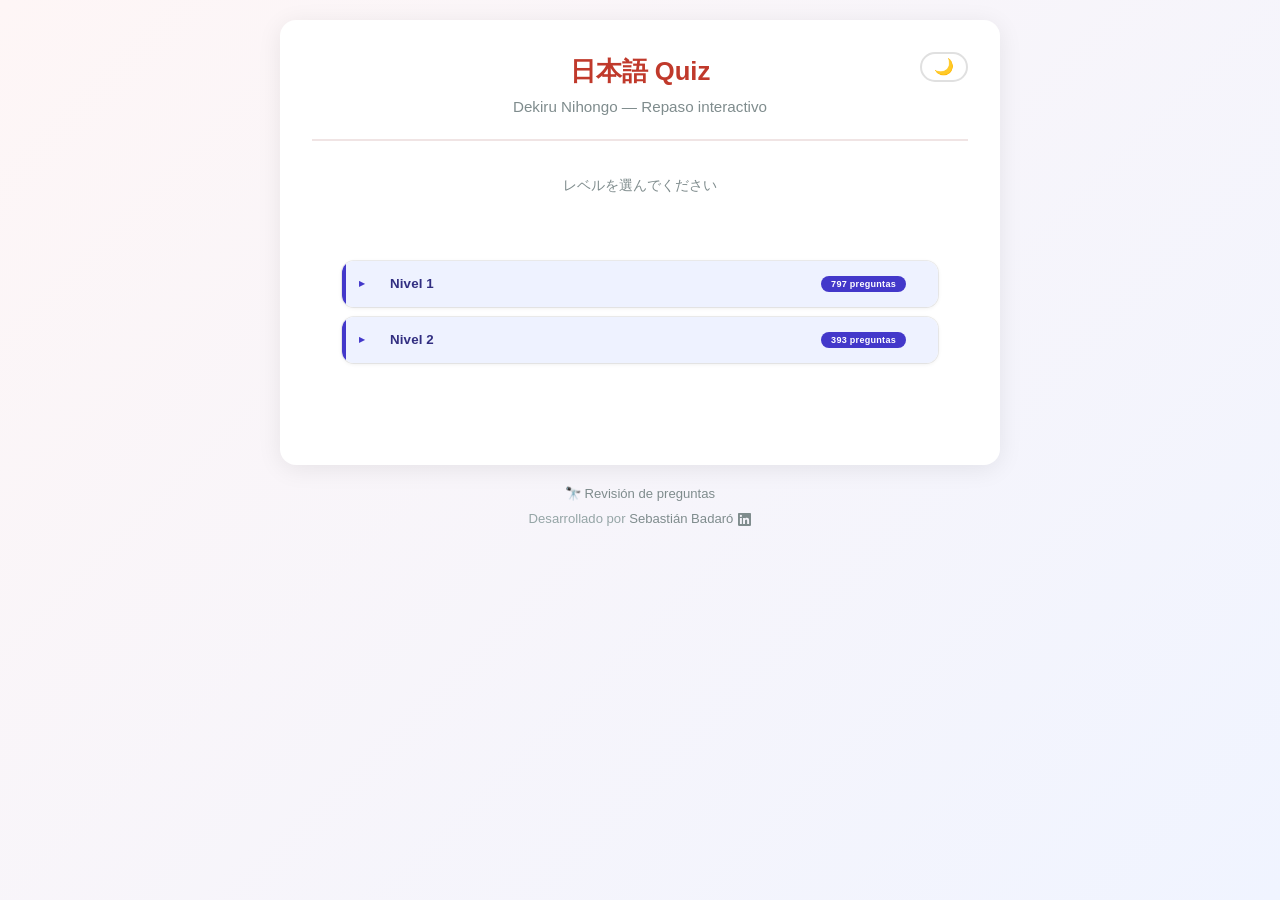
==== index.html @ cc6c5716 "refactor: adaptar quiz y revisión al nuevo formato de unidades - opts[].explanation reemplaza a opts" ====
<!DOCTYPE html>
<html lang="es">
<head>
<meta charset="UTF-8">
<meta name="viewport" content="width=device-width, initial-scale=1.0">
<title>日本語 Quiz — Dekiru Nihongo</title>
<link rel="icon" type="image/svg+xml" href="data:image/svg+xml,<svg xmlns='http://www.w3.org/2000/svg' viewBox='0 0 100 100'><circle cx='50' cy='50' r='50' fill='%23c0392b'/><text x='50' y='70' text-anchor='middle' font-size='56' fill='white' font-family='serif'>語</text></svg>">
<style>
  :root {
    --bg: linear-gradient(135deg, #fef6f6 0%, #f0f4ff 100%);
    --text: #2c3e50;
    --container-bg: #ffffff;
    --shadow: rgba(0,0,0,0.08);
    --header-border: #f0e4e4;
    --muted: #7f8c8d;
    --divider: #eee;
    --card-bg: #fafbfc;
    --card-border: #eee;
    --option-bg: #ffffff;
    --option-border: #e0e0e0;
    --option-hover-border: #3498db;
    --option-hover-bg: #f0f8ff;
    --option-color: #2c3e50;
    --stat-bg: #f8f9fa;
    --review-border: #eee;
    --review-divider: #f0f0f0;
    --review-text: #555;
    --quiz-header-bg: #f0f8ff;
    --unit-card-bg: #ffffff;
    --unit-card-border: #e0e0e0;
    --unit-card-hover-bg: #fef6f6;
    --unit-card-hover-border: #c0392b;
    --unit-mix-bg: linear-gradient(135deg, #fff5e6, #fef0f0);
    --unit-mix-border: #f39c12;
    --unit-mix-hover-bg: linear-gradient(135deg, #ffeacc, #fde0e0);
    --btn-outline-hover-bg: #fef6f6;
    --footer-color: #95a5a6;
    --footer-link: #7f8c8d;
    --back-btn-color: #3498db;
    --toggle-border: #e0e0e0;
    /* Accordion accent — Japanese color palette */
    --nivel-accent: #4338ca;
    --nivel-accent-bg: #eef2ff;
    --nivel-text-color: #312e81;
    --unidad-accent: #0284c7;
    --unidad-accent-bg: #f0f9ff;
    --unidad-text-color: #0c4a6e;
  }

  body.dark {
    --bg: linear-gradient(135deg, #1a1a2e 0%, #16213e 100%);
    --text: #e2e8f0;
    --container-bg: #1e1e2e;
    --shadow: rgba(0,0,0,0.4);
    --header-border: #2d2d4a;
    --muted: #94a3b8;
    --divider: #2d2d4a;
    --card-bg: #252538;
    --card-border: #3d3d5c;
    --option-bg: #1e1e2e;
    --option-border: #3d3d5c;
    --option-hover-border: #5b8dd9;
    --option-hover-bg: #1a2744;
    --option-color: #e2e8f0;
    --stat-bg: #252538;
    --review-border: #3d3d5c;
    --review-divider: #2d2d4a;
    --review-text: #94a3b8;
    --quiz-header-bg: #1a2744;
    --unit-card-bg: #1e1e2e;
    --unit-card-border: #3d3d5c;
    --unit-card-hover-bg: #2d1e24;
    --unit-card-hover-border: #e74c3c;
    --unit-mix-bg: linear-gradient(135deg, #2a2012, #2d1e1e);
    --unit-mix-border: #d68910;
    --unit-mix-hover-bg: linear-gradient(135deg, #332810, #3d2020);
    --btn-outline-hover-bg: #2d1e24;
    --footer-color: #64748b;
    --footer-link: #94a3b8;
    --back-btn-color: #5b8dd9;
    --toggle-border: #3d3d5c;
    /* Accordion accent — dark mode */
    --nivel-accent: #818cf8;
    --nivel-accent-bg: #1c1b38;
    --nivel-text-color: #c7d2fe;
    --unidad-accent: #38bdf8;
    --unidad-accent-bg: #0a2a3a;
    --unidad-text-color: #bae6fd;
  }

  * { box-sizing: border-box; margin: 0; padding: 0; }
  body {
    font-family: -apple-system, BlinkMacSystemFont, "Segoe UI", "Hiragino Sans", "Yu Gothic", "Meiryo", sans-serif;
    background: var(--bg);
    color: var(--text);
    min-height: 100vh;
    padding: 20px;
    line-height: 1.5;
    transition: background 0.3s ease, color 0.3s ease;
  }
  .container {
    max-width: 720px;
    margin: 0 auto;
    background: var(--container-bg);
    border-radius: 16px;
    box-shadow: 0 4px 24px var(--shadow);
    padding: 32px;
    transition: background 0.3s ease, box-shadow 0.3s ease;
  }
  header {
    text-align: center;
    border-bottom: 2px solid var(--header-border);
    padding-bottom: 20px;
    margin-bottom: 24px;
    position: relative;
  }
  h1 {
    color: #c0392b;
    font-size: 1.6em;
    margin-bottom: 6px;
  }
  .subtitle { color: var(--muted); font-size: 0.95em; }

  .dark-toggle {
    position: absolute;
    top: 0;
    right: 0;
    background: none;
    border: 2px solid var(--toggle-border);
    border-radius: 20px;
    padding: 5px 12px;
    cursor: pointer;
    font-size: 1em;
    font-family: inherit;
    color: var(--muted);
    transition: all 0.15s ease;
    line-height: 1;
  }
  .dark-toggle:hover {
    border-color: var(--muted);
    color: var(--text);
  }

  .progress-bar {
    background: var(--divider);
    border-radius: 10px;
    height: 10px;
    overflow: hidden;
    margin-bottom: 20px;
  }
  .progress-fill {
    background: linear-gradient(90deg, #e74c3c 0%, #f39c12 100%);
    height: 100%;
    transition: width 0.3s ease;
  }
  .meta {
    display: flex;
    justify-content: space-between;
    font-size: 0.9em;
    color: var(--muted);
    margin-bottom: 12px;
  }
  .question-card {
    background: var(--card-bg);
    border: 1px solid var(--card-border);
    border-radius: 12px;
    padding: 24px;
    margin-bottom: 20px;
  }
  .category-tag {
    display: inline-block;
    background: #3498db;
    color: white;
    padding: 4px 10px;
    border-radius: 12px;
    font-size: 0.75em;
    margin-bottom: 12px;
    font-weight: 600;
    letter-spacing: 0.5px;
  }
  .question-text {
    font-size: 1.25em;
    margin-bottom: 20px;
    color: var(--text);
    font-weight: 500;
    line-height: 1.5;
  }
  .options { display: grid; gap: 10px; }
  .option {
    background: var(--option-bg);
    border: 2px solid var(--option-border);
    border-radius: 10px;
    padding: 14px 18px;
    cursor: pointer;
    font-size: 1.02em;
    transition: all 0.15s ease;
    text-align: left;
    font-family: inherit;
    color: var(--option-color);
  }
  .option:hover:not(:disabled) {
    border-color: var(--option-hover-border);
    background: var(--option-hover-bg);
    transform: translateX(2px);
  }
  .option:disabled { cursor: default; }
  .option.correct {
    background: #d4edda;
    border-color: #28a745;
    color: #155724;
    font-weight: 600;
  }
  .option.incorrect {
    background: #f8d7da;
    border-color: #dc3545;
    color: #721c24;
  }
  .feedback {
    margin-top: 16px;
    padding: 14px;
    border-radius: 10px;
    font-size: 0.95em;
  }
  .feedback.right {
    background: #d4edda;
    color: #155724;
    border-left: 4px solid #28a745;
  }
  .feedback.wrong {
    background: #fff3cd;
    color: #856404;
    border-left: 4px solid #ffc107;
  }
  .feedback-detail {
    margin-top: 10px;
    padding-top: 10px;
    border-top: 1px solid rgba(0,0,0,0.1);
    font-size: 0.88em;
    line-height: 1.5;
  }
  .feedback-reason { margin-bottom: 6px; }
  .feedback-explanation {
    opacity: 0.85;
    background: rgba(0,0,0,0.04);
    padding: 8px 10px;
    border-radius: 6px;
    margin-top: 6px;
  }
  .btn {
    background: #c0392b;
    color: white;
    border: none;
    padding: 12px 24px;
    border-radius: 10px;
    font-size: 1em;
    font-family: inherit;
    cursor: pointer;
    font-weight: 600;
    transition: all 0.15s ease;
    width: 100%;
    margin-top: 10px;
  }
  .btn:hover { background: #a93226; transform: translateY(-1px); }
  .btn.secondary { background: #3498db; }
  .btn.secondary:hover { background: #2874a6; }
  .btn.outline {
    background: var(--option-bg);
    color: #c0392b;
    border: 2px solid #c0392b;
  }
  .btn.outline:hover { background: var(--btn-outline-hover-bg); }
  .hidden { display: none; }
  .start-screen, .result-screen { text-align: center; padding: 10px 10px; }
  .start-screen p, .result-screen p { margin-bottom: 14px; color: var(--review-text); }
  .score-big {
    font-size: 3em;
    font-weight: 700;
    color: #c0392b;
    margin: 20px 0;
  }
  .score-label { font-size: 1.1em; color: var(--muted); }
  .result-stats {
    display: flex;
    justify-content: center;
    gap: 30px;
    margin: 20px 0;
    flex-wrap: wrap;
  }
  .stat {
    background: var(--stat-bg);
    padding: 14px 22px;
    border-radius: 10px;
    min-width: 100px;
  }
  .stat-value { font-size: 1.8em; font-weight: 700; }
  .stat-label { font-size: 0.85em; color: var(--muted); }
  .right-v { color: #28a745; }
  .wrong-v { color: #dc3545; }
  .review-list {
    text-align: left;
    margin-top: 24px;
    max-height: 400px;
    overflow-y: auto;
    border: 1px solid var(--review-border);
    border-radius: 10px;
    padding: 12px;
  }
  .review-item {
    padding: 12px;
    border-bottom: 1px solid var(--review-divider);
    font-size: 0.92em;
  }
  .review-item:last-child { border-bottom: none; }
  .review-q { font-weight: 600; margin-bottom: 4px; }
  .review-a { color: var(--review-text); }
  .review-a.correct-ans { color: #28a745; }
  .review-a.wrong-ans { color: #dc3545; text-decoration: line-through; }
  .jp { font-family: "Hiragino Sans", "Yu Gothic", "Meiryo", "MS Gothic", sans-serif; }

  /* Estilos del selector de unidades */
  .unit-grid {
    display: grid;
    gap: 12px;
    margin: 20px 0;
    text-align: left;
  }
  .unit-card {
    background: var(--unit-card-bg);
    border: 2px solid var(--unit-card-border);
    border-radius: 12px;
    padding: 16px 20px;
    cursor: pointer;
    transition: all 0.15s ease;
    display: flex;
    justify-content: space-between;
    align-items: center;
    gap: 12px;
    font-family: inherit;
    text-align: left;
    width: 100%;
    color: var(--text);
  }
  .unit-card:hover:not(:disabled) {
    border-color: var(--unit-card-hover-border);
    background: var(--unit-card-hover-bg);
    transform: translateX(2px);
  }
  .unit-card:disabled { opacity: 0.5; cursor: not-allowed; }
  .unit-card.mix {
    background: var(--unit-mix-bg);
    border-color: var(--unit-mix-border);
  }
  .unit-card.mix:hover { background: var(--unit-mix-hover-bg); }
  .unit-name {
    font-weight: 600;
    color: #c0392b;
    font-size: 1.05em;
  }
  .unit-sub {
    font-size: 0.85em;
    color: var(--muted);
    margin-top: 2px;
  }
  .unit-count {
    background: #3498db;
    color: white;
    padding: 4px 10px;
    border-radius: 10px;
    font-size: 0.75em;
    font-weight: 600;
    white-space: nowrap;
  }
  /* ── Accordion — Modern Japanese ── */
  .nivel-list { display:flex; flex-direction:column; gap:10px; margin:20px 0; }

  .nivel-item {
    border-radius: 12px; overflow: hidden;
    box-shadow: 0 1px 4px var(--shadow), 0 0 0 1px var(--divider);
    transition: box-shadow 0.25s ease;
  }
  .nivel-item.open {
    box-shadow: 0 4px 16px rgba(67,56,202,0.12), 0 0 0 1.5px var(--nivel-accent);
  }
  body.dark .nivel-item.open {
    box-shadow: 0 4px 16px rgba(129,140,248,0.18), 0 0 0 1.5px var(--nivel-accent);
  }

  .nivel-header {
    width:100%; display:flex; align-items:center; gap:12px;
    padding:15px 18px 15px 0;
    background: var(--nivel-accent-bg);
    border:none; border-left:4px solid var(--nivel-accent);
    cursor:pointer; font-family:inherit; transition:filter 0.15s ease; text-align:left;
  }
  .nivel-header:hover { filter:brightness(0.96); }

  .nivel-arrow {
    font-size:0.6em; width:32px; text-align:center; flex-shrink:0;
    color:var(--nivel-accent); transition:transform 0.25s ease;
  }
  .nivel-item.open > .nivel-header .nivel-arrow { transform:rotate(90deg); }

  .nivel-name { font-weight:700; font-size:1em; color:var(--nivel-text-color); flex:1; letter-spacing:0.01em; }
  .nivel-total {
    background:var(--nivel-accent); color:#fff;
    padding:3px 10px; border-radius:20px; margin-right:14px;
    font-size:0.68em; font-weight:700; white-space:nowrap; letter-spacing:0.03em;
  }

  .nivel-content { display:grid; grid-template-rows:0fr; transition:grid-template-rows 0.32s ease; }
  .nivel-item.open > .nivel-content { grid-template-rows:1fr; }
  .nivel-inner { overflow:hidden; min-height:0; }
  .nivel-item.open > .nivel-content > .nivel-inner { padding:12px; background:var(--container-bg); }

  /* ── Unidades dentro del Nivel ── */
  .unidad-list { display:flex; flex-direction:column; gap:6px; }

  .unidad-item {
    border-radius:10px; overflow:hidden;
    box-shadow:0 1px 3px var(--shadow), 0 0 0 1px var(--divider);
    transition: box-shadow 0.25s ease;
  }
  .unidad-item.open {
    box-shadow: 0 3px 10px rgba(2,132,199,0.1), 0 0 0 1.5px var(--unidad-accent);
  }
  body.dark .unidad-item.open {
    box-shadow: 0 3px 10px rgba(56,189,248,0.14), 0 0 0 1.5px var(--unidad-accent);
  }

  .unidad-header {
    width:100%; display:flex; align-items:center; gap:10px;
    padding:11px 14px 11px 0;
    background:var(--unidad-accent-bg);
    border:none; border-left:3px solid var(--unidad-accent);
    cursor:pointer; font-family:inherit; transition:filter 0.15s ease; text-align:left;
  }
  .unidad-header:hover { filter:brightness(0.96); }
  .unidad-header .nivel-arrow { color:var(--unidad-accent); font-size:0.55em; width:28px; }
  .unidad-item.open > .unidad-header .nivel-arrow { transform:rotate(90deg); }

  .unidad-name { font-weight:600; font-size:0.88em; color:var(--unidad-text-color); }
  .unidad-sub-text { font-size:0.76em; color:var(--muted); margin-top:2px; }
  .unidad-count {
    background:var(--unidad-accent); color:#fff;
    padding:2px 8px; border-radius:20px; margin-left:auto; margin-right:12px;
    font-size:0.66em; font-weight:700; white-space:nowrap;
  }

  .unidad-content { display:grid; grid-template-rows:0fr; transition:grid-template-rows 0.28s ease; }
  .unidad-item.open > .unidad-content { grid-template-rows:1fr; }
  .unidad-inner { overflow:hidden; min-height:0; }
  .unidad-item.open > .unidad-content > .unidad-inner { padding:8px; background:var(--container-bg); }

  /* ── Sub-unidades ── */
  .subunidad-grid { display:grid; gap:5px; }
  .subunidad-grid .unit-card {
    padding:10px 14px;
    border-left:3px solid var(--unit-card-hover-border);
  }
  .subunidad-grid .unit-name { font-size:0.93em; }
  .subunidad-grid .unit-sub { font-size:0.79em; }

  /* ── Pills: visibilidad por nivel de apertura (puro CSS) ── */
  .unidad-count { display:none; }
  .subunidad-grid .unit-count { display:none; }
  .nivel-item.open > .nivel-header .nivel-total { display:none; }
  .nivel-item.open .unidad-count { display:inline-flex; align-items:center; }
  .unidad-item.open > .unidad-header .unidad-count { display:none; }
  .unidad-item.open .subunidad-grid .unit-count { display:inline-flex; align-items:center; }

  /* ── Botón Mezclar (sutil, al final del contenedor) ── */
  .mix-btn {
    display:flex; align-items:center; justify-content:center; gap:6px;
    width:100%; padding:8px 14px; margin-top:8px;
    background:transparent; border:1.5px dashed var(--divider);
    border-radius:8px; color:var(--muted);
    font-size:0.78em; font-family:inherit; cursor:pointer;
    transition:all 0.15s ease; letter-spacing:0.02em;
  }
  .mix-btn:hover { border-color:var(--muted); color:var(--text); background:var(--card-bg); }

  .loader {
    text-align: center;
    padding: 40px 20px;
    color: var(--muted);
  }
  .error-box {
    background: #f8d7da;
    color: #721c24;
    padding: 14px;
    border-radius: 10px;
    border-left: 4px solid #dc3545;
    margin: 16px 0;
    text-align: left;
    font-size: 0.9em;
  }
  .quiz-header-info {
    background: var(--quiz-header-bg);
    padding: 12px 16px;
    border-radius: 10px;
    margin-bottom: 16px;
    font-size: 0.9em;
    color: var(--review-text);
    border-left: 4px solid #3498db;
  }
  .back-btn {
    background: none;
    border: none;
    color: var(--back-btn-color);
    cursor: pointer;
    font-size: 0.9em;
    font-family: inherit;
    padding: 4px 0;
    margin-bottom: 12px;
  }
  .back-btn:hover { text-decoration: underline; }

  /* Footer con créditos */
  .site-footer {
    max-width: 720px;
    margin: 20px auto 10px;
    text-align: center;
    font-size: 0.82em;
    color: var(--footer-color);
    line-height: 1.4;
  }
  .site-footer .footer-link {
    color: var(--footer-link);
    text-decoration: none;
    border-bottom: 1px dotted transparent;
    display: inline-flex;
    align-items: center;
    gap: 5px;
    transition: color 0.15s ease, border-color 0.15s ease;
  }
  .site-footer .footer-link:hover {
    color: #c0392b;
    border-bottom-color: #c0392b;
  }
  .site-footer .footer-icon {
    width: 13px;
    height: 13px;
    vertical-align: middle;
    flex-shrink: 0;
  }
  @media (max-width: 600px) {
    .container { padding: 20px; }
    h1 { font-size: 1.3em; }
    .question-text { font-size: 1.1em; }
    .unit-card { flex-direction: column; align-items: flex-start; gap: 6px; }
  }
</style>
</head>
<body>
<script>
  if (localStorage.getItem('darkMode') === '1') document.body.classList.add('dark');
</script>
<div class="container">
  <header>
    <h1>日本語 Quiz</h1>
    <div class="subtitle">Dekiru Nihongo — Repaso interactivo</div>
    <button class="dark-toggle" id="dark-btn" onclick="toggleDark()" title="Modo nocturno"></button>
  </header>

  <!-- PANTALLA DE SELECCIÓN DE UNIDAD -->
  <div id="menu" class="start-screen">
    <p class="jp" style="color:var(--muted);font-size:0.9em;margin-bottom:4px;">レベルを選んでください</p>
    <div id="unit-list" class="loader">Cargando unidades…</div>
  </div>

  <!-- PANTALLA DE PREGUNTAS -->
  <div id="quiz" class="hidden">
    <button class="back-btn" onclick="confirmBack()">← Volver al menú</button>
    <div class="quiz-header-info jp" id="quiz-title"></div>
    <div class="meta">
      <span id="q-counter">Pregunta 1 de 30</span>
      <span id="q-score">Aciertos: 0</span>
    </div>
    <div class="progress-bar"><div id="progress" class="progress-fill" style="width:0%"></div></div>
    <div class="question-card">
      <span class="category-tag" id="q-category"></span>
      <div class="question-text jp" id="q-text"></div>
      <div class="options" id="q-options"></div>
      <div id="q-feedback" class="feedback hidden"></div>
    </div>
    <button id="next-btn" class="btn hidden" onclick="nextQuestion()">Siguiente →</button>
  </div>

  <!-- PANTALLA DE RESULTADO -->
  <div id="result" class="result-screen hidden">
    <h2 style="color:#c0392b;">お疲れさま！🎉</h2>
    <div class="score-big" id="final-score">0 / 30</div>
    <div class="score-label" id="final-msg">...</div>
    <div class="result-stats">
      <div class="stat">
        <div class="stat-value right-v" id="stat-right">0</div>
        <div class="stat-label">Correctas</div>
      </div>
      <div class="stat">
        <div class="stat-value wrong-v" id="stat-wrong">0</div>
        <div class="stat-label">Incorrectas</div>
      </div>
      <div class="stat">
        <div class="stat-value" id="stat-pct">0%</div>
        <div class="stat-label">Precisión</div>
      </div>
    </div>
    <div class="review-list" id="review"></div>
    <button class="btn" onclick="restart()">もう一度 (Repetir con nuevas preguntas)</button>
    <button class="btn outline" onclick="backToMenu()">Elegir otra unidad</button>
  </div>
</div>

<script>
// =============================================================
// DARK MODE
// =============================================================
function toggleDark() {
  const isDark = document.body.classList.toggle('dark');
  updateToggleIcon(isDark);
  localStorage.setItem('darkMode', isDark ? '1' : '0');
}

function updateToggleIcon(isDark) {
  document.getElementById('dark-btn').textContent = isDark ? '☀️' : '🌙';
}

updateToggleIcon(document.body.classList.contains('dark'));

// =============================================================
// CONFIGURACIÓN
// =============================================================
const QUIZ_SIZE = 30;
const MANIFEST_URL = './manifest.json';

// =============================================================
// ESTADO GLOBAL
// =============================================================
let allUnits = [];       // Unidades cargadas desde manifest (flat)
let allNiveles = [];     // Jerarquía desde manifest.niveles
let questionsCache = {}; // Cache de preguntas por id de unidad
let currentQuiz = [];
let currentPool = [];    // Pool de preguntas actual (para repetir con nuevas al azar)
let currentIdx = 0;
let score = 0;
let answers = [];
let currentUnitTitle = '';

// =============================================================
// UTILIDADES
// =============================================================
function shuffle(array) {
  const a = [...array];
  for (let i = a.length - 1; i > 0; i--) {
    const j = Math.floor(Math.random() * (i + 1));
    [a[i], a[j]] = [a[j], a[i]];
  }
  return a;
}

function show(id) {
  ['menu','quiz','result'].forEach(s => {
    document.getElementById(s).classList.toggle('hidden', s !== id);
  });
}

// =============================================================
// CARGA DE MANIFEST Y UNIDADES
// =============================================================
async function loadManifest() {
  try {
    const res = await fetch(MANIFEST_URL);
    if (!res.ok) throw new Error(`HTTP ${res.status} al cargar manifest.json`);
    const data = await res.json();
    allUnits = data.unidades || [];
    allNiveles = data.niveles || [];
    renderUnitMenu();
  } catch (err) {
    document.getElementById('unit-list').innerHTML = `
      <div class="error-box">
        <b>⚠️ No se pudo cargar manifest.json</b><br>
        ${err.message}<br><br>
        Si abriste el archivo con doble click (file://), los navegadores bloquean fetch de JSON local.
        Subilo a GitHub Pages, Netlify, o corré un server local:<br>
        <code>python3 -m http.server 8000</code>
      </div>
    `;
  }
}

function renderUnitMenu() {
  const list = document.getElementById('unit-list');

  if (allNiveles.length === 0) {
    // Fallback: lista plana
    const totalQs = allUnits.reduce((s, u) => s + (u.total || 0), 0);
    let html = '<div class="unit-grid">';
    allUnits.forEach(u => {
      html += `<button class="unit-card" onclick="startUnit('${u.id}')">
        <div><div class="unit-name">${u.nombre}</div><div class="unit-sub jp">${u.subtitle || ''}</div></div>
        <div class="unit-count">${u.total || '?'} preguntas</div>
      </button>`;
    });
    if (allUnits.length > 1) {
      html += `<button class="unit-card mix" onclick="startMixed()">
        <div><div class="unit-name">🎲 Mezcla de todas las unidades</div><div class="unit-sub">Repaso general con preguntas al azar de todas</div></div>
        <div class="unit-count">${totalQs} preguntas</div>
      </button>`;
    }
    list.innerHTML = html + '</div>';
    return;
  }

  let html = '<div class="nivel-list">';

  allNiveles.forEach(nivel => {
    const nivelTotal = nivel.unidades.flatMap(u => u.subunidades)
      .reduce((s, uid) => { const u = allUnits.find(x => x.id === uid); return s + (u ? (u.total || 0) : 0); }, 0);

    html += `<div class="nivel-item" id="nivel-${nivel.id}">
      <button class="nivel-header" onclick="toggleNivel('${nivel.id}')">
        <span class="nivel-arrow">▶</span>
        <span class="nivel-name">${nivel.nombre}</span>
        <span class="nivel-total">${nivelTotal} preguntas</span>
      </button>
      <div class="nivel-content"><div class="nivel-inner">`;

    html += '<div class="unidad-list">';
    nivel.unidades.forEach(unidad => {
      const unidadTotal = unidad.subunidades
        .reduce((s, uid) => { const u = allUnits.find(x => x.id === uid); return s + (u ? (u.total || 0) : 0); }, 0);

      html += `<div class="unidad-item" id="unidad-${unidad.id}">
        <button class="unidad-header" onclick="toggleUnidad('${nivel.id}', '${unidad.id}')">
          <span class="nivel-arrow">▶</span>
          <div style="flex:1;min-width:0;">
            <div class="unidad-name">${unidad.nombre}</div>
            ${unidad.subtitle ? `<div class="unidad-sub-text jp">${unidad.subtitle}</div>` : ''}
          </div>
          <span class="unidad-count">${unidadTotal} preguntas</span>
        </button>
        <div class="unidad-content"><div class="unidad-inner">`;

      html += '<div class="subunidad-grid">';
      unidad.subunidades.forEach(uid => {
        const u = allUnits.find(x => x.id === uid);
        if (!u) return;
        html += `<button class="unit-card" onclick="startUnit('${u.id}')">
          <div><div class="unit-name">${u.nombre}</div><div class="unit-sub jp">${u.subtitle || ''}</div></div>
          <div class="unit-count">${u.total || '?'} preguntas</div>
        </button>`;
      });
      html += '</div>'; // subunidad-grid

      if (unidad.subunidades.length > 1) {
        html += `<button class="mix-btn" onclick="startMixedUnidad('${nivel.id}','${unidad.id}')">🎲 Mezclar ${unidad.nombre}</button>`;
      }

      html += `</div></div></div>`; // unidad-inner, unidad-content, unidad-item
    });
    html += '</div>'; // unidad-list

    html += `<button class="mix-btn" onclick="startMixedNivel('${nivel.id}')">🎲 Mezclar ${nivel.nombre}</button>`;
    html += `</div></div></div>`; // nivel-inner, nivel-content, nivel-item
  });

  html += '</div>'; // nivel-list
  list.innerHTML = html;
}

// =============================================================
// ACCORDION TOGGLE Y MEZCLAS
// =============================================================
function toggleNivel(nivelId) {
  document.querySelectorAll('.nivel-item').forEach(el => {
    if (el.id !== 'nivel-' + nivelId) {
      el.classList.remove('open');
      el.querySelectorAll('.unidad-item').forEach(u => u.classList.remove('open'));
    }
  });
  document.getElementById('nivel-' + nivelId).classList.toggle('open');
}

function toggleUnidad(nivelId, unidadId) {
  const nivelEl = document.getElementById('nivel-' + nivelId);
  nivelEl.querySelectorAll('.unidad-item').forEach(el => {
    if (el.id !== 'unidad-' + unidadId) el.classList.remove('open');
  });
  document.getElementById('unidad-' + unidadId).classList.toggle('open');
}

async function startMixedNivel(nivelId) {
  const nivel = allNiveles.find(n => n.id === nivelId);
  if (!nivel) return;
  const units = nivel.unidades.flatMap(u => u.subunidades)
    .map(id => allUnits.find(u => u.id === id)).filter(Boolean);
  try {
    const allQs = [];
    await Promise.all(units.map(async u => { const qs = await fetchUnitQuestions(u); allQs.push(...qs); }));
    currentUnitTitle = '🎲 Mezcla — ' + nivel.nombre;
    launchQuiz(allQs);
  } catch (err) { alert('Error al cargar las unidades: ' + err.message); }
}

async function startMixedUnidad(nivelId, unidadId) {
  const nivel = allNiveles.find(n => n.id === nivelId);
  const unidad = nivel && nivel.unidades.find(u => u.id === unidadId);
  if (!unidad) return;
  const units = unidad.subunidades.map(id => allUnits.find(u => u.id === id)).filter(Boolean);
  try {
    const allQs = [];
    await Promise.all(units.map(async u => { const qs = await fetchUnitQuestions(u); allQs.push(...qs); }));
    currentUnitTitle = '🎲 Mezcla — ' + unidad.nombre;
    launchQuiz(allQs);
  } catch (err) { alert('Error al cargar las unidades: ' + err.message); }
}

async function fetchUnitQuestions(unit) {
  if (questionsCache[unit.id]) return questionsCache[unit.id];
  const res = await fetch(unit.file);
  if (!res.ok) throw new Error(`HTTP ${res.status} al cargar ${unit.file}`);
  const data = await res.json();
  questionsCache[unit.id] = data;
  return data;
}

// =============================================================
// INICIAR QUIZ
// =============================================================
async function startUnit(unitId) {
  const unit = allUnits.find(u => u.id === unitId);
  if (!unit) return;
  try {
    const questions = await fetchUnitQuestions(unit);
    currentUnitTitle = `${unit.nombre} · ${unit.subtitle}`;
    launchQuiz(questions);
  } catch (err) {
    alert('Error al cargar la unidad: ' + err.message);
  }
}

async function startMixed() {
  try {
    // Cargar todas las unidades en paralelo
    const allQs = [];
    await Promise.all(allUnits.map(async u => {
      const qs = await fetchUnitQuestions(u);
      allQs.push(...qs);
    }));
    currentUnitTitle = `🎲 Mezcla de todas las unidades (${allUnits.map(u=>u.nombre.replace('Unidad ','')).join(', ')})`;
    launchQuiz(allQs);
  } catch (err) {
    alert('Error al cargar las unidades: ' + err.message);
  }
}

function launchQuiz(pool) {
  currentPool = pool;
  const target = Math.min(QUIZ_SIZE, pool.length);
  const correctIds = new Set(JSON.parse(localStorage.getItem('nihongo_correct_ids') || '[]'));
  const failedIds  = new Set(JSON.parse(localStorage.getItem('nihongo_failed_ids')  || '[]'));
  const failed  = shuffle(pool.filter(q => failedIds.has(q.id)));
  const neutral = shuffle(pool.filter(q => !failedIds.has(q.id) && !correctIds.has(q.id)));
  const correct = shuffle(pool.filter(q => correctIds.has(q.id) && !failedIds.has(q.id)));
  currentQuiz = shuffle([...failed, ...neutral, ...correct].slice(0, target));
  currentIdx = 0;
  score = 0;
  answers = [];
  document.getElementById('quiz-title').textContent = currentUnitTitle;
  show('quiz');
  renderQuestion();
}

// =============================================================
// RENDER DE PREGUNTAS
// =============================================================
function renderQuestion() {
  const q = currentQuiz[currentIdx];
  document.getElementById('q-counter').textContent = `Pregunta ${currentIdx + 1} de ${currentQuiz.length}`;
  document.getElementById('q-score').textContent = `Aciertos: ${score}`;
  document.getElementById('progress').style.width = `${(currentIdx / currentQuiz.length) * 100}%`;
  document.getElementById('q-category').textContent = q.cat;
  document.getElementById('q-text').textContent = q.q;

  const opts = shuffle(q.opts);
  const container = document.getElementById('q-options');
  container.innerHTML = '';
  opts.forEach(opt => {
    const btn = document.createElement('button');
    btn.className = 'option jp';
    btn.textContent = opt.text;
    btn.onclick = () => selectAnswer(btn, opt, q);
    container.appendChild(btn);
  });
  document.getElementById('q-feedback').classList.add('hidden');
  document.getElementById('next-btn').classList.add('hidden');
}

function selectAnswer(btn, chosen, q) {
  const buttons = document.querySelectorAll('.option');
  buttons.forEach(b => b.disabled = true);
  const isCorrect = chosen.correct === true;
  const feedback = document.getElementById('q-feedback');
  feedback.classList.remove('hidden', 'right', 'wrong');

  const correctText = (q.opts.find(o => o.correct === true) || {}).text || '';
  const detailHtml = chosen.explanation
    ? `<div class="feedback-detail"><div class="feedback-reason">${chosen.explanation}</div></div>`
    : '';

  if (isCorrect) {
    btn.classList.add('correct');
    feedback.classList.add('right');
    feedback.innerHTML = `<strong>✅ 正解！ (¡Correcto!)</strong>${detailHtml}`;
    score++;
  } else {
    btn.classList.add('incorrect');
    feedback.classList.add('wrong');
    feedback.innerHTML = `<strong>❌ 不正解。</strong> La respuesta correcta era: <b class="jp">${correctText}</b>${detailHtml}`;
    buttons.forEach(b => {
      if (b.textContent === correctText) b.classList.add('correct');
    });
  }
  answers.push({id: q.id, q: q.q, chosen: chosen.text, correct: correctText, isCorrect});
  document.getElementById('q-score').textContent = `Aciertos: ${score}`;
  document.getElementById('next-btn').classList.remove('hidden');
  document.getElementById('next-btn').textContent = (currentIdx === currentQuiz.length - 1) ? 'Ver resultado 🏁' : 'Siguiente →';
}

function nextQuestion() {
  currentIdx++;
  if (currentIdx >= currentQuiz.length) showResult();
  else renderQuestion();
}

// =============================================================
// RESULTADO
// =============================================================
function showResult() {
  const correctIds = new Set(JSON.parse(localStorage.getItem('nihongo_correct_ids') || '[]'));
  const failedIds  = new Set(JSON.parse(localStorage.getItem('nihongo_failed_ids')  || '[]'));
  answers.forEach(a => {
    if (a.isCorrect) { correctIds.add(a.id); failedIds.delete(a.id); }
    else             { failedIds.add(a.id);  correctIds.delete(a.id); }
  });
  localStorage.setItem('nihongo_correct_ids', JSON.stringify([...correctIds]));
  localStorage.setItem('nihongo_failed_ids',  JSON.stringify([...failedIds]));
  show('result');
  const total = currentQuiz.length;
  const wrong = total - score;
  const pct = Math.round((score / total) * 100);
  document.getElementById('final-score').textContent = `${score} / ${total}`;
  document.getElementById('stat-right').textContent = score;
  document.getElementById('stat-wrong').textContent = wrong;
  document.getElementById('stat-pct').textContent = pct + '%';

  let msg;
  if (pct === 100) msg = "🌟 完璧！ ¡Perfecto!";
  else if (pct >= 85) msg = "🎌 素晴らしい！ Excelente dominio del material.";
  else if (pct >= 70) msg = "👍 よくできました。 Repasá lo que fallaste.";
  else if (pct >= 50) msg = "💪 もう少し！ Seguí practicando el vocabulario.";
  else msg = "📚 復習しましょう。 Repasá el resumen y volvé a intentarlo.";
  document.getElementById('final-msg').textContent = msg;

  const review = document.getElementById('review');
  const wrongAns = answers.filter(a => !a.isCorrect);
  if (wrongAns.length === 0) {
    review.innerHTML = '<div style="text-align:center;padding:16px;color:#28a745;font-weight:600;">🎉 ¡Ningún error! Perfecto.</div>';
  } else {
    review.innerHTML = '<div style="font-weight:600;margin-bottom:10px;">📝 Repaso de errores:</div>' +
      wrongAns.map(a => `
        <div class="review-item">
          <div class="review-q jp">${a.q}</div>
          <div class="review-a wrong-ans jp">Tu respuesta: ${a.chosen}</div>
          <div class="review-a correct-ans jp">Correcta: ${a.correct}</div>
        </div>
      `).join('');
  }
}

// =============================================================
// NAVEGACIÓN
// =============================================================
function restart() {
  // Repetir con la misma unidad/pool pero nuevas 30 preguntas al azar
  if (currentPool.length > 0) {
    show('quiz');
    launchQuiz(currentPool);
  }
}

function backToMenu() { show('menu'); }

function confirmBack() {
  if (confirm('¿Seguro que querés volver al menú? Se perderá el progreso actual.')) {
    backToMenu();
  }
}

// =============================================================
// INICIO
// =============================================================
loadManifest();
</script>
  <footer class="site-footer">
  <a href="revision.html" class="footer-link" style="margin-bottom:6px;display:inline-flex;" title="Ver todas las preguntas">
    🔭 Revisión de preguntas
  </a>
  <br>
  Desarrollado por
  <a href="https://www.linkedin.com/in/sbadaro/"
     target="_blank"
     rel="noopener"
     class="footer-link">
    Sebastián Badaró
    <svg class="footer-icon" viewBox="0 0 24 24" aria-hidden="true" focusable="false">
      <path fill="currentColor" d="M20.45 20.45h-3.56v-5.57c0-1.33-.03-3.04-1.85-3.04-1.86 0-2.14 1.45-2.14 2.95v5.66H9.34V9h3.42v1.56h.05c.48-.9 1.64-1.85 3.38-1.85 3.61 0 4.28 2.38 4.28 5.47v6.27zM5.34 7.43a2.06 2.06 0 1 1 0-4.13 2.06 2.06 0 0 1 0 4.13zM7.12 20.45H3.56V9h3.56v11.45zM22.22 0H1.77C.79 0 0 .77 0 1.72v20.56C0 23.23.79 24 1.77 24h20.45c.98 0 1.78-.77 1.78-1.72V1.72C24 .77 23.2 0 22.22 0z"/>
    </svg>
  </a>
</footer>
</body>

</html>
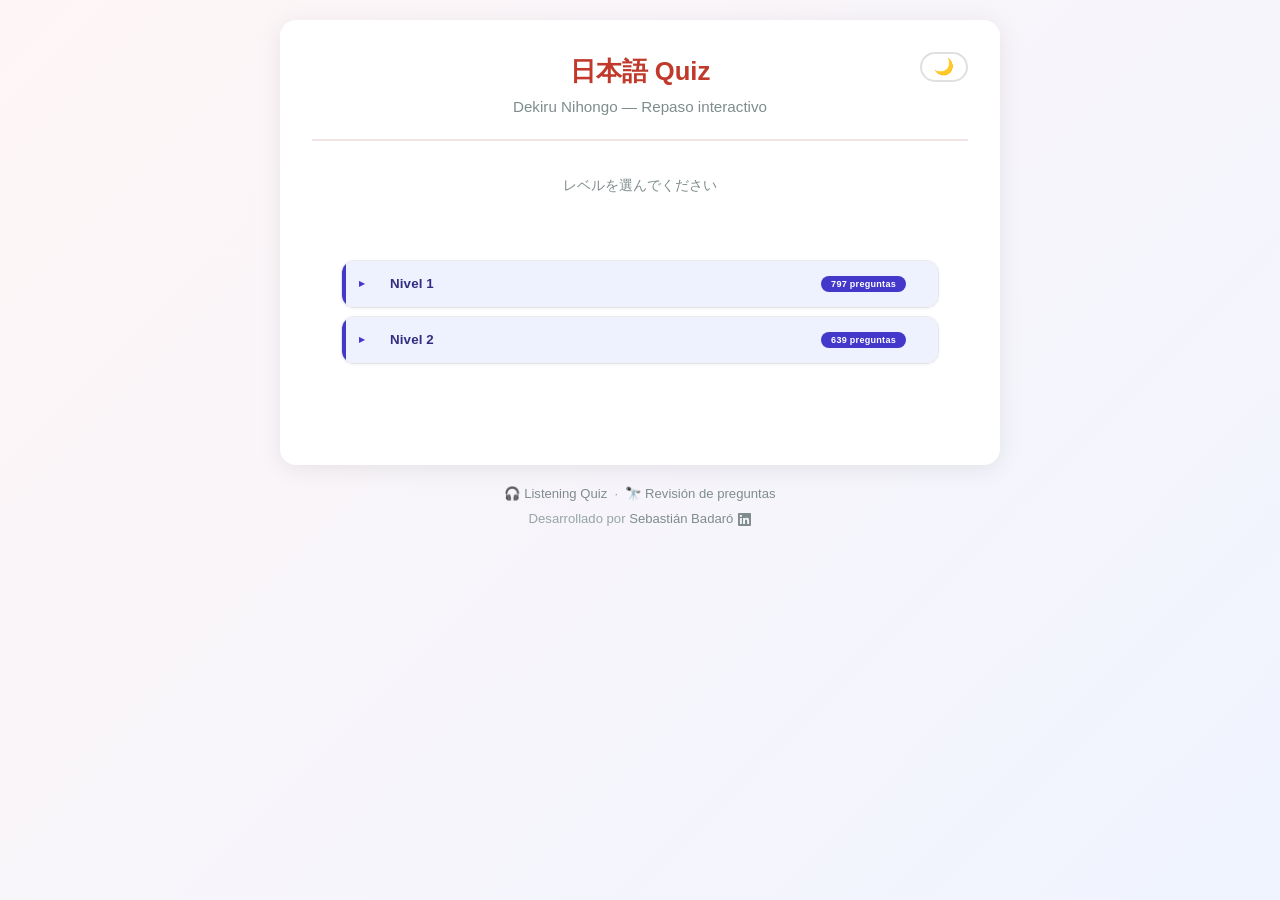
==== commit d6e9a43a: "feat: agregar enlace al Listening Quiz en el footer de index.html Co-Authored-By: Claude Sonnet 4.6 " ====
--- a/index.html
+++ b/index.html
@@ -1003,6 +1003,10 @@
 loadManifest();
 </script>
   <footer class="site-footer">
+  <a href="listening/listening.html" class="footer-link" style="margin-bottom:6px;display:inline-flex;" title="Quiz de comprensión auditiva">
+    🎧 Listening Quiz
+  </a>
+  &nbsp;·&nbsp;
   <a href="revision.html" class="footer-link" style="margin-bottom:6px;display:inline-flex;" title="Ver todas las preguntas">
     🔭 Revisión de preguntas
   </a>
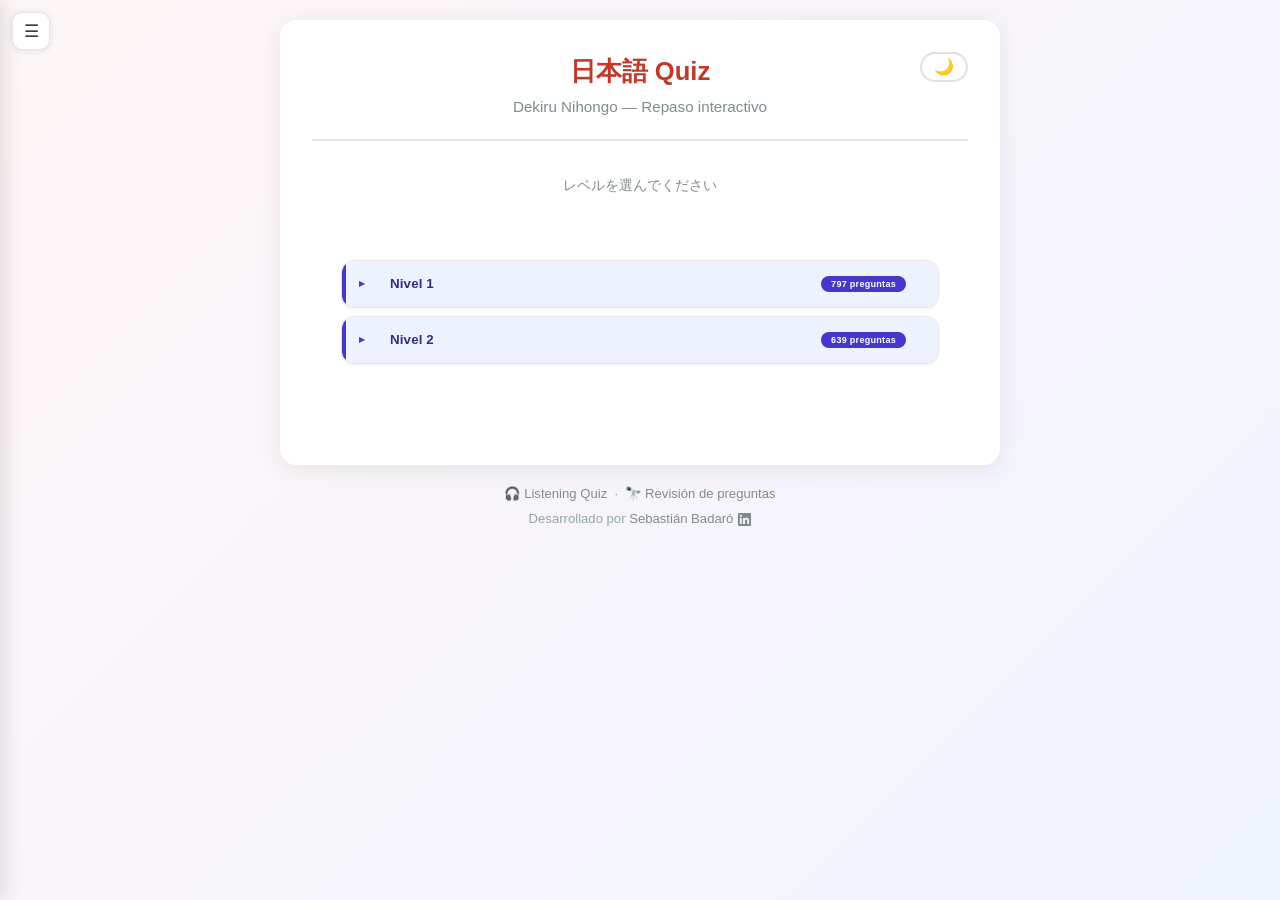
==== commit 87468490: "feat: agregar navegación lateral y página de changelog - nav.js: sidebar colapsable con hamburger fi" ====
--- a/index.html
+++ b/index.html
@@ -1022,6 +1022,7 @@
     </svg>
   </a>
 </footer>
+<script src="nav.js"></script>
 </body>
 
 </html>
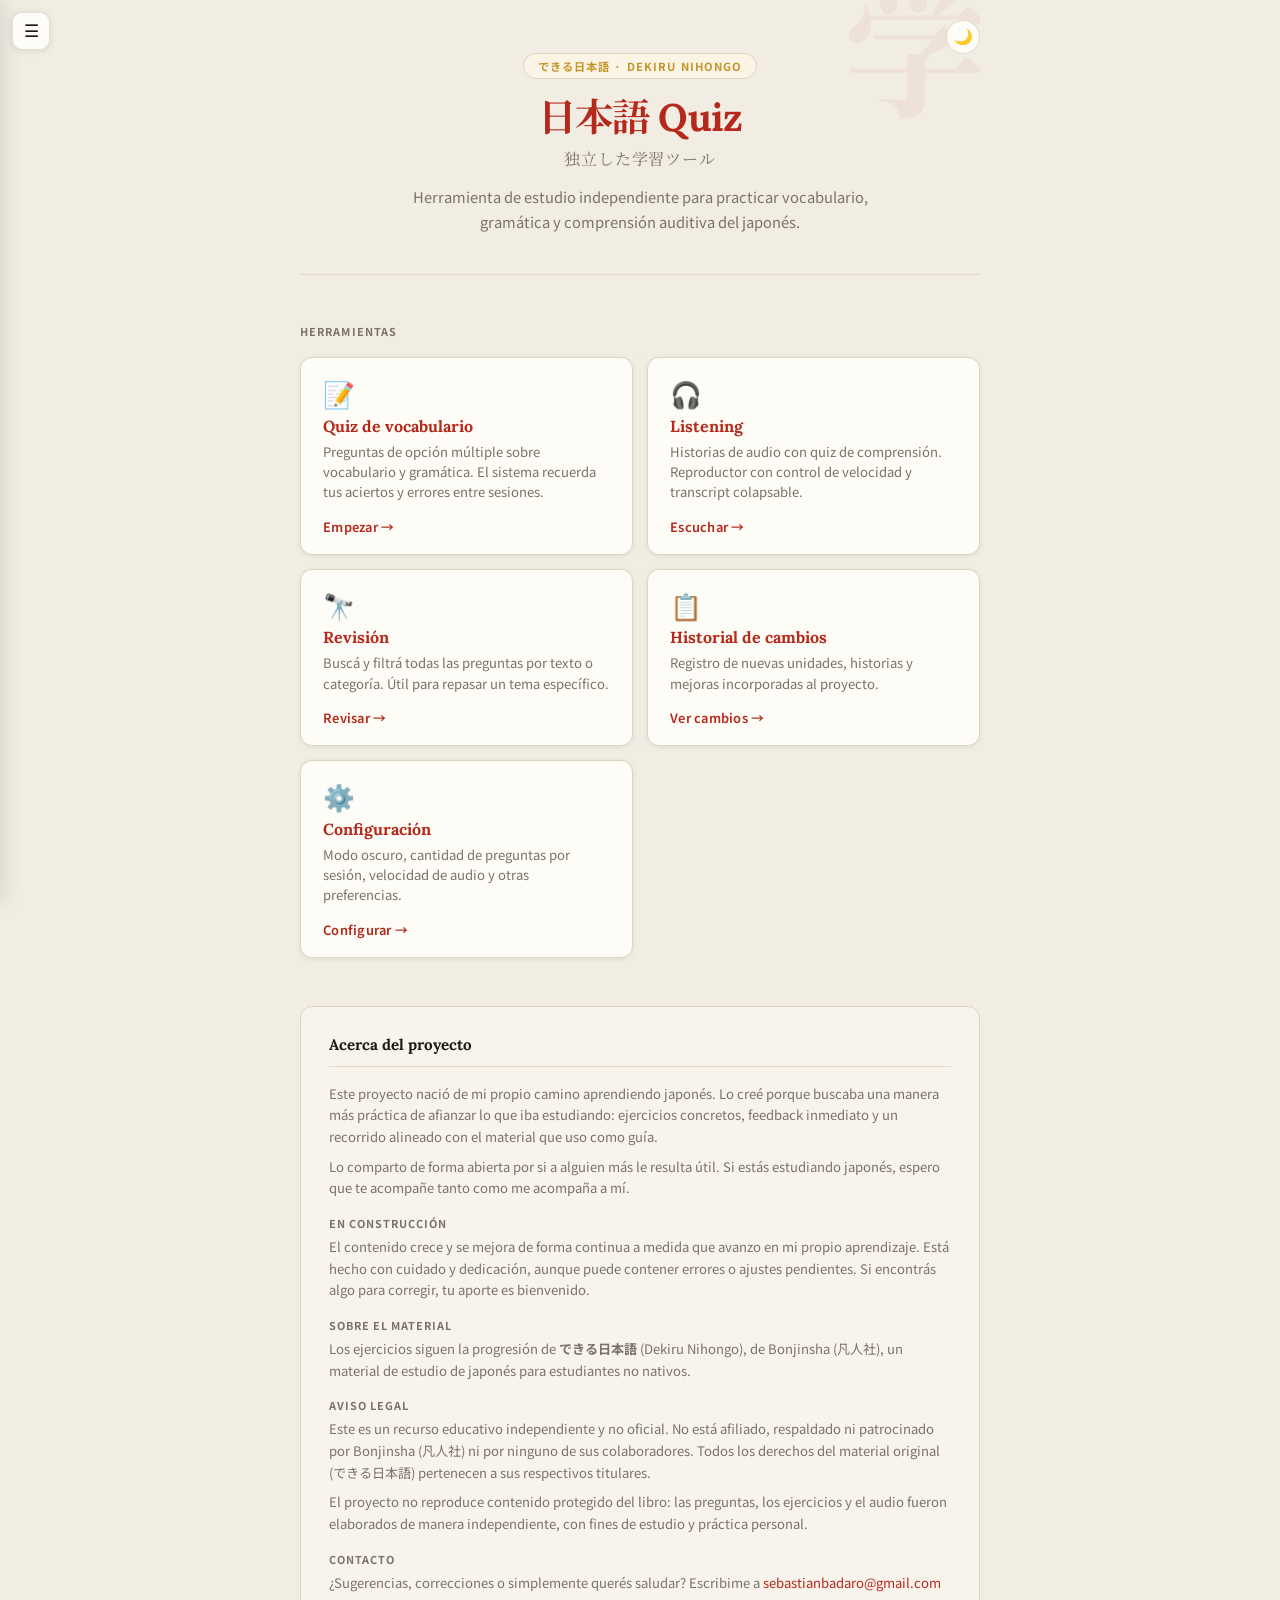
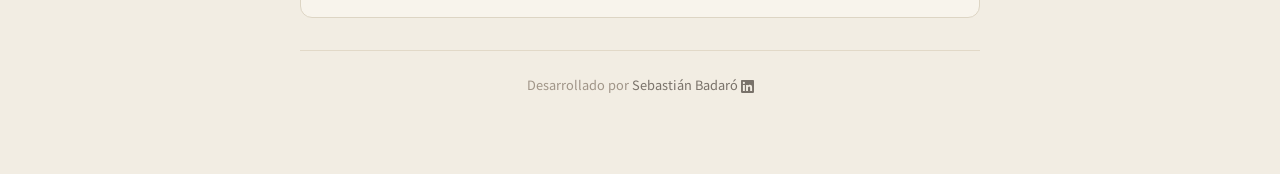
==== commit 0e9b3ac3: "feat: rediseño UI Ink & Paper, landing page y reorganización de navegación - Rediseño visual complet" ====
--- a/index.html
+++ b/index.html
@@ -4,1025 +4,403 @@
 <meta charset="UTF-8">
 <meta name="viewport" content="width=device-width, initial-scale=1.0">
 <title>日本語 Quiz — Dekiru Nihongo</title>
-<link rel="icon" type="image/svg+xml" href="data:image/svg+xml,<svg xmlns='http://www.w3.org/2000/svg' viewBox='0 0 100 100'><circle cx='50' cy='50' r='50' fill='%23c0392b'/><text x='50' y='70' text-anchor='middle' font-size='56' fill='white' font-family='serif'>語</text></svg>">
+<meta name="description" content="Herramienta de estudio independiente basada en できる日本語. Quiz de vocabulario, listening, revisión de preguntas y más.">
+<link rel="icon" type="image/svg+xml" href="data:image/svg+xml,<svg xmlns='http://www.w3.org/2000/svg' viewBox='0 0 100 100'><circle cx='50' cy='50' r='50' fill='%23B5281C'/><text x='50' y='70' text-anchor='middle' font-size='56' fill='white' font-family='serif'>学</text></svg>">
+<link rel="preconnect" href="https://fonts.googleapis.com">
+<link rel="preconnect" href="https://fonts.gstatic.com" crossorigin>
+<link href="https://fonts.googleapis.com/css2?family=Lora:ital,wght@0,400;0,600;0,700;1,400&family=Noto+Sans+JP:wght@400;500;600&family=Noto+Serif+JP:wght@400;700&display=swap" rel="stylesheet">
 <style>
   :root {
-    --bg: linear-gradient(135deg, #fef6f6 0%, #f0f4ff 100%);
-    --text: #2c3e50;
-    --container-bg: #ffffff;
-    --shadow: rgba(0,0,0,0.08);
-    --header-border: #f0e4e4;
-    --muted: #7f8c8d;
-    --divider: #eee;
-    --card-bg: #fafbfc;
-    --card-border: #eee;
-    --option-bg: #ffffff;
-    --option-border: #e0e0e0;
-    --option-hover-border: #3498db;
-    --option-hover-bg: #f0f8ff;
-    --option-color: #2c3e50;
-    --stat-bg: #f8f9fa;
-    --review-border: #eee;
-    --review-divider: #f0f0f0;
-    --review-text: #555;
-    --quiz-header-bg: #f0f8ff;
-    --unit-card-bg: #ffffff;
-    --unit-card-border: #e0e0e0;
-    --unit-card-hover-bg: #fef6f6;
-    --unit-card-hover-border: #c0392b;
-    --unit-mix-bg: linear-gradient(135deg, #fff5e6, #fef0f0);
-    --unit-mix-border: #f39c12;
-    --unit-mix-hover-bg: linear-gradient(135deg, #ffeacc, #fde0e0);
-    --btn-outline-hover-bg: #fef6f6;
-    --footer-color: #95a5a6;
-    --footer-link: #7f8c8d;
-    --back-btn-color: #3498db;
-    --toggle-border: #e0e0e0;
-    /* Accordion accent — Japanese color palette */
-    --nivel-accent: #4338ca;
-    --nivel-accent-bg: #eef2ff;
-    --nivel-text-color: #312e81;
-    --unidad-accent: #0284c7;
-    --unidad-accent-bg: #f0f9ff;
-    --unidad-text-color: #0c4a6e;
-  }
-
+    --bg: #F2EDE3;
+    --text: #1C1917;
+    --container-bg: #FEFCF6;
+    --shadow: rgba(28,25,23,0.08);
+    --shadow-hover: rgba(28,25,23,0.15);
+    --header-border: #E2D9C8;
+    --muted: #79726A;
+    --divider: #E2D9C8;
+    --card-bg: #F8F4EC;
+    --card-border: #DDD5C4;
+    --footer-color: #A09588;
+    --footer-link: #79726A;
+    --accent: #B5281C;
+    --accent-warm: #E05A45;
+    --gold: #C4962A;
+    --gold-bg: #FBF4E5;
+    --legal-bg: #F8F4EC;
+    --legal-border: #DDD5C4;
+  }
   body.dark {
-    --bg: linear-gradient(135deg, #1a1a2e 0%, #16213e 100%);
-    --text: #e2e8f0;
-    --container-bg: #1e1e2e;
-    --shadow: rgba(0,0,0,0.4);
-    --header-border: #2d2d4a;
-    --muted: #94a3b8;
-    --divider: #2d2d4a;
-    --card-bg: #252538;
-    --card-border: #3d3d5c;
-    --option-bg: #1e1e2e;
-    --option-border: #3d3d5c;
-    --option-hover-border: #5b8dd9;
-    --option-hover-bg: #1a2744;
-    --option-color: #e2e8f0;
-    --stat-bg: #252538;
-    --review-border: #3d3d5c;
-    --review-divider: #2d2d4a;
-    --review-text: #94a3b8;
-    --quiz-header-bg: #1a2744;
-    --unit-card-bg: #1e1e2e;
-    --unit-card-border: #3d3d5c;
-    --unit-card-hover-bg: #2d1e24;
-    --unit-card-hover-border: #e74c3c;
-    --unit-mix-bg: linear-gradient(135deg, #2a2012, #2d1e1e);
-    --unit-mix-border: #d68910;
-    --unit-mix-hover-bg: linear-gradient(135deg, #332810, #3d2020);
-    --btn-outline-hover-bg: #2d1e24;
-    --footer-color: #64748b;
-    --footer-link: #94a3b8;
-    --back-btn-color: #5b8dd9;
-    --toggle-border: #3d3d5c;
-    /* Accordion accent — dark mode */
-    --nivel-accent: #818cf8;
-    --nivel-accent-bg: #1c1b38;
-    --nivel-text-color: #c7d2fe;
-    --unidad-accent: #38bdf8;
-    --unidad-accent-bg: #0a2a3a;
-    --unidad-text-color: #bae6fd;
-  }
-
-  * { box-sizing: border-box; margin: 0; padding: 0; }
+    --bg: #100F0D;
+    --text: #E8E0D0;
+    --container-bg: #1C1A17;
+    --shadow: rgba(0,0,0,0.50);
+    --shadow-hover: rgba(0,0,0,0.70);
+    --header-border: #2E2A23;
+    --muted: #8A8278;
+    --divider: #2E2A23;
+    --card-bg: #231F1B;
+    --card-border: #3A3530;
+    --footer-color: #5A5550;
+    --footer-link: #8A8278;
+    --accent: #E05A45;
+    --accent-warm: #F0A090;
+    --gold: #D4A840;
+    --gold-bg: #2A2318;
+    --legal-bg: #1A1814;
+    --legal-border: #2E2A23;
+  }
+
+  *, *::before, *::after { box-sizing: border-box; }
+
   body {
-    font-family: -apple-system, BlinkMacSystemFont, "Segoe UI", "Hiragino Sans", "Yu Gothic", "Meiryo", sans-serif;
+    margin: 0;
+    font-family: 'Noto Sans JP', -apple-system, BlinkMacSystemFont, "Hiragino Sans", "Yu Gothic", "Meiryo", sans-serif;
     background: var(--bg);
     color: var(--text);
     min-height: 100vh;
-    padding: 20px;
-    line-height: 1.5;
-    transition: background 0.3s ease, color 0.3s ease;
-  }
+    transition: background 0.3s, color 0.3s;
+  }
+
   .container {
     max-width: 720px;
     margin: 0 auto;
-    background: var(--container-bg);
-    border-radius: 16px;
-    box-shadow: 0 4px 24px var(--shadow);
-    padding: 32px;
-    transition: background 0.3s ease, box-shadow 0.3s ease;
-  }
+    padding: 0 20px 64px;
+  }
+
+  /* ── Header ── */
   header {
     text-align: center;
-    border-bottom: 2px solid var(--header-border);
-    padding-bottom: 20px;
-    margin-bottom: 24px;
+    padding: 52px 20px 40px;
+    border-bottom: 1px solid var(--header-border);
+    margin-bottom: 48px;
     position: relative;
-  }
-  h1 {
-    color: #c0392b;
-    font-size: 1.6em;
-    margin-bottom: 6px;
-  }
-  .subtitle { color: var(--muted); font-size: 0.95em; }
+    overflow: hidden;
+  }
+  header::before {
+    content: '学';
+    position: absolute;
+    right: -8px;
+    top: -28px;
+    font-family: 'Noto Serif JP', serif;
+    font-size: 9em;
+    color: var(--accent);
+    opacity: 0.05;
+    pointer-events: none;
+    user-select: none;
+    line-height: 1;
+    font-weight: 700;
+  }
+
+  .header-badge {
+    display: inline-block;
+    font-size: 0.7em;
+    font-weight: 700;
+    letter-spacing: 0.1em;
+    text-transform: uppercase;
+    color: var(--gold);
+    background: var(--gold-bg);
+    border: 1px solid var(--card-border);
+    border-radius: 20px;
+    padding: 4px 14px;
+    margin-bottom: 16px;
+  }
+
+  header h1 {
+    font-family: 'Lora', 'Noto Serif JP', Georgia, serif;
+    font-size: 2.4em;
+    font-weight: 700;
+    color: var(--accent);
+    margin: 0 0 8px;
+    letter-spacing: -0.02em;
+    line-height: 1.15;
+  }
+
+  .header-jp {
+    font-family: 'Noto Serif JP', serif;
+    font-size: 1em;
+    color: var(--muted);
+    margin: 0 0 14px;
+    letter-spacing: 0.06em;
+  }
+
+  .header-desc {
+    font-size: 0.92em;
+    color: var(--muted);
+    max-width: 480px;
+    margin: 0 auto;
+    line-height: 1.7;
+  }
 
   .dark-toggle {
     position: absolute;
-    top: 0;
-    right: 0;
-    background: none;
-    border: 2px solid var(--toggle-border);
-    border-radius: 20px;
-    padding: 5px 12px;
-    cursor: pointer;
-    font-size: 1em;
-    font-family: inherit;
-    color: var(--muted);
-    transition: all 0.15s ease;
-    line-height: 1;
-  }
-  .dark-toggle:hover {
-    border-color: var(--muted);
-    color: var(--text);
-  }
-
-  .progress-bar {
-    background: var(--divider);
-    border-radius: 10px;
-    height: 10px;
-    overflow: hidden;
-    margin-bottom: 20px;
-  }
-  .progress-fill {
-    background: linear-gradient(90deg, #e74c3c 0%, #f39c12 100%);
-    height: 100%;
-    transition: width 0.3s ease;
-  }
-  .meta {
+    top: 20px; right: 0;
+    width: 34px; height: 34px;
+    border-radius: 50%;
+    border: 1.5px solid var(--header-border);
+    background: var(--container-bg);
+    cursor: pointer; font-size: 15px;
+    display: flex; align-items: center; justify-content: center;
+    transition: border-color 0.2s;
+  }
+  .dark-toggle:hover { border-color: var(--accent); }
+
+  /* ── Section title ── */
+  .section-title {
+    font-size: 0.68em;
+    font-weight: 700;
+    letter-spacing: 0.1em;
+    text-transform: uppercase;
+    color: var(--muted);
+    margin: 0 0 18px;
+  }
+
+  /* ── Feature cards ── */
+  .cards-grid {
+    display: grid;
+    grid-template-columns: 1fr 1fr;
+    gap: 14px;
+    margin-bottom: 48px;
+  }
+  @media (max-width: 520px) {
+    .cards-grid { grid-template-columns: 1fr; }
+    header h1 { font-size: 1.8em; }
+  }
+
+  .card {
     display: flex;
-    justify-content: space-between;
-    font-size: 0.9em;
-    color: var(--muted);
-    margin-bottom: 12px;
-  }
-  .question-card {
-    background: var(--card-bg);
+    flex-direction: column;
+    background: var(--container-bg);
     border: 1px solid var(--card-border);
     border-radius: 12px;
-    padding: 24px;
-    margin-bottom: 20px;
-  }
-  .category-tag {
-    display: inline-block;
-    background: #3498db;
-    color: white;
-    padding: 4px 10px;
+    padding: 22px 22px 18px;
+    text-decoration: none;
+    color: inherit;
+    box-shadow: 0 1px 5px var(--shadow);
+    transition: box-shadow 0.2s, border-color 0.2s, transform 0.18s;
+    position: relative;
+    overflow: hidden;
+  }
+  .card::before {
+    content: '';
+    position: absolute;
+    top: 0; left: 0; right: 0;
+    height: 2px;
+    background: var(--accent);
+    opacity: 0;
+    transition: opacity 0.2s;
+  }
+  .card:hover {
+    box-shadow: 0 4px 16px var(--shadow-hover);
+    border-color: var(--accent);
+    transform: translateY(-2px);
+  }
+  .card:hover::before { opacity: 1; }
+
+  .card-icon {
+    font-size: 1.6em;
+    margin-bottom: 10px;
+    line-height: 1;
+  }
+  .card-title {
+    font-family: 'Lora', Georgia, serif;
+    font-size: 1em;
+    font-weight: 700;
+    color: var(--accent);
+    margin: 0 0 6px;
+  }
+  .card-desc {
+    font-size: 0.82em;
+    color: var(--muted);
+    line-height: 1.55;
+    flex: 1;
+    margin: 0;
+  }
+  .card-arrow {
+    margin-top: 14px;
+    font-size: 0.8em;
+    font-weight: 600;
+    color: var(--accent);
+    letter-spacing: 0.02em;
+  }
+
+  /* ── Legal section ── */
+  .legal-section {
+    background: var(--legal-bg);
+    border: 1px solid var(--legal-border);
     border-radius: 12px;
-    font-size: 0.75em;
-    margin-bottom: 12px;
-    font-weight: 600;
-    letter-spacing: 0.5px;
-  }
-  .question-text {
-    font-size: 1.25em;
-    margin-bottom: 20px;
+    padding: 28px 28px 24px;
+    margin-bottom: 32px;
+  }
+  .legal-section h2 {
+    font-family: 'Lora', Georgia, serif;
+    font-size: 0.95em;
+    font-weight: 700;
     color: var(--text);
-    font-weight: 500;
-    line-height: 1.5;
-  }
-  .options { display: grid; gap: 10px; }
-  .option {
-    background: var(--option-bg);
-    border: 2px solid var(--option-border);
-    border-radius: 10px;
-    padding: 14px 18px;
-    cursor: pointer;
-    font-size: 1.02em;
-    transition: all 0.15s ease;
-    text-align: left;
-    font-family: inherit;
-    color: var(--option-color);
-  }
-  .option:hover:not(:disabled) {
-    border-color: var(--option-hover-border);
-    background: var(--option-hover-bg);
-    transform: translateX(2px);
-  }
-  .option:disabled { cursor: default; }
-  .option.correct {
-    background: #d4edda;
-    border-color: #28a745;
-    color: #155724;
-    font-weight: 600;
-  }
-  .option.incorrect {
-    background: #f8d7da;
-    border-color: #dc3545;
-    color: #721c24;
-  }
-  .feedback {
-    margin-top: 16px;
-    padding: 14px;
-    border-radius: 10px;
-    font-size: 0.95em;
-  }
-  .feedback.right {
-    background: #d4edda;
-    color: #155724;
-    border-left: 4px solid #28a745;
-  }
-  .feedback.wrong {
-    background: #fff3cd;
-    color: #856404;
-    border-left: 4px solid #ffc107;
-  }
-  .feedback-detail {
-    margin-top: 10px;
-    padding-top: 10px;
-    border-top: 1px solid rgba(0,0,0,0.1);
-    font-size: 0.88em;
-    line-height: 1.5;
-  }
-  .feedback-reason { margin-bottom: 6px; }
-  .feedback-explanation {
-    opacity: 0.85;
-    background: rgba(0,0,0,0.04);
-    padding: 8px 10px;
-    border-radius: 6px;
-    margin-top: 6px;
-  }
-  .btn {
-    background: #c0392b;
-    color: white;
-    border: none;
-    padding: 12px 24px;
-    border-radius: 10px;
-    font-size: 1em;
-    font-family: inherit;
-    cursor: pointer;
-    font-weight: 600;
-    transition: all 0.15s ease;
-    width: 100%;
-    margin-top: 10px;
-  }
-  .btn:hover { background: #a93226; transform: translateY(-1px); }
-  .btn.secondary { background: #3498db; }
-  .btn.secondary:hover { background: #2874a6; }
-  .btn.outline {
-    background: var(--option-bg);
-    color: #c0392b;
-    border: 2px solid #c0392b;
-  }
-  .btn.outline:hover { background: var(--btn-outline-hover-bg); }
-  .hidden { display: none; }
-  .start-screen, .result-screen { text-align: center; padding: 10px 10px; }
-  .start-screen p, .result-screen p { margin-bottom: 14px; color: var(--review-text); }
-  .score-big {
-    font-size: 3em;
-    font-weight: 700;
-    color: #c0392b;
-    margin: 20px 0;
-  }
-  .score-label { font-size: 1.1em; color: var(--muted); }
-  .result-stats {
-    display: flex;
-    justify-content: center;
-    gap: 30px;
-    margin: 20px 0;
-    flex-wrap: wrap;
-  }
-  .stat {
-    background: var(--stat-bg);
-    padding: 14px 22px;
-    border-radius: 10px;
-    min-width: 100px;
-  }
-  .stat-value { font-size: 1.8em; font-weight: 700; }
-  .stat-label { font-size: 0.85em; color: var(--muted); }
-  .right-v { color: #28a745; }
-  .wrong-v { color: #dc3545; }
-  .review-list {
-    text-align: left;
-    margin-top: 24px;
-    max-height: 400px;
-    overflow-y: auto;
-    border: 1px solid var(--review-border);
-    border-radius: 10px;
-    padding: 12px;
-  }
-  .review-item {
-    padding: 12px;
-    border-bottom: 1px solid var(--review-divider);
-    font-size: 0.92em;
-  }
-  .review-item:last-child { border-bottom: none; }
-  .review-q { font-weight: 600; margin-bottom: 4px; }
-  .review-a { color: var(--review-text); }
-  .review-a.correct-ans { color: #28a745; }
-  .review-a.wrong-ans { color: #dc3545; text-decoration: line-through; }
-  .jp { font-family: "Hiragino Sans", "Yu Gothic", "Meiryo", "MS Gothic", sans-serif; }
-
-  /* Estilos del selector de unidades */
-  .unit-grid {
-    display: grid;
-    gap: 12px;
-    margin: 20px 0;
-    text-align: left;
-  }
-  .unit-card {
-    background: var(--unit-card-bg);
-    border: 2px solid var(--unit-card-border);
-    border-radius: 12px;
-    padding: 16px 20px;
-    cursor: pointer;
-    transition: all 0.15s ease;
-    display: flex;
-    justify-content: space-between;
-    align-items: center;
-    gap: 12px;
-    font-family: inherit;
-    text-align: left;
-    width: 100%;
-    color: var(--text);
-  }
-  .unit-card:hover:not(:disabled) {
-    border-color: var(--unit-card-hover-border);
-    background: var(--unit-card-hover-bg);
-    transform: translateX(2px);
-  }
-  .unit-card:disabled { opacity: 0.5; cursor: not-allowed; }
-  .unit-card.mix {
-    background: var(--unit-mix-bg);
-    border-color: var(--unit-mix-border);
-  }
-  .unit-card.mix:hover { background: var(--unit-mix-hover-bg); }
-  .unit-name {
-    font-weight: 600;
-    color: #c0392b;
-    font-size: 1.05em;
-  }
-  .unit-sub {
-    font-size: 0.85em;
-    color: var(--muted);
-    margin-top: 2px;
-  }
-  .unit-count {
-    background: #3498db;
-    color: white;
-    padding: 4px 10px;
-    border-radius: 10px;
-    font-size: 0.75em;
-    font-weight: 600;
-    white-space: nowrap;
-  }
-  /* ── Accordion — Modern Japanese ── */
-  .nivel-list { display:flex; flex-direction:column; gap:10px; margin:20px 0; }
-
-  .nivel-item {
-    border-radius: 12px; overflow: hidden;
-    box-shadow: 0 1px 4px var(--shadow), 0 0 0 1px var(--divider);
-    transition: box-shadow 0.25s ease;
-  }
-  .nivel-item.open {
-    box-shadow: 0 4px 16px rgba(67,56,202,0.12), 0 0 0 1.5px var(--nivel-accent);
-  }
-  body.dark .nivel-item.open {
-    box-shadow: 0 4px 16px rgba(129,140,248,0.18), 0 0 0 1.5px var(--nivel-accent);
-  }
-
-  .nivel-header {
-    width:100%; display:flex; align-items:center; gap:12px;
-    padding:15px 18px 15px 0;
-    background: var(--nivel-accent-bg);
-    border:none; border-left:4px solid var(--nivel-accent);
-    cursor:pointer; font-family:inherit; transition:filter 0.15s ease; text-align:left;
-  }
-  .nivel-header:hover { filter:brightness(0.96); }
-
-  .nivel-arrow {
-    font-size:0.6em; width:32px; text-align:center; flex-shrink:0;
-    color:var(--nivel-accent); transition:transform 0.25s ease;
-  }
-  .nivel-item.open > .nivel-header .nivel-arrow { transform:rotate(90deg); }
-
-  .nivel-name { font-weight:700; font-size:1em; color:var(--nivel-text-color); flex:1; letter-spacing:0.01em; }
-  .nivel-total {
-    background:var(--nivel-accent); color:#fff;
-    padding:3px 10px; border-radius:20px; margin-right:14px;
-    font-size:0.68em; font-weight:700; white-space:nowrap; letter-spacing:0.03em;
-  }
-
-  .nivel-content { display:grid; grid-template-rows:0fr; transition:grid-template-rows 0.32s ease; }
-  .nivel-item.open > .nivel-content { grid-template-rows:1fr; }
-  .nivel-inner { overflow:hidden; min-height:0; }
-  .nivel-item.open > .nivel-content > .nivel-inner { padding:12px; background:var(--container-bg); }
-
-  /* ── Unidades dentro del Nivel ── */
-  .unidad-list { display:flex; flex-direction:column; gap:6px; }
-
-  .unidad-item {
-    border-radius:10px; overflow:hidden;
-    box-shadow:0 1px 3px var(--shadow), 0 0 0 1px var(--divider);
-    transition: box-shadow 0.25s ease;
-  }
-  .unidad-item.open {
-    box-shadow: 0 3px 10px rgba(2,132,199,0.1), 0 0 0 1.5px var(--unidad-accent);
-  }
-  body.dark .unidad-item.open {
-    box-shadow: 0 3px 10px rgba(56,189,248,0.14), 0 0 0 1.5px var(--unidad-accent);
-  }
-
-  .unidad-header {
-    width:100%; display:flex; align-items:center; gap:10px;
-    padding:11px 14px 11px 0;
-    background:var(--unidad-accent-bg);
-    border:none; border-left:3px solid var(--unidad-accent);
-    cursor:pointer; font-family:inherit; transition:filter 0.15s ease; text-align:left;
-  }
-  .unidad-header:hover { filter:brightness(0.96); }
-  .unidad-header .nivel-arrow { color:var(--unidad-accent); font-size:0.55em; width:28px; }
-  .unidad-item.open > .unidad-header .nivel-arrow { transform:rotate(90deg); }
-
-  .unidad-name { font-weight:600; font-size:0.88em; color:var(--unidad-text-color); }
-  .unidad-sub-text { font-size:0.76em; color:var(--muted); margin-top:2px; }
-  .unidad-count {
-    background:var(--unidad-accent); color:#fff;
-    padding:2px 8px; border-radius:20px; margin-left:auto; margin-right:12px;
-    font-size:0.66em; font-weight:700; white-space:nowrap;
-  }
-
-  .unidad-content { display:grid; grid-template-rows:0fr; transition:grid-template-rows 0.28s ease; }
-  .unidad-item.open > .unidad-content { grid-template-rows:1fr; }
-  .unidad-inner { overflow:hidden; min-height:0; }
-  .unidad-item.open > .unidad-content > .unidad-inner { padding:8px; background:var(--container-bg); }
-
-  /* ── Sub-unidades ── */
-  .subunidad-grid { display:grid; gap:5px; }
-  .subunidad-grid .unit-card {
-    padding:10px 14px;
-    border-left:3px solid var(--unit-card-hover-border);
-  }
-  .subunidad-grid .unit-name { font-size:0.93em; }
-  .subunidad-grid .unit-sub { font-size:0.79em; }
-
-  /* ── Pills: visibilidad por nivel de apertura (puro CSS) ── */
-  .unidad-count { display:none; }
-  .subunidad-grid .unit-count { display:none; }
-  .nivel-item.open > .nivel-header .nivel-total { display:none; }
-  .nivel-item.open .unidad-count { display:inline-flex; align-items:center; }
-  .unidad-item.open > .unidad-header .unidad-count { display:none; }
-  .unidad-item.open .subunidad-grid .unit-count { display:inline-flex; align-items:center; }
-
-  /* ── Botón Mezclar (sutil, al final del contenedor) ── */
-  .mix-btn {
-    display:flex; align-items:center; justify-content:center; gap:6px;
-    width:100%; padding:8px 14px; margin-top:8px;
-    background:transparent; border:1.5px dashed var(--divider);
-    border-radius:8px; color:var(--muted);
-    font-size:0.78em; font-family:inherit; cursor:pointer;
-    transition:all 0.15s ease; letter-spacing:0.02em;
-  }
-  .mix-btn:hover { border-color:var(--muted); color:var(--text); background:var(--card-bg); }
-
-  .loader {
+    margin: 0 0 16px;
+    padding-bottom: 12px;
+    border-bottom: 1px solid var(--divider);
+  }
+  .legal-block {
+    margin-bottom: 16px;
+  }
+  .legal-block:last-child { margin-bottom: 0; }
+  .legal-label {
+    font-size: 0.68em;
+    font-weight: 700;
+    letter-spacing: 0.09em;
+    text-transform: uppercase;
+    color: var(--muted);
+    margin-bottom: 5px;
+  }
+  .legal-text {
+    font-size: 0.82em;
+    color: var(--muted);
+    line-height: 1.65;
+    margin: 0;
+  }
+  .legal-text a {
+    color: var(--accent);
+    text-decoration: none;
+    border-bottom: 1px solid transparent;
+    transition: border-color 0.2s;
+  }
+  .legal-text a:hover { border-bottom-color: var(--accent); }
+
+  /* ── Footer ── */
+  .site-footer {
     text-align: center;
-    padding: 40px 20px;
-    color: var(--muted);
-  }
-  .error-box {
-    background: #f8d7da;
-    color: #721c24;
-    padding: 14px;
-    border-radius: 10px;
-    border-left: 4px solid #dc3545;
-    margin: 16px 0;
-    text-align: left;
-    font-size: 0.9em;
-  }
-  .quiz-header-info {
-    background: var(--quiz-header-bg);
-    padding: 12px 16px;
-    border-radius: 10px;
-    margin-bottom: 16px;
-    font-size: 0.9em;
-    color: var(--review-text);
-    border-left: 4px solid #3498db;
-  }
-  .back-btn {
-    background: none;
-    border: none;
-    color: var(--back-btn-color);
-    cursor: pointer;
-    font-size: 0.9em;
-    font-family: inherit;
-    padding: 4px 0;
-    margin-bottom: 12px;
-  }
-  .back-btn:hover { text-decoration: underline; }
-
-  /* Footer con créditos */
-  .site-footer {
-    max-width: 720px;
-    margin: 20px auto 10px;
-    text-align: center;
-    font-size: 0.82em;
+    padding: 24px 16px 16px;
+    font-size: 0.8em;
     color: var(--footer-color);
-    line-height: 1.4;
-  }
-  .site-footer .footer-link {
+    border-top: 1px solid var(--divider);
+  }
+  .footer-link {
     color: var(--footer-link);
     text-decoration: none;
-    border-bottom: 1px dotted transparent;
-    display: inline-flex;
-    align-items: center;
-    gap: 5px;
-    transition: color 0.15s ease, border-color 0.15s ease;
-  }
-  .site-footer .footer-link:hover {
-    color: #c0392b;
-    border-bottom-color: #c0392b;
-  }
-  .site-footer .footer-icon {
-    width: 13px;
-    height: 13px;
-    vertical-align: middle;
-    flex-shrink: 0;
-  }
-  @media (max-width: 600px) {
-    .container { padding: 20px; }
-    h1 { font-size: 1.3em; }
-    .question-text { font-size: 1.1em; }
-    .unit-card { flex-direction: column; align-items: flex-start; gap: 6px; }
-  }
+    border-bottom: 1px solid transparent;
+    transition: color 0.2s, border-color 0.2s;
+  }
+  .footer-link:hover { color: var(--accent); border-bottom-color: var(--accent); }
 </style>
 </head>
 <body>
 <script>
   if (localStorage.getItem('darkMode') === '1') document.body.classList.add('dark');
 </script>
+
 <div class="container">
   <header>
+    <div class="header-badge">できる日本語 · Dekiru Nihongo</div>
     <h1>日本語 Quiz</h1>
-    <div class="subtitle">Dekiru Nihongo — Repaso interactivo</div>
+    <div class="header-jp">独立した学習ツール</div>
+    <p class="header-desc">
+      Herramienta de estudio independiente para practicar vocabulario, gramática y comprensión auditiva del japonés.
+    </p>
     <button class="dark-toggle" id="dark-btn" onclick="toggleDark()" title="Modo nocturno"></button>
   </header>
 
-  <!-- PANTALLA DE SELECCIÓN DE UNIDAD -->
-  <div id="menu" class="start-screen">
-    <p class="jp" style="color:var(--muted);font-size:0.9em;margin-bottom:4px;">レベルを選んでください</p>
-    <div id="unit-list" class="loader">Cargando unidades…</div>
+  <div class="section-title">Herramientas</div>
+  <div class="cards-grid">
+    <a href="quiz.html" class="card">
+      <div class="card-icon">📝</div>
+      <div class="card-title">Quiz de vocabulario</div>
+      <p class="card-desc">Preguntas de opción múltiple sobre vocabulario y gramática. El sistema recuerda tus aciertos y errores entre sesiones.</p>
+      <div class="card-arrow">Empezar →</div>
+    </a>
+
+    <a href="listening.html" class="card">
+      <div class="card-icon">🎧</div>
+      <div class="card-title">Listening</div>
+      <p class="card-desc">Historias de audio con quiz de comprensión. Reproductor con control de velocidad y transcript colapsable.</p>
+      <div class="card-arrow">Escuchar →</div>
+    </a>
+
+    <a href="revision.html" class="card">
+      <div class="card-icon">🔭</div>
+      <div class="card-title">Revisión</div>
+      <p class="card-desc">Buscá y filtrá todas las preguntas por texto o categoría. Útil para repasar un tema específico.</p>
+      <div class="card-arrow">Revisar →</div>
+    </a>
+
+    <a href="changelog.html" class="card">
+      <div class="card-icon">📋</div>
+      <div class="card-title">Historial de cambios</div>
+      <p class="card-desc">Registro de nuevas unidades, historias y mejoras incorporadas al proyecto.</p>
+      <div class="card-arrow">Ver cambios →</div>
+    </a>
+
+    <a href="config.html" class="card">
+      <div class="card-icon">⚙️</div>
+      <div class="card-title">Configuración</div>
+      <p class="card-desc">Modo oscuro, cantidad de preguntas por sesión, velocidad de audio y otras preferencias.</p>
+      <div class="card-arrow">Configurar →</div>
+    </a>
   </div>
 
-  <!-- PANTALLA DE PREGUNTAS -->
-  <div id="quiz" class="hidden">
-    <button class="back-btn" onclick="confirmBack()">← Volver al menú</button>
-    <div class="quiz-header-info jp" id="quiz-title"></div>
-    <div class="meta">
-      <span id="q-counter">Pregunta 1 de 30</span>
-      <span id="q-score">Aciertos: 0</span>
+  <div class="legal-section">
+    <h2>Acerca del proyecto</h2>
+
+    <div class="legal-block">
+      <p class="legal-text">
+        Este proyecto nació de mi propio camino aprendiendo japonés. Lo creé porque buscaba una manera más práctica de afianzar lo que iba estudiando: ejercicios concretos, feedback inmediato y un recorrido alineado con el material que uso como guía.
+      </p>
+      <p class="legal-text" style="margin-top:8px;">
+        Lo comparto de forma abierta por si a alguien más le resulta útil. Si estás estudiando japonés, espero que te acompañe tanto como me acompaña a mí.
+      </p>
     </div>
-    <div class="progress-bar"><div id="progress" class="progress-fill" style="width:0%"></div></div>
-    <div class="question-card">
-      <span class="category-tag" id="q-category"></span>
-      <div class="question-text jp" id="q-text"></div>
-      <div class="options" id="q-options"></div>
-      <div id="q-feedback" class="feedback hidden"></div>
+
+    <div class="legal-block">
+      <div class="legal-label">En construcción</div>
+      <p class="legal-text">
+        El contenido crece y se mejora de forma continua a medida que avanzo en mi propio aprendizaje. Está hecho con cuidado y dedicación, aunque puede contener errores o ajustes pendientes. Si encontrás algo para corregir, tu aporte es bienvenido.
+      </p>
     </div>
-    <button id="next-btn" class="btn hidden" onclick="nextQuestion()">Siguiente →</button>
+
+    <div class="legal-block">
+      <div class="legal-label">Sobre el material</div>
+      <p class="legal-text">
+        Los ejercicios siguen la progresión de <strong>できる日本語</strong> (Dekiru Nihongo), de Bonjinsha (凡人社), un material de estudio de japonés para estudiantes no nativos.
+      </p>
+    </div>
+
+    <div class="legal-block">
+      <div class="legal-label">Aviso legal</div>
+      <p class="legal-text">
+        Este es un recurso educativo independiente y no oficial. No está afiliado, respaldado ni patrocinado por Bonjinsha (凡人社) ni por ninguno de sus colaboradores. Todos los derechos del material original (できる日本語) pertenecen a sus respectivos titulares.
+      </p>
+      <p class="legal-text" style="margin-top:8px;">
+        El proyecto no reproduce contenido protegido del libro: las preguntas, los ejercicios y el audio fueron elaborados de manera independiente, con fines de estudio y práctica personal.
+      </p>
+    </div>
+
+    <div class="legal-block">
+      <div class="legal-label">Contacto</div>
+      <p class="legal-text">
+        ¿Sugerencias, correcciones o simplemente querés saludar? Escribime a <a href="mailto:sebastianbadaro@gmail.com">sebastianbadaro@gmail.com</a>
+      </p>
+    </div>
   </div>
 
-  <!-- PANTALLA DE RESULTADO -->
-  <div id="result" class="result-screen hidden">
-    <h2 style="color:#c0392b;">お疲れさま！🎉</h2>
-    <div class="score-big" id="final-score">0 / 30</div>
-    <div class="score-label" id="final-msg">...</div>
-    <div class="result-stats">
-      <div class="stat">
-        <div class="stat-value right-v" id="stat-right">0</div>
-        <div class="stat-label">Correctas</div>
-      </div>
-      <div class="stat">
-        <div class="stat-value wrong-v" id="stat-wrong">0</div>
-        <div class="stat-label">Incorrectas</div>
-      </div>
-      <div class="stat">
-        <div class="stat-value" id="stat-pct">0%</div>
-        <div class="stat-label">Precisión</div>
-      </div>
-    </div>
-    <div class="review-list" id="review"></div>
-    <button class="btn" onclick="restart()">もう一度 (Repetir con nuevas preguntas)</button>
-    <button class="btn outline" onclick="backToMenu()">Elegir otra unidad</button>
-  </div>
+  <footer class="site-footer">
+    Desarrollado por <a href="https://www.linkedin.com/in/sbadaro/" target="_blank" rel="noopener" class="footer-link">
+      Sebastián Badaró
+      <svg style="width:13px;height:13px;vertical-align:middle;flex-shrink:0" viewBox="0 0 24 24" aria-hidden="true">
+        <path fill="currentColor" d="M20.45 20.45h-3.56v-5.57c0-1.33-.03-3.04-1.85-3.04-1.86 0-2.14 1.45-2.14 2.95v5.66H9.34V9h3.42v1.56h.05c.48-.9 1.64-1.85 3.38-1.85 3.61 0 4.28 2.38 4.28 5.47v6.27zM5.34 7.43a2.06 2.06 0 1 1 0-4.13 2.06 2.06 0 0 1 0 4.13zM7.12 20.45H3.56V9h3.56v11.45zM22.22 0H1.77C.79 0 0 .77 0 1.72v20.56C0 23.23.79 24 1.77 24h20.45c.98 0 1.78-.77 1.78-1.72V1.72C24 .77 23.2 0 22.22 0z"/>
+      </svg>
+    </a>
+  </footer>
 </div>
 
 <script>
-// =============================================================
-// DARK MODE
-// =============================================================
-function toggleDark() {
-  const isDark = document.body.classList.toggle('dark');
-  updateToggleIcon(isDark);
-  localStorage.setItem('darkMode', isDark ? '1' : '0');
-}
-
-function updateToggleIcon(isDark) {
-  document.getElementById('dark-btn').textContent = isDark ? '☀️' : '🌙';
-}
-
-updateToggleIcon(document.body.classList.contains('dark'));
-
-// =============================================================
-// CONFIGURACIÓN
-// =============================================================
-const QUIZ_SIZE = 30;
-const MANIFEST_URL = './manifest.json';
-
-// =============================================================
-// ESTADO GLOBAL
-// =============================================================
-let allUnits = [];       // Unidades cargadas desde manifest (flat)
-let allNiveles = [];     // Jerarquía desde manifest.niveles
-let questionsCache = {}; // Cache de preguntas por id de unidad
-let currentQuiz = [];
-let currentPool = [];    // Pool de preguntas actual (para repetir con nuevas al azar)
-let currentIdx = 0;
-let score = 0;
-let answers = [];
-let currentUnitTitle = '';
-
-// =============================================================
-// UTILIDADES
-// =============================================================
-function shuffle(array) {
-  const a = [...array];
-  for (let i = a.length - 1; i > 0; i--) {
-    const j = Math.floor(Math.random() * (i + 1));
-    [a[i], a[j]] = [a[j], a[i]];
-  }
-  return a;
-}
-
-function show(id) {
-  ['menu','quiz','result'].forEach(s => {
-    document.getElementById(s).classList.toggle('hidden', s !== id);
-  });
-}
-
-// =============================================================
-// CARGA DE MANIFEST Y UNIDADES
-// =============================================================
-async function loadManifest() {
-  try {
-    const res = await fetch(MANIFEST_URL);
-    if (!res.ok) throw new Error(`HTTP ${res.status} al cargar manifest.json`);
-    const data = await res.json();
-    allUnits = data.unidades || [];
-    allNiveles = data.niveles || [];
-    renderUnitMenu();
-  } catch (err) {
-    document.getElementById('unit-list').innerHTML = `
-      <div class="error-box">
-        <b>⚠️ No se pudo cargar manifest.json</b><br>
-        ${err.message}<br><br>
-        Si abriste el archivo con doble click (file://), los navegadores bloquean fetch de JSON local.
-        Subilo a GitHub Pages, Netlify, o corré un server local:<br>
-        <code>python3 -m http.server 8000</code>
-      </div>
-    `;
-  }
-}
-
-function renderUnitMenu() {
-  const list = document.getElementById('unit-list');
-
-  if (allNiveles.length === 0) {
-    // Fallback: lista plana
-    const totalQs = allUnits.reduce((s, u) => s + (u.total || 0), 0);
-    let html = '<div class="unit-grid">';
-    allUnits.forEach(u => {
-      html += `<button class="unit-card" onclick="startUnit('${u.id}')">
-        <div><div class="unit-name">${u.nombre}</div><div class="unit-sub jp">${u.subtitle || ''}</div></div>
-        <div class="unit-count">${u.total || '?'} preguntas</div>
-      </button>`;
-    });
-    if (allUnits.length > 1) {
-      html += `<button class="unit-card mix" onclick="startMixed()">
-        <div><div class="unit-name">🎲 Mezcla de todas las unidades</div><div class="unit-sub">Repaso general con preguntas al azar de todas</div></div>
-        <div class="unit-count">${totalQs} preguntas</div>
-      </button>`;
-    }
-    list.innerHTML = html + '</div>';
-    return;
-  }
-
-  let html = '<div class="nivel-list">';
-
-  allNiveles.forEach(nivel => {
-    const nivelTotal = nivel.unidades.flatMap(u => u.subunidades)
-      .reduce((s, uid) => { const u = allUnits.find(x => x.id === uid); return s + (u ? (u.total || 0) : 0); }, 0);
-
-    html += `<div class="nivel-item" id="nivel-${nivel.id}">
-      <button class="nivel-header" onclick="toggleNivel('${nivel.id}')">
-        <span class="nivel-arrow">▶</span>
-        <span class="nivel-name">${nivel.nombre}</span>
-        <span class="nivel-total">${nivelTotal} preguntas</span>
-      </button>
-      <div class="nivel-content"><div class="nivel-inner">`;
-
-    html += '<div class="unidad-list">';
-    nivel.unidades.forEach(unidad => {
-      const unidadTotal = unidad.subunidades
-        .reduce((s, uid) => { const u = allUnits.find(x => x.id === uid); return s + (u ? (u.total || 0) : 0); }, 0);
-
-      html += `<div class="unidad-item" id="unidad-${unidad.id}">
-        <button class="unidad-header" onclick="toggleUnidad('${nivel.id}', '${unidad.id}')">
-          <span class="nivel-arrow">▶</span>
-          <div style="flex:1;min-width:0;">
-            <div class="unidad-name">${unidad.nombre}</div>
-            ${unidad.subtitle ? `<div class="unidad-sub-text jp">${unidad.subtitle}</div>` : ''}
-          </div>
-          <span class="unidad-count">${unidadTotal} preguntas</span>
-        </button>
-        <div class="unidad-content"><div class="unidad-inner">`;
-
-      html += '<div class="subunidad-grid">';
-      unidad.subunidades.forEach(uid => {
-        const u = allUnits.find(x => x.id === uid);
-        if (!u) return;
-        html += `<button class="unit-card" onclick="startUnit('${u.id}')">
-          <div><div class="unit-name">${u.nombre}</div><div class="unit-sub jp">${u.subtitle || ''}</div></div>
-          <div class="unit-count">${u.total || '?'} preguntas</div>
-        </button>`;
-      });
-      html += '</div>'; // subunidad-grid
-
-      if (unidad.subunidades.length > 1) {
-        html += `<button class="mix-btn" onclick="startMixedUnidad('${nivel.id}','${unidad.id}')">🎲 Mezclar ${unidad.nombre}</button>`;
-      }
-
-      html += `</div></div></div>`; // unidad-inner, unidad-content, unidad-item
-    });
-    html += '</div>'; // unidad-list
-
-    html += `<button class="mix-btn" onclick="startMixedNivel('${nivel.id}')">🎲 Mezclar ${nivel.nombre}</button>`;
-    html += `</div></div></div>`; // nivel-inner, nivel-content, nivel-item
-  });
-
-  html += '</div>'; // nivel-list
-  list.innerHTML = html;
-}
-
-// =============================================================
-// ACCORDION TOGGLE Y MEZCLAS
-// =============================================================
-function toggleNivel(nivelId) {
-  document.querySelectorAll('.nivel-item').forEach(el => {
-    if (el.id !== 'nivel-' + nivelId) {
-      el.classList.remove('open');
-      el.querySelectorAll('.unidad-item').forEach(u => u.classList.remove('open'));
-    }
-  });
-  document.getElementById('nivel-' + nivelId).classList.toggle('open');
-}
-
-function toggleUnidad(nivelId, unidadId) {
-  const nivelEl = document.getElementById('nivel-' + nivelId);
-  nivelEl.querySelectorAll('.unidad-item').forEach(el => {
-    if (el.id !== 'unidad-' + unidadId) el.classList.remove('open');
-  });
-  document.getElementById('unidad-' + unidadId).classList.toggle('open');
-}
-
-async function startMixedNivel(nivelId) {
-  const nivel = allNiveles.find(n => n.id === nivelId);
-  if (!nivel) return;
-  const units = nivel.unidades.flatMap(u => u.subunidades)
-    .map(id => allUnits.find(u => u.id === id)).filter(Boolean);
-  try {
-    const allQs = [];
-    await Promise.all(units.map(async u => { const qs = await fetchUnitQuestions(u); allQs.push(...qs); }));
-    currentUnitTitle = '🎲 Mezcla — ' + nivel.nombre;
-    launchQuiz(allQs);
-  } catch (err) { alert('Error al cargar las unidades: ' + err.message); }
-}
-
-async function startMixedUnidad(nivelId, unidadId) {
-  const nivel = allNiveles.find(n => n.id === nivelId);
-  const unidad = nivel && nivel.unidades.find(u => u.id === unidadId);
-  if (!unidad) return;
-  const units = unidad.subunidades.map(id => allUnits.find(u => u.id === id)).filter(Boolean);
-  try {
-    const allQs = [];
-    await Promise.all(units.map(async u => { const qs = await fetchUnitQuestions(u); allQs.push(...qs); }));
-    currentUnitTitle = '🎲 Mezcla — ' + unidad.nombre;
-    launchQuiz(allQs);
-  } catch (err) { alert('Error al cargar las unidades: ' + err.message); }
-}
-
-async function fetchUnitQuestions(unit) {
-  if (questionsCache[unit.id]) return questionsCache[unit.id];
-  const res = await fetch(unit.file);
-  if (!res.ok) throw new Error(`HTTP ${res.status} al cargar ${unit.file}`);
-  const data = await res.json();
-  questionsCache[unit.id] = data;
-  return data;
-}
-
-// =============================================================
-// INICIAR QUIZ
-// =============================================================
-async function startUnit(unitId) {
-  const unit = allUnits.find(u => u.id === unitId);
-  if (!unit) return;
-  try {
-    const questions = await fetchUnitQuestions(unit);
-    currentUnitTitle = `${unit.nombre} · ${unit.subtitle}`;
-    launchQuiz(questions);
-  } catch (err) {
-    alert('Error al cargar la unidad: ' + err.message);
-  }
-}
-
-async function startMixed() {
-  try {
-    // Cargar todas las unidades en paralelo
-    const allQs = [];
-    await Promise.all(allUnits.map(async u => {
-      const qs = await fetchUnitQuestions(u);
-      allQs.push(...qs);
-    }));
-    currentUnitTitle = `🎲 Mezcla de todas las unidades (${allUnits.map(u=>u.nombre.replace('Unidad ','')).join(', ')})`;
-    launchQuiz(allQs);
-  } catch (err) {
-    alert('Error al cargar las unidades: ' + err.message);
-  }
-}
-
-function launchQuiz(pool) {
-  currentPool = pool;
-  const target = Math.min(QUIZ_SIZE, pool.length);
-  const correctIds = new Set(JSON.parse(localStorage.getItem('nihongo_correct_ids') || '[]'));
-  const failedIds  = new Set(JSON.parse(localStorage.getItem('nihongo_failed_ids')  || '[]'));
-  const failed  = shuffle(pool.filter(q => failedIds.has(q.id)));
-  const neutral = shuffle(pool.filter(q => !failedIds.has(q.id) && !correctIds.has(q.id)));
-  const correct = shuffle(pool.filter(q => correctIds.has(q.id) && !failedIds.has(q.id)));
-  currentQuiz = shuffle([...failed, ...neutral, ...correct].slice(0, target));
-  currentIdx = 0;
-  score = 0;
-  answers = [];
-  document.getElementById('quiz-title').textContent = currentUnitTitle;
-  show('quiz');
-  renderQuestion();
-}
-
-// =============================================================
-// RENDER DE PREGUNTAS
-// =============================================================
-function renderQuestion() {
-  const q = currentQuiz[currentIdx];
-  document.getElementById('q-counter').textContent = `Pregunta ${currentIdx + 1} de ${currentQuiz.length}`;
-  document.getElementById('q-score').textContent = `Aciertos: ${score}`;
-  document.getElementById('progress').style.width = `${(currentIdx / currentQuiz.length) * 100}%`;
-  document.getElementById('q-category').textContent = q.cat;
-  document.getElementById('q-text').textContent = q.q;
-
-  const opts = shuffle(q.opts);
-  const container = document.getElementById('q-options');
-  container.innerHTML = '';
-  opts.forEach(opt => {
-    const btn = document.createElement('button');
-    btn.className = 'option jp';
-    btn.textContent = opt.text;
-    btn.onclick = () => selectAnswer(btn, opt, q);
-    container.appendChild(btn);
-  });
-  document.getElementById('q-feedback').classList.add('hidden');
-  document.getElementById('next-btn').classList.add('hidden');
-}
-
-function selectAnswer(btn, chosen, q) {
-  const buttons = document.querySelectorAll('.option');
-  buttons.forEach(b => b.disabled = true);
-  const isCorrect = chosen.correct === true;
-  const feedback = document.getElementById('q-feedback');
-  feedback.classList.remove('hidden', 'right', 'wrong');
-
-  const correctText = (q.opts.find(o => o.correct === true) || {}).text || '';
-  const detailHtml = chosen.explanation
-    ? `<div class="feedback-detail"><div class="feedback-reason">${chosen.explanation}</div></div>`
-    : '';
-
-  if (isCorrect) {
-    btn.classList.add('correct');
-    feedback.classList.add('right');
-    feedback.innerHTML = `<strong>✅ 正解！ (¡Correcto!)</strong>${detailHtml}`;
-    score++;
-  } else {
-    btn.classList.add('incorrect');
-    feedback.classList.add('wrong');
-    feedback.innerHTML = `<strong>❌ 不正解。</strong> La respuesta correcta era: <b class="jp">${correctText}</b>${detailHtml}`;
-    buttons.forEach(b => {
-      if (b.textContent === correctText) b.classList.add('correct');
-    });
-  }
-  answers.push({id: q.id, q: q.q, chosen: chosen.text, correct: correctText, isCorrect});
-  document.getElementById('q-score').textContent = `Aciertos: ${score}`;
-  document.getElementById('next-btn').classList.remove('hidden');
-  document.getElementById('next-btn').textContent = (currentIdx === currentQuiz.length - 1) ? 'Ver resultado 🏁' : 'Siguiente →';
-}
-
-function nextQuestion() {
-  currentIdx++;
-  if (currentIdx >= currentQuiz.length) showResult();
-  else renderQuestion();
-}
-
-// =============================================================
-// RESULTADO
-// =============================================================
-function showResult() {
-  const correctIds = new Set(JSON.parse(localStorage.getItem('nihongo_correct_ids') || '[]'));
-  const failedIds  = new Set(JSON.parse(localStorage.getItem('nihongo_failed_ids')  || '[]'));
-  answers.forEach(a => {
-    if (a.isCorrect) { correctIds.add(a.id); failedIds.delete(a.id); }
-    else             { failedIds.add(a.id);  correctIds.delete(a.id); }
-  });
-  localStorage.setItem('nihongo_correct_ids', JSON.stringify([...correctIds]));
-  localStorage.setItem('nihongo_failed_ids',  JSON.stringify([...failedIds]));
-  show('result');
-  const total = currentQuiz.length;
-  const wrong = total - score;
-  const pct = Math.round((score / total) * 100);
-  document.getElementById('final-score').textContent = `${score} / ${total}`;
-  document.getElementById('stat-right').textContent = score;
-  document.getElementById('stat-wrong').textContent = wrong;
-  document.getElementById('stat-pct').textContent = pct + '%';
-
-  let msg;
-  if (pct === 100) msg = "🌟 完璧！ ¡Perfecto!";
-  else if (pct >= 85) msg = "🎌 素晴らしい！ Excelente dominio del material.";
-  else if (pct >= 70) msg = "👍 よくできました。 Repasá lo que fallaste.";
-  else if (pct >= 50) msg = "💪 もう少し！ Seguí practicando el vocabulario.";
-  else msg = "📚 復習しましょう。 Repasá el resumen y volvé a intentarlo.";
-  document.getElementById('final-msg').textContent = msg;
-
-  const review = document.getElementById('review');
-  const wrongAns = answers.filter(a => !a.isCorrect);
-  if (wrongAns.length === 0) {
-    review.innerHTML = '<div style="text-align:center;padding:16px;color:#28a745;font-weight:600;">🎉 ¡Ningún error! Perfecto.</div>';
-  } else {
-    review.innerHTML = '<div style="font-weight:600;margin-bottom:10px;">📝 Repaso de errores:</div>' +
-      wrongAns.map(a => `
-        <div class="review-item">
-          <div class="review-q jp">${a.q}</div>
-          <div class="review-a wrong-ans jp">Tu respuesta: ${a.chosen}</div>
-          <div class="review-a correct-ans jp">Correcta: ${a.correct}</div>
-        </div>
-      `).join('');
-  }
-}
-
-// =============================================================
-// NAVEGACIÓN
-// =============================================================
-function restart() {
-  // Repetir con la misma unidad/pool pero nuevas 30 preguntas al azar
-  if (currentPool.length > 0) {
-    show('quiz');
-    launchQuiz(currentPool);
-  }
-}
-
-function backToMenu() { show('menu'); }
-
-function confirmBack() {
-  if (confirm('¿Seguro que querés volver al menú? Se perderá el progreso actual.')) {
-    backToMenu();
-  }
-}
-
-// =============================================================
-// INICIO
-// =============================================================
-loadManifest();
+  function toggleDark() {
+    const dark = document.body.classList.toggle('dark');
+    localStorage.setItem('darkMode', dark ? '1' : '0');
+    document.getElementById('dark-btn').textContent = dark ? '☀️' : '🌙';
+  }
+  document.getElementById('dark-btn').textContent =
+    document.body.classList.contains('dark') ? '☀️' : '🌙';
 </script>
-  <footer class="site-footer">
-  <a href="listening/listening.html" class="footer-link" style="margin-bottom:6px;display:inline-flex;" title="Quiz de comprensión auditiva">
-    🎧 Listening Quiz
-  </a>
-  &nbsp;·&nbsp;
-  <a href="revision.html" class="footer-link" style="margin-bottom:6px;display:inline-flex;" title="Ver todas las preguntas">
-    🔭 Revisión de preguntas
-  </a>
-  <br>
-  Desarrollado por
-  <a href="https://www.linkedin.com/in/sbadaro/"
-     target="_blank"
-     rel="noopener"
-     class="footer-link">
-    Sebastián Badaró
-    <svg class="footer-icon" viewBox="0 0 24 24" aria-hidden="true" focusable="false">
-      <path fill="currentColor" d="M20.45 20.45h-3.56v-5.57c0-1.33-.03-3.04-1.85-3.04-1.86 0-2.14 1.45-2.14 2.95v5.66H9.34V9h3.42v1.56h.05c.48-.9 1.64-1.85 3.38-1.85 3.61 0 4.28 2.38 4.28 5.47v6.27zM5.34 7.43a2.06 2.06 0 1 1 0-4.13 2.06 2.06 0 0 1 0 4.13zM7.12 20.45H3.56V9h3.56v11.45zM22.22 0H1.77C.79 0 0 .77 0 1.72v20.56C0 23.23.79 24 1.77 24h20.45c.98 0 1.78-.77 1.78-1.72V1.72C24 .77 23.2 0 22.22 0z"/>
-    </svg>
-  </a>
-</footer>
 <script src="nav.js"></script>
 </body>
-
 </html>
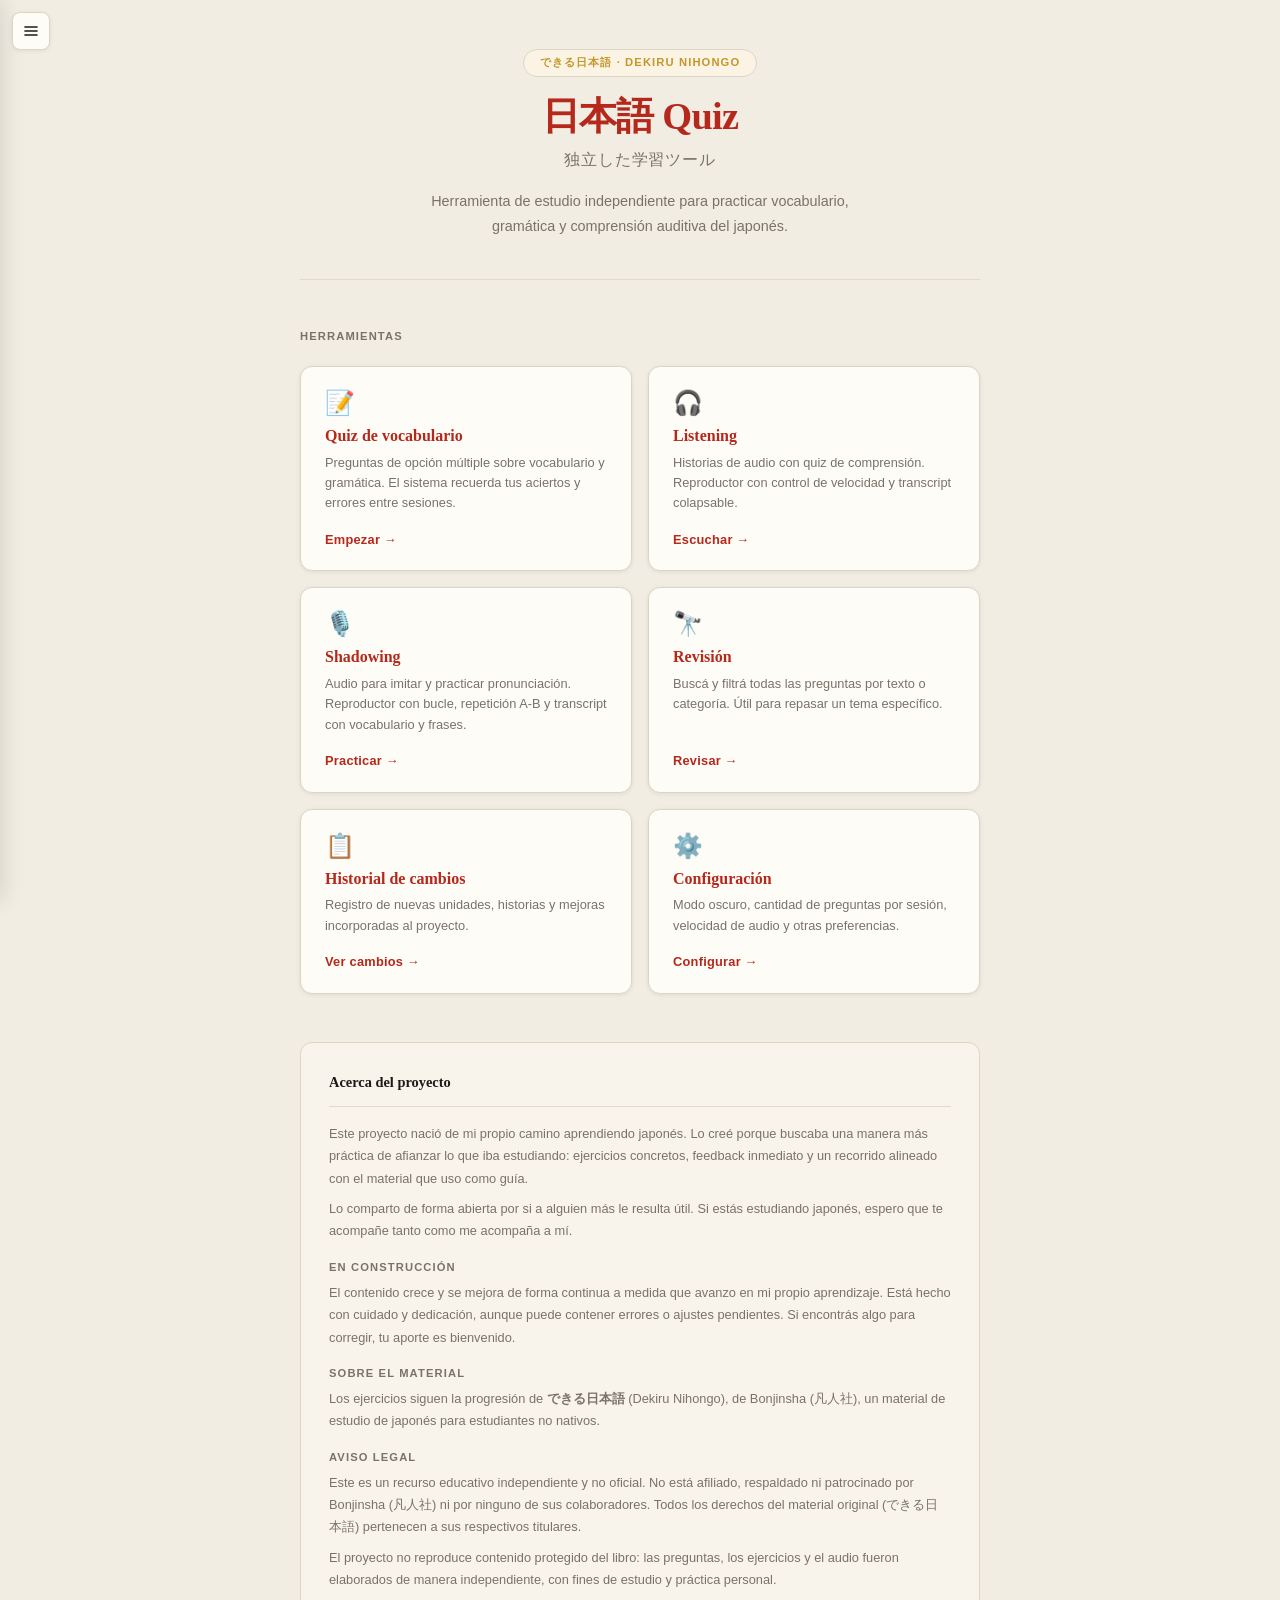
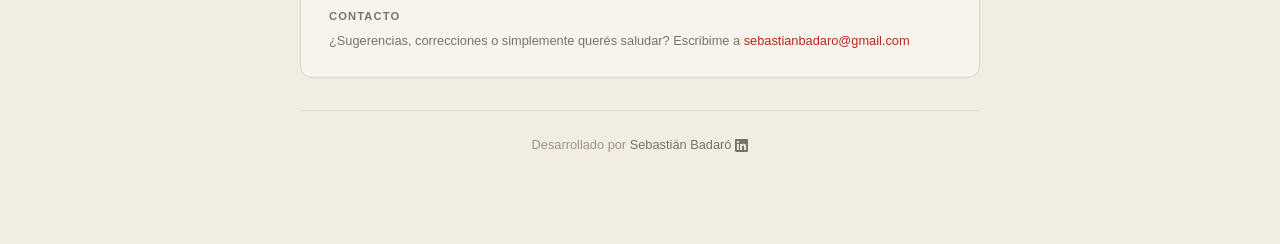
==== commit 21ae861b: "feat: Supabase auth, admin dashboard, UI redesign (Phases 4A-4B) - Auth: Google OAuth via Supabase, " ====
--- a/index.html
+++ b/index.html
@@ -3,335 +3,103 @@
 <head>
 <meta charset="UTF-8">
 <meta name="viewport" content="width=device-width, initial-scale=1.0">
+<meta http-equiv="Content-Security-Policy" content="default-src 'none'; script-src 'self' 'unsafe-inline' https://esm.sh; style-src 'self' 'unsafe-inline' https://fonts.googleapis.com; font-src https://fonts.gstatic.com; img-src 'self' data:; media-src 'self'; connect-src 'self' https://*.supabase.co wss://*.supabase.co https://esm.sh; frame-ancestors 'none'">
 <title>日本語 Quiz — Dekiru Nihongo</title>
 <meta name="description" content="Herramienta de estudio independiente basada en できる日本語. Quiz de vocabulario, listening, revisión de preguntas y más.">
 <link rel="icon" type="image/svg+xml" href="data:image/svg+xml,<svg xmlns='http://www.w3.org/2000/svg' viewBox='0 0 100 100'><circle cx='50' cy='50' r='50' fill='%23B5281C'/><text x='50' y='70' text-anchor='middle' font-size='56' fill='white' font-family='serif'>学</text></svg>">
 <link rel="preconnect" href="https://fonts.googleapis.com">
 <link rel="preconnect" href="https://fonts.gstatic.com" crossorigin>
 <link href="https://fonts.googleapis.com/css2?family=Lora:ital,wght@0,400;0,600;0,700;1,400&family=Noto+Sans+JP:wght@400;500;600&family=Noto+Serif+JP:wght@400;700&display=swap" rel="stylesheet">
-<style>
-  :root {
-    --bg: #F2EDE3;
-    --text: #1C1917;
-    --container-bg: #FEFCF6;
-    --shadow: rgba(28,25,23,0.08);
-    --shadow-hover: rgba(28,25,23,0.15);
-    --header-border: #E2D9C8;
-    --muted: #79726A;
-    --divider: #E2D9C8;
-    --card-bg: #F8F4EC;
-    --card-border: #DDD5C4;
-    --footer-color: #A09588;
-    --footer-link: #79726A;
-    --accent: #B5281C;
-    --accent-warm: #E05A45;
-    --gold: #C4962A;
-    --gold-bg: #FBF4E5;
-    --legal-bg: #F8F4EC;
-    --legal-border: #DDD5C4;
-  }
-  body.dark {
-    --bg: #100F0D;
-    --text: #E8E0D0;
-    --container-bg: #1C1A17;
-    --shadow: rgba(0,0,0,0.50);
-    --shadow-hover: rgba(0,0,0,0.70);
-    --header-border: #2E2A23;
-    --muted: #8A8278;
-    --divider: #2E2A23;
-    --card-bg: #231F1B;
-    --card-border: #3A3530;
-    --footer-color: #5A5550;
-    --footer-link: #8A8278;
-    --accent: #E05A45;
-    --accent-warm: #F0A090;
-    --gold: #D4A840;
-    --gold-bg: #2A2318;
-    --legal-bg: #1A1814;
-    --legal-border: #2E2A23;
-  }
-
-  *, *::before, *::after { box-sizing: border-box; }
-
-  body {
-    margin: 0;
-    font-family: 'Noto Sans JP', -apple-system, BlinkMacSystemFont, "Hiragino Sans", "Yu Gothic", "Meiryo", sans-serif;
-    background: var(--bg);
-    color: var(--text);
-    min-height: 100vh;
-    transition: background 0.3s, color 0.3s;
-  }
-
-  .container {
-    max-width: 720px;
-    margin: 0 auto;
-    padding: 0 20px 64px;
-  }
-
-  /* ── Header ── */
-  header {
-    text-align: center;
-    padding: 52px 20px 40px;
-    border-bottom: 1px solid var(--header-border);
-    margin-bottom: 48px;
-    position: relative;
-    overflow: hidden;
-  }
-  header::before {
-    content: '学';
-    position: absolute;
-    right: -8px;
-    top: -28px;
-    font-family: 'Noto Serif JP', serif;
-    font-size: 9em;
-    color: var(--accent);
-    opacity: 0.05;
-    pointer-events: none;
-    user-select: none;
-    line-height: 1;
-    font-weight: 700;
-  }
-
-  .header-badge {
-    display: inline-block;
-    font-size: 0.7em;
-    font-weight: 700;
-    letter-spacing: 0.1em;
-    text-transform: uppercase;
-    color: var(--gold);
-    background: var(--gold-bg);
-    border: 1px solid var(--card-border);
-    border-radius: 20px;
-    padding: 4px 14px;
-    margin-bottom: 16px;
-  }
-
-  header h1 {
-    font-family: 'Lora', 'Noto Serif JP', Georgia, serif;
-    font-size: 2.4em;
-    font-weight: 700;
-    color: var(--accent);
-    margin: 0 0 8px;
-    letter-spacing: -0.02em;
-    line-height: 1.15;
-  }
-
-  .header-jp {
-    font-family: 'Noto Serif JP', serif;
-    font-size: 1em;
-    color: var(--muted);
-    margin: 0 0 14px;
-    letter-spacing: 0.06em;
-  }
-
-  .header-desc {
-    font-size: 0.92em;
-    color: var(--muted);
-    max-width: 480px;
-    margin: 0 auto;
-    line-height: 1.7;
-  }
-
-  .dark-toggle {
-    position: absolute;
-    top: 20px; right: 0;
-    width: 34px; height: 34px;
-    border-radius: 50%;
-    border: 1.5px solid var(--header-border);
-    background: var(--container-bg);
-    cursor: pointer; font-size: 15px;
-    display: flex; align-items: center; justify-content: center;
-    transition: border-color 0.2s;
-  }
-  .dark-toggle:hover { border-color: var(--accent); }
-
-  /* ── Section title ── */
-  .section-title {
-    font-size: 0.68em;
-    font-weight: 700;
-    letter-spacing: 0.1em;
-    text-transform: uppercase;
-    color: var(--muted);
-    margin: 0 0 18px;
-  }
-
-  /* ── Feature cards ── */
-  .cards-grid {
-    display: grid;
-    grid-template-columns: 1fr 1fr;
-    gap: 14px;
-    margin-bottom: 48px;
-  }
-  @media (max-width: 520px) {
-    .cards-grid { grid-template-columns: 1fr; }
-    header h1 { font-size: 1.8em; }
-  }
-
-  .card {
-    display: flex;
-    flex-direction: column;
-    background: var(--container-bg);
-    border: 1px solid var(--card-border);
-    border-radius: 12px;
-    padding: 22px 22px 18px;
-    text-decoration: none;
-    color: inherit;
-    box-shadow: 0 1px 5px var(--shadow);
-    transition: box-shadow 0.2s, border-color 0.2s, transform 0.18s;
-    position: relative;
-    overflow: hidden;
-  }
-  .card::before {
-    content: '';
-    position: absolute;
-    top: 0; left: 0; right: 0;
-    height: 2px;
-    background: var(--accent);
-    opacity: 0;
-    transition: opacity 0.2s;
-  }
-  .card:hover {
-    box-shadow: 0 4px 16px var(--shadow-hover);
-    border-color: var(--accent);
-    transform: translateY(-2px);
-  }
-  .card:hover::before { opacity: 1; }
-
-  .card-icon {
-    font-size: 1.6em;
-    margin-bottom: 10px;
-    line-height: 1;
-  }
-  .card-title {
-    font-family: 'Lora', Georgia, serif;
-    font-size: 1em;
-    font-weight: 700;
-    color: var(--accent);
-    margin: 0 0 6px;
-  }
-  .card-desc {
-    font-size: 0.82em;
-    color: var(--muted);
-    line-height: 1.55;
-    flex: 1;
-    margin: 0;
-  }
-  .card-arrow {
-    margin-top: 14px;
-    font-size: 0.8em;
-    font-weight: 600;
-    color: var(--accent);
-    letter-spacing: 0.02em;
-  }
-
-  /* ── Legal section ── */
-  .legal-section {
-    background: var(--legal-bg);
-    border: 1px solid var(--legal-border);
-    border-radius: 12px;
-    padding: 28px 28px 24px;
-    margin-bottom: 32px;
-  }
-  .legal-section h2 {
-    font-family: 'Lora', Georgia, serif;
-    font-size: 0.95em;
-    font-weight: 700;
-    color: var(--text);
-    margin: 0 0 16px;
-    padding-bottom: 12px;
-    border-bottom: 1px solid var(--divider);
-  }
-  .legal-block {
-    margin-bottom: 16px;
-  }
-  .legal-block:last-child { margin-bottom: 0; }
-  .legal-label {
-    font-size: 0.68em;
-    font-weight: 700;
-    letter-spacing: 0.09em;
-    text-transform: uppercase;
-    color: var(--muted);
-    margin-bottom: 5px;
-  }
-  .legal-text {
-    font-size: 0.82em;
-    color: var(--muted);
-    line-height: 1.65;
-    margin: 0;
-  }
-  .legal-text a {
-    color: var(--accent);
-    text-decoration: none;
-    border-bottom: 1px solid transparent;
-    transition: border-color 0.2s;
-  }
-  .legal-text a:hover { border-bottom-color: var(--accent); }
-
-  /* ── Footer ── */
-  .site-footer {
-    text-align: center;
-    padding: 24px 16px 16px;
-    font-size: 0.8em;
-    color: var(--footer-color);
-    border-top: 1px solid var(--divider);
-  }
-  .footer-link {
-    color: var(--footer-link);
-    text-decoration: none;
-    border-bottom: 1px solid transparent;
-    transition: color 0.2s, border-color 0.2s;
-  }
-  .footer-link:hover { color: var(--accent); border-bottom-color: var(--accent); }
-</style>
+<link rel="stylesheet" href="nihongo.css">
 </head>
 <body>
 <script>
-  if (localStorage.getItem('darkMode') === '1') document.body.classList.add('dark');
+(function(){
+  /* Migrate old darkMode key → nihongo_theme on first load */
+  const old = localStorage.getItem('darkMode');
+  if (old !== null && !localStorage.getItem('nihongo_theme')) {
+    localStorage.setItem('nihongo_theme', old === '1' ? 'dark' : 'light');
+  }
+  if (localStorage.getItem('nihongo_theme') === 'dark') {
+    document.documentElement.setAttribute('data-theme', 'dark');
+  }
+})();
 </script>
 
 <div class="container">
-  <header>
+  <header style="padding-top: var(--space-12); padding-bottom: var(--space-10); margin-bottom: var(--space-12);">
     <div class="header-badge">できる日本語 · Dekiru Nihongo</div>
-    <h1>日本語 Quiz</h1>
+    <h1 style="font-family:var(--font-display);font-size:var(--text-4xl);font-weight:var(--weight-bold);color:var(--color-accent-quiz);margin:0 0 var(--space-2);letter-spacing:var(--tracking-tight);line-height:var(--leading-tight);">日本語 Quiz</h1>
     <div class="header-jp">独立した学習ツール</div>
     <p class="header-desc">
       Herramienta de estudio independiente para practicar vocabulario, gramática y comprensión auditiva del japonés.
     </p>
-    <button class="dark-toggle" id="dark-btn" onclick="toggleDark()" title="Modo nocturno"></button>
   </header>
+
+  <!-- Progress summary — visible only when there is stored progress -->
+  <div id="progress-summary" class="progress-summary hidden">
+    <div class="section-title">Progreso</div>
+    <div class="progress-rows">
+      <div class="progress-row">
+        <span class="progress-row-label">Quiz</span>
+        <div class="progress-bar"><div class="progress-fill" id="prog-quiz-bar" style="width:0%"></div></div>
+        <span class="progress-row-stat" id="prog-quiz-stat">0 / 1400</span>
+      </div>
+      <div class="progress-row">
+        <span class="progress-row-label">Listening</span>
+        <div class="progress-bar"><div class="progress-fill" id="prog-listen-bar" style="width:0%"></div></div>
+        <span class="progress-row-stat" id="prog-listen-stat">0 / 6</span>
+      </div>
+      <div class="progress-row">
+        <span class="progress-row-label">Shadowing</span>
+        <div class="progress-bar"><div class="progress-fill" id="prog-shadow-bar" style="width:0%"></div></div>
+        <span class="progress-row-stat" id="prog-shadow-stat">0 / 3</span>
+      </div>
+    </div>
+  </div>
+
+  <!-- Login nudge — shown when not logged in, hidden when logged in -->
+  <div id="login-nudge" class="login-nudge" aria-live="polite"></div>
 
   <div class="section-title">Herramientas</div>
   <div class="cards-grid">
     <a href="quiz.html" class="card">
-      <div class="card-icon">📝</div>
+      <div class="card-icon" aria-hidden="true">📝</div>
       <div class="card-title">Quiz de vocabulario</div>
       <p class="card-desc">Preguntas de opción múltiple sobre vocabulario y gramática. El sistema recuerda tus aciertos y errores entre sesiones.</p>
       <div class="card-arrow">Empezar →</div>
     </a>
 
     <a href="listening.html" class="card">
-      <div class="card-icon">🎧</div>
+      <div class="card-icon" aria-hidden="true">🎧</div>
       <div class="card-title">Listening</div>
       <p class="card-desc">Historias de audio con quiz de comprensión. Reproductor con control de velocidad y transcript colapsable.</p>
       <div class="card-arrow">Escuchar →</div>
     </a>
 
+    <a href="shadowing.html" class="card">
+      <div class="card-icon" aria-hidden="true">🎙️</div>
+      <div class="card-title">Shadowing</div>
+      <p class="card-desc">Audio para imitar y practicar pronunciación. Reproductor con bucle, repetición A-B y transcript con vocabulario y frases.</p>
+      <div class="card-arrow">Practicar →</div>
+    </a>
+
     <a href="revision.html" class="card">
-      <div class="card-icon">🔭</div>
+      <div class="card-icon" aria-hidden="true">🔭</div>
       <div class="card-title">Revisión</div>
       <p class="card-desc">Buscá y filtrá todas las preguntas por texto o categoría. Útil para repasar un tema específico.</p>
       <div class="card-arrow">Revisar →</div>
     </a>
 
     <a href="changelog.html" class="card">
-      <div class="card-icon">📋</div>
+      <div class="card-icon" aria-hidden="true">📋</div>
       <div class="card-title">Historial de cambios</div>
       <p class="card-desc">Registro de nuevas unidades, historias y mejoras incorporadas al proyecto.</p>
       <div class="card-arrow">Ver cambios →</div>
     </a>
 
     <a href="config.html" class="card">
-      <div class="card-icon">⚙️</div>
+      <div class="card-icon" aria-hidden="true">⚙️</div>
       <div class="card-title">Configuración</div>
       <p class="card-desc">Modo oscuro, cantidad de preguntas por sesión, velocidad de audio y otras preferencias.</p>
       <div class="card-arrow">Configurar →</div>
@@ -345,7 +113,7 @@
       <p class="legal-text">
         Este proyecto nació de mi propio camino aprendiendo japonés. Lo creé porque buscaba una manera más práctica de afianzar lo que iba estudiando: ejercicios concretos, feedback inmediato y un recorrido alineado con el material que uso como guía.
       </p>
-      <p class="legal-text" style="margin-top:8px;">
+      <p class="legal-text">
         Lo comparto de forma abierta por si a alguien más le resulta útil. Si estás estudiando japonés, espero que te acompañe tanto como me acompaña a mí.
       </p>
     </div>
@@ -369,7 +137,7 @@
       <p class="legal-text">
         Este es un recurso educativo independiente y no oficial. No está afiliado, respaldado ni patrocinado por Bonjinsha (凡人社) ni por ninguno de sus colaboradores. Todos los derechos del material original (できる日本語) pertenecen a sus respectivos titulares.
       </p>
-      <p class="legal-text" style="margin-top:8px;">
+      <p class="legal-text">
         El proyecto no reproduce contenido protegido del libro: las preguntas, los ejercicios y el audio fueron elaborados de manera independiente, con fines de estudio y práctica personal.
       </p>
     </div>
@@ -385,21 +153,126 @@
   <footer class="site-footer">
     Desarrollado por <a href="https://www.linkedin.com/in/sbadaro/" target="_blank" rel="noopener" class="footer-link">
       Sebastián Badaró
-      <svg style="width:13px;height:13px;vertical-align:middle;flex-shrink:0" viewBox="0 0 24 24" aria-hidden="true">
+      <svg class="footer-icon" viewBox="0 0 24 24" aria-hidden="true" focusable="false">
         <path fill="currentColor" d="M20.45 20.45h-3.56v-5.57c0-1.33-.03-3.04-1.85-3.04-1.86 0-2.14 1.45-2.14 2.95v5.66H9.34V9h3.42v1.56h.05c.48-.9 1.64-1.85 3.38-1.85 3.61 0 4.28 2.38 4.28 5.47v6.27zM5.34 7.43a2.06 2.06 0 1 1 0-4.13 2.06 2.06 0 0 1 0 4.13zM7.12 20.45H3.56V9h3.56v11.45zM22.22 0H1.77C.79 0 0 .77 0 1.72v20.56C0 23.23.79 24 1.77 24h20.45c.98 0 1.78-.77 1.78-1.72V1.72C24 .77 23.2 0 22.22 0z"/>
       </svg>
     </a>
   </footer>
 </div>
 
+<script src="config.js"></script>
+<script src="supabase-client.js"></script>
 <script>
-  function toggleDark() {
-    const dark = document.body.classList.toggle('dark');
-    localStorage.setItem('darkMode', dark ? '1' : '0');
-    document.getElementById('dark-btn').textContent = dark ? '☀️' : '🌙';
-  }
-  document.getElementById('dark-btn').textContent =
-    document.body.classList.contains('dark') ? '☀️' : '🌙';
+const ThemeApp = {
+  moonSVG: '<svg width="15" height="15" viewBox="0 0 24 24" fill="none" stroke="currentColor" stroke-width="2" stroke-linecap="round" stroke-linejoin="round" aria-hidden="true"><path d="M21 12.79A9 9 0 1 1 11.21 3 7 7 0 0 0 21 12.79z"/></svg>',
+  sunSVG:  '<svg width="15" height="15" viewBox="0 0 24 24" fill="none" stroke="currentColor" stroke-width="2" stroke-linecap="round" stroke-linejoin="round" aria-hidden="true"><circle cx="12" cy="12" r="5"/><line x1="12" y1="1" x2="12" y2="3"/><line x1="12" y1="21" x2="12" y2="23"/><line x1="4.22" y1="4.22" x2="5.64" y2="5.64"/><line x1="18.36" y1="18.36" x2="19.78" y2="19.78"/><line x1="1" y1="12" x2="3" y2="12"/><line x1="21" y1="12" x2="23" y2="12"/><line x1="4.22" y1="19.78" x2="5.64" y2="18.36"/><line x1="18.36" y1="5.64" x2="19.78" y2="4.22"/></svg>',
+
+  toggle() {
+    const isDark = document.documentElement.getAttribute('data-theme') !== 'dark';
+    document.documentElement.setAttribute('data-theme', isDark ? 'dark' : 'light');
+    localStorage.setItem('nihongo_theme', isDark ? 'dark' : 'light');
+    ThemeApp._updateBtn(isDark);
+  },
+
+  _updateBtn(isDark) {
+    const btn = document.getElementById('dark-btn');
+    if (!btn) return;
+    btn.innerHTML = isDark ? ThemeApp.sunSVG : ThemeApp.moonSVG;
+    btn.setAttribute('aria-label', isDark ? 'Activar modo claro' : 'Activar modo oscuro');
+  }
+};
+
+ThemeApp._updateBtn(document.documentElement.getAttribute('data-theme') === 'dark');
+
+/* Progress summary */
+(function() {
+  const correctIds = JSON.parse(localStorage.getItem('nihongo_correct_ids') || '[]');
+  const failedIds  = JSON.parse(localStorage.getItem('nihongo_failed_ids')  || '[]');
+  const quizSeen   = correctIds.length + failedIds.length;
+
+  const listenRaw   = localStorage.getItem('nihongo_listening_seen');
+  const listenStore = listenRaw ? JSON.parse(listenRaw) : {};
+  const listenSeen  = Object.keys(listenStore).length;
+
+  const shadowRaw  = localStorage.getItem('nihongo_shadowing_seen');
+  const shadowSeen = shadowRaw ? JSON.parse(shadowRaw).length : 0;
+
+  if (quizSeen === 0 && listenSeen === 0 && shadowSeen === 0) return;
+
+  document.getElementById('progress-summary').classList.remove('hidden');
+
+  const setProg = (barId, statId, seen, total) => {
+    document.getElementById(barId).style.width = Math.min(100, Math.round((seen / total) * 100)) + '%';
+    document.getElementById(statId).textContent = seen + ' / ' + total;
+  };
+
+  setProg('prog-quiz-bar',   'prog-quiz-stat',   quizSeen,   1400);
+  setProg('prog-listen-bar', 'prog-listen-stat', listenSeen, 6);
+  setProg('prog-shadow-bar', 'prog-shadow-stat', shadowSeen, 3);
+})();
+
+/* Supabase integration — merge remote progress + show/hide login nudge */
+(window.supabaseReady || Promise.resolve(null)).then(function (sc) {
+  var nudgeEl = document.getElementById('login-nudge');
+
+  if (!sc) return; /* offline mode — nudge stays hidden */
+
+  sc.getUser().then(function (user) {
+    _updateNudge(user);
+  });
+  sc.onAuthChange(function (_evt, user) {
+    _updateNudge(user);
+  });
+
+  function _googleIconSVG() {
+    return '<svg width="15" height="15" viewBox="0 0 24 24" aria-hidden="true" style="flex-shrink:0"><path fill="#ffffff" d="M23.745 12.27c0-.79-.07-1.54-.19-2.27h-11.3v4.51h6.47c-.29 1.48-1.14 2.73-2.4 3.58v3h3.86c2.26-2.09 3.56-5.17 3.56-8.82z"/><path fill="#ffffff" d="M12.255 24c3.24 0 5.95-1.08 7.93-2.91l-3.86-3c-1.08.72-2.45 1.16-4.07 1.16-3.13 0-5.78-2.11-6.73-4.96h-3.98v3.09C3.515 21.3 7.615 24 12.255 24z"/><path fill="#ffffff" d="M5.525 14.29c-.25-.72-.38-1.49-.38-2.29s.14-1.57.38-2.29V6.62h-3.98a11.86 11.86 0 0 0 0 10.76l3.98-3.09z"/><path fill="#ffffff" d="M12.255 4.75c1.77 0 3.35.61 4.6 1.8l3.42-3.42C18.205 1.19 15.495 0 12.255 0c-4.64 0-8.74 2.7-10.71 6.62l3.98 3.09c.95-2.85 3.6-4.96 6.73-4.96z"/></svg>';
+  }
+
+  function _updateNudge(user) {
+    if (!nudgeEl) return;
+    if (user) {
+      var name = (user.user_metadata && (user.user_metadata.full_name || user.user_metadata.name)) || 'vos';
+      var firstName = name.split(' ')[0];
+      nudgeEl.className = 'login-nudge nudge-visible';
+      nudgeEl.innerHTML =
+        '<div class="login-nudge-synced">✓ Progreso sincronizado — Hola, ' +
+        firstName.replace(/&/g,'&amp;').replace(/</g,'&lt;').replace(/>/g,'&gt;') +
+        '!</div>';
+
+      /* Merge remote progress */
+      sc.loadProgress().then(function (rows) {
+        if (!rows || rows.length === 0) return;
+        var remoteCorrect = new Set(rows.reduce(function (acc, p) { return acc.concat(p.correct_ids || []); }, []));
+        var remoteFailed  = new Set(rows.reduce(function (acc, p) { return acc.concat(p.failed_ids  || []); }, []));
+        var localCorrect  = new Set(JSON.parse(localStorage.getItem('nihongo_correct_ids') || '[]'));
+        var localFailed   = new Set(JSON.parse(localStorage.getItem('nihongo_failed_ids')  || '[]'));
+        var mergedFailed  = new Set([...remoteFailed, ...localFailed]);
+        var mergedCorrect = new Set([...remoteCorrect, ...localCorrect].filter(function (id) { return !mergedFailed.has(id); }));
+        var quizSeen = mergedCorrect.size + mergedFailed.size;
+        if (quizSeen === 0) return;
+        document.getElementById('progress-summary').classList.remove('hidden');
+        var bar  = document.getElementById('prog-quiz-bar');
+        var stat = document.getElementById('prog-quiz-stat');
+        if (bar)  bar.style.width  = Math.min(100, Math.round((quizSeen / 1400) * 100)) + '%';
+        if (stat) stat.textContent = quizSeen + ' / 1400';
+      });
+    } else {
+      nudgeEl.className = 'login-nudge nudge-visible';
+      nudgeEl.innerHTML =
+        '<div class="login-nudge-card">' +
+          '<p class="login-nudge-title">Guardá tu progreso</p>' +
+          '<p class="login-nudge-desc">Tu avance está guardado solo en este dispositivo. Iniciá sesión para sincronizarlo en todos tus dispositivos y no perderlo nunca.</p>' +
+          '<button class="login-nudge-google-btn" id="nudge-login-btn">' +
+            _googleIconSVG() +
+            'Iniciar sesión con Google' +
+          '</button>' +
+        '</div>';
+      document.getElementById('nudge-login-btn').addEventListener('click', function () {
+        window.SupabaseClient && window.SupabaseClient.loginWithGoogle();
+      });
+    }
+  }
+});
 </script>
 <script src="nav.js"></script>
 </body>
--- a/nihongo.css
+++ b/nihongo.css
@@ -0,0 +1,3442 @@
+/* =============================================================
+   nihongo.css — Dekiru Nihongo Design System v1.0
+   Unified stylesheet replacing all inline <style> blocks.
+
+   Dark mode: html[data-theme="dark"]
+   (Requires JS change — documented at end of file)
+   No build step. Pure CSS custom properties.
+   ============================================================= */
+
+
+/* =============================================================
+   1. DESIGN TOKENS
+   ============================================================= */
+
+:root {
+
+  /* ── Backgrounds ─────────────────────────────────────────── */
+  --color-bg:      #F2EDE3;   /* page — washi off-white */
+  --color-surface: #FEFCF6;   /* card surface / container */
+  --color-card:    #F8F4EC;   /* elevated card, inset sections */
+
+  /* ── Text hierarchy ──────────────────────────────────────── */
+  --color-text:        #1C1917;   /* primary body text */
+  --color-text-muted:  #79726A;   /* captions, secondary labels */
+  --color-text-faint:  #A09588;   /* footer, very muted UI */
+
+  /* ── Borders / dividers ───────────────────────────────────── */
+  --color-border:        #DDD5C4;   /* card edges, strong border */
+  --color-border-subtle: #E2D9C8;   /* dividers, header underline */
+
+  /* ── Accent: Crimson — Quiz / Nivel accordion ────────────── */
+  /* Three stops: main · subtle bg · text-on-subtle             */
+  --color-accent-quiz:        #B5281C;   /* main accent */
+  --color-accent-quiz-subtle: #FDF0EE;   /* hover bg, accordion fill */
+  --color-accent-quiz-on:     #ffffff;   /* text ON a crimson button */
+  --color-accent-quiz-fg:     #7A1810;   /* text WITHIN quiz-subtle bg */
+
+  /* ── Accent: Amber — Unidad accordion / Shadowing ────────── */
+  --color-accent-unidad:        #C4962A;
+  --color-accent-unidad-subtle: #FBF4E5;
+  --color-accent-unidad-on:     #ffffff;
+  --color-accent-unidad-fg:     #7A5C0E;
+
+  /* ── Accent: Teal — Subunidad accordion / Listening ─────── */
+  --color-accent-listening:        #2D7A6A;
+  --color-accent-listening-subtle: #EEF7F4;
+  --color-accent-listening-on:     #ffffff;
+  --color-accent-listening-fg:     #1A4A3F;
+
+  /* ── Semantic: Success ───────────────────────────────────── */
+  --color-success:        #2D9348;
+  --color-success-subtle: #EBF7EE;
+  --color-success-fg:     #1A5C2E;   /* text on success-subtle */
+
+  /* ── Semantic: Error (crimson family, distinct subtle) ───── */
+  --color-error:        #B5281C;
+  --color-error-subtle: #FDECEA;   /* lighter than quiz-subtle */
+  --color-error-fg:     #7A1810;
+
+  /* ── Footer ──────────────────────────────────────────────── */
+  --color-footer-text: #A09588;
+  --color-footer-link: #79726A;
+
+  /* ── Typography ──────────────────────────────────────────── */
+  --font-display:  'Lora', 'Noto Serif JP', Georgia, serif;
+  --font-japanese: 'Noto Serif JP', "Hiragino Sans", "Yu Gothic", "Meiryo", serif;
+  --font-body:     'Noto Sans JP', -apple-system, BlinkMacSystemFont,
+                   "Hiragino Sans", "Yu Gothic", "Meiryo", sans-serif;
+  --font-mono:     "SF Mono", "Fira Code", "Consolas", monospace;
+
+  /* Type scale — modular ~1.2 ratio, rem-based */
+  --text-xs:   0.70rem;   /* 11.2px — badge caps, uppercase labels */
+  --text-sm:   0.80rem;   /* 12.8px — meta text, small UI */
+  --text-base: 0.90rem;   /* 14.4px — body, descriptions */
+  --text-md:   1.00rem;   /* 16.0px — standard UI */
+  --text-lg:   1.125rem;  /* 18.0px — card titles */
+  --text-xl:   1.25rem;   /* 20.0px — subheadings */
+  --text-2xl:  1.50rem;   /* 24.0px — config/changelog h1 */
+  --text-3xl:  1.85rem;   /* 29.6px — module h1 */
+  --text-4xl:  2.40rem;   /* 38.4px — landing h1, big score */
+
+  /* Line heights */
+  --leading-tight:   1.20;
+  --leading-snug:    1.35;
+  --leading-normal:  1.60;
+  --leading-relaxed: 1.75;
+
+  /* Letter spacing */
+  --tracking-tight:   -0.02em;
+  --tracking-normal:   0em;
+  --tracking-wide:     0.02em;
+  --tracking-wider:    0.06em;
+  --tracking-widest:   0.10em;
+
+  /* Font weights */
+  --weight-normal:   400;
+  --weight-medium:   500;
+  --weight-semibold: 600;
+  --weight-bold:     700;
+
+  /* ── Spacing — 8pt grid ──────────────────────────────────── */
+  --space-1:   4px;
+  --space-2:   8px;
+  --space-3:  12px;
+  --space-4:  16px;
+  --space-5:  20px;
+  --space-6:  24px;
+  --space-7:  28px;
+  --space-8:  32px;
+  --space-9:  36px;
+  --space-10: 40px;
+  --space-12: 48px;
+  --space-14: 56px;
+  --space-16: 64px;
+  --space-20: 80px;
+  --space-24: 96px;
+
+  /* ── Border radius ───────────────────────────────────────── */
+  --radius-sm:   4px;
+  --radius-md:   8px;
+  --radius-lg:  12px;
+  --radius-full: 9999px;
+
+  /* ── Shadows — warm-toned (ink undertone, not gray) ─────── */
+  --shadow-sm:  0 1px  4px rgba(28, 25, 23, 0.08);
+  --shadow-md:  0 4px 16px rgba(28, 25, 23, 0.12);
+  --shadow-lg:  0 4px 32px rgba(28, 25, 23, 0.16);
+
+  /* Colored accent shadows for open accordion items */
+  --shadow-quiz:   0 4px 16px rgba(181,  40,  28, 0.12), 0 0 0 1.5px var(--color-accent-quiz);
+  --shadow-unidad: 0 3px 10px rgba(196, 150,  42, 0.15), 0 0 0 1.5px var(--color-accent-unidad);
+  --shadow-teal:   0 3px 10px rgba( 45, 122, 106, 0.12), 0 0 0 1.5px var(--color-accent-listening);
+
+  /* ── Motion ──────────────────────────────────────────────── */
+  --duration-fast:   120ms;
+  --duration-base:   220ms;
+  --duration-slow:   400ms;
+  --ease-out:    cubic-bezier(0, 0, 0.2, 1);
+  --ease-spring: cubic-bezier(0.34, 1.56, 0.64, 1);   /* physical feel on card interactions */
+}
+
+
+/* ── Dark mode overrides ─────────────────────────────────── */
+/* Activated by: document.documentElement.setAttribute('data-theme', 'dark') */
+
+[data-theme="dark"] {
+  --color-bg:      #100F0D;
+  --color-surface: #1C1A17;
+  --color-card:    #231F1B;
+
+  --color-text:        #E8E0D0;
+  --color-text-muted:  #8A8278;
+  --color-text-faint:  #5A5550;
+
+  --color-border:        #3A3530;
+  --color-border-subtle: #2E2A23;
+
+  --color-accent-quiz:        #E05A45;
+  --color-accent-quiz-subtle: #2A1A18;
+  --color-accent-quiz-fg:     #F0A090;
+
+  --color-accent-unidad:        #D4A840;
+  --color-accent-unidad-subtle: #241F10;
+  --color-accent-unidad-fg:     #D4A840;
+
+  --color-accent-listening:        #2DD4BF;
+  --color-accent-listening-subtle: #0A2A28;
+  --color-accent-listening-fg:     #99E8DA;
+
+  --color-success-subtle: rgba(45, 147, 72, 0.15);
+  --color-success-fg:     #86efac;
+
+  --color-error:        #E05A45;
+  --color-error-subtle: rgba(224, 90, 69, 0.12);
+  --color-error-fg:     #F0A090;
+
+  --color-footer-text: #5A5550;
+  --color-footer-link: #8A8278;
+
+  --shadow-sm:  0 1px  4px rgba(0, 0, 0, 0.35);
+  --shadow-md:  0 4px 16px rgba(0, 0, 0, 0.50);
+  --shadow-lg:  0 4px 32px rgba(0, 0, 0, 0.60);
+
+  --shadow-quiz:   0 4px 16px rgba(224,  90,  69, 0.18), 0 0 0 1.5px var(--color-accent-quiz);
+  --shadow-unidad: 0 3px 10px rgba(196, 150,  42, 0.20), 0 0 0 1.5px var(--color-accent-unidad);
+  --shadow-teal:   0 3px 10px rgba( 45, 212, 191, 0.14), 0 0 0 1.5px var(--color-accent-listening);
+}
+
+
+/* =============================================================
+   2. BASE RESET & GLOBALS
+   ============================================================= */
+
+*, *::before, *::after {
+  box-sizing: border-box;
+  margin: 0;
+  padding: 0;
+}
+
+html {
+  scroll-behavior: smooth;
+  font-size: 16px;
+}
+
+body {
+  font-family: var(--font-body);
+  background: var(--color-bg);
+  color: var(--color-text);
+  min-height: 100vh;
+  line-height: var(--leading-normal);
+  -webkit-font-smoothing: antialiased;
+  -moz-osx-font-smoothing: grayscale;
+  transition:
+    background var(--duration-slow) var(--ease-out),
+    color      var(--duration-slow) var(--ease-out);
+}
+
+/* Selection highlight */
+::selection {
+  background: var(--color-accent-quiz-subtle);
+  color: var(--color-accent-quiz-fg);
+}
+
+/* Focus ring — accessible, accent-colored */
+:focus-visible {
+  outline: 2px solid var(--color-accent-quiz);
+  outline-offset: 2px;
+  border-radius: var(--radius-sm);
+}
+
+/* Japanese font utility */
+.jp {
+  font-family: var(--font-japanese);
+}
+
+/* Visibility */
+.hidden { display: none !important; }
+
+
+/* =============================================================
+   3. LAYOUT PRIMITIVES
+   ============================================================= */
+
+/* Simple centered container — index.html, changelog.html */
+.container {
+  max-width: 720px;
+  margin: 0 auto;
+  padding: 0 var(--space-5) var(--space-16);
+}
+
+/* Card container — quiz.html, listening.html, shadowing.html */
+/* Body must have padding: var(--space-5) on these pages        */
+.container-card {
+  max-width: 720px;
+  margin: 0 auto;
+  background: var(--color-surface);
+  border-radius: var(--radius-lg);
+  box-shadow: var(--shadow-lg);
+  padding: var(--space-9);
+  transition:
+    background   var(--duration-slow) var(--ease-out),
+    box-shadow   var(--duration-slow) var(--ease-out);
+}
+
+/* Narrow container — config.html */
+.container-narrow {
+  max-width: 560px;
+  margin: 0 auto;
+  padding: 0 var(--space-4) var(--space-12);
+}
+
+/* Body padding for pages using container-card */
+.page-app {
+  padding: var(--space-5);
+}
+
+/* Vertical stack rhythm */
+.stack > * + * { margin-top: var(--space-4); }
+
+/* Horizontal cluster */
+.cluster {
+  display: flex;
+  flex-wrap: wrap;
+  align-items: center;
+  gap: var(--space-3);
+}
+
+
+/* =============================================================
+   4. PAGE HEADER (shared across all pages)
+   ============================================================= */
+
+header {
+  text-align: center;
+  border-bottom: 1px solid var(--color-border-subtle);
+  padding-bottom: var(--space-6);
+  margin-bottom: var(--space-7);
+  position: relative;
+  overflow: hidden;
+}
+
+/* Decorative kanji watermark — each page sets content via inline style or ::before */
+.header-kanji-bg {
+  position: absolute;
+  right: -4px;
+  top: -20px;
+  font-family: var(--font-japanese);
+  font-size: 7.5em;
+  color: var(--color-accent-quiz);
+  opacity: 0.055;
+  pointer-events: none;
+  user-select: none;
+  line-height: 1;
+  font-weight: var(--weight-bold);
+}
+
+/* The ::before watermarks are defined per-page via existing HTML —
+   they already work correctly and need no change here */
+
+.page-title {
+  font-family: var(--font-display);
+  color: var(--color-accent-quiz);
+  font-size: var(--text-3xl);
+  font-weight: var(--weight-bold);
+  letter-spacing: var(--tracking-tight);
+  line-height: var(--leading-tight);
+  margin-bottom: var(--space-1);
+}
+
+.page-subtitle {
+  color: var(--color-text-muted);
+  font-size: var(--text-base);
+  letter-spacing: var(--tracking-wide);
+}
+
+/* Section label — uppercase overline */
+.section-title {
+  font-size: var(--text-xs);
+  font-weight: var(--weight-bold);
+  letter-spacing: var(--tracking-widest);
+  text-transform: uppercase;
+  color: var(--color-text-muted);
+  margin: 0 0 var(--space-5);
+}
+
+/* Dark mode toggle — circular icon button in header corner */
+.dark-toggle {
+  position: absolute;
+  top: 0;
+  right: 0;
+  width: 34px;
+  height: 34px;
+  border-radius: var(--radius-full);
+  border: 1.5px solid var(--color-border-subtle);
+  background: var(--color-surface);
+  cursor: pointer;
+  font-size: var(--text-md);
+  display: flex;
+  align-items: center;
+  justify-content: center;
+  color: var(--color-text-muted);
+  line-height: 1;
+  transition:
+    border-color var(--duration-fast) var(--ease-out),
+    color        var(--duration-fast) var(--ease-out),
+    background   var(--duration-base) var(--ease-out);
+}
+.dark-toggle:hover {
+  border-color: var(--color-accent-quiz);
+  color: var(--color-accent-quiz);
+}
+
+
+/* =============================================================
+   5. NAVIGATION SIDEBAR
+   Replaces the <style> block injected by nav.js.
+   Phase 3: remove the style injection from nav.js.
+   ============================================================= */
+
+/* Hamburger trigger button — fixed bottom-left */
+#snav-btn {
+  position: fixed;
+  top: var(--space-3);
+  left: var(--space-3);
+  z-index: 1001;
+  width: 38px;
+  height: 38px;
+  border-radius: var(--radius-md);
+  border: 1.5px solid var(--color-border);
+  background: var(--color-surface);
+  color: var(--color-text);
+  font-size: 17px;
+  cursor: pointer;
+  display: flex;
+  align-items: center;
+  justify-content: center;
+  box-shadow: var(--shadow-sm);
+  transition:
+    border-color var(--duration-fast) var(--ease-out),
+    color        var(--duration-fast) var(--ease-out),
+    background   var(--duration-base) var(--ease-out);
+}
+#snav-btn:hover {
+  border-color: var(--color-accent-quiz);
+  color: var(--color-accent-quiz);
+}
+
+/* Backdrop overlay */
+#snav-backdrop {
+  display: none;
+  position: fixed;
+  inset: 0;
+  z-index: 999;
+  background: rgba(0, 0, 0, 0.32);
+}
+#snav-backdrop.snav-open { display: block; }
+
+/* Slide-in panel */
+#snav-panel {
+  position: fixed;
+  top: 0;
+  left: 0;
+  height: 100%;
+  width: 240px;
+  z-index: 1000;
+  background: var(--color-surface);
+  box-shadow: 3px 0 20px rgba(28, 25, 23, 0.12);
+  transform: translateX(-100%);
+  transition: transform var(--duration-base) var(--ease-out);
+  display: flex;
+  flex-direction: column;
+  overflow: hidden;
+}
+[data-theme="dark"] #snav-panel {
+  box-shadow: 3px 0 20px rgba(0, 0, 0, 0.55);
+}
+#snav-panel.snav-open { transform: translateX(0); }
+
+@media (max-width: 480px) {
+  #snav-panel { width: min(280px, 85vw); }
+}
+
+/* Panel header */
+#snav-header {
+  padding: var(--space-5) var(--space-4) var(--space-4);
+  border-bottom: 1px solid var(--color-border-subtle);
+  display: flex;
+  align-items: flex-start;
+  justify-content: space-between;
+}
+
+#snav-title-jp {
+  font-size: var(--text-md);
+  font-weight: var(--weight-bold);
+  color: var(--color-accent-quiz);
+  line-height: var(--leading-snug);
+  font-family: var(--font-japanese);
+}
+#snav-title-sub {
+  font-size: var(--text-xs);
+  color: var(--color-text-muted);
+  margin-top: 2px;
+  font-weight: var(--weight-normal);
+}
+
+#snav-close {
+  background: none;
+  border: none;
+  color: var(--color-text-muted);
+  cursor: pointer;
+  font-size: 18px;
+  line-height: 1;
+  padding: 2px var(--space-1);
+  border-radius: var(--radius-sm);
+  flex-shrink: 0;
+  transition:
+    color      var(--duration-fast) var(--ease-out),
+    background var(--duration-fast) var(--ease-out);
+}
+#snav-close:hover {
+  color: var(--color-accent-quiz);
+  background: var(--color-accent-quiz-subtle);
+}
+
+/* Nav link list */
+#snav-links {
+  flex: 1;
+  padding: var(--space-2);
+  display: flex;
+  flex-direction: column;
+  gap: 2px;
+  overflow-y: auto;
+}
+
+.snav-link {
+  display: flex;
+  align-items: center;
+  gap: var(--space-2);
+  padding: var(--space-2) var(--space-3);
+  border-radius: var(--radius-md);
+  text-decoration: none;
+  font-size: var(--text-base);
+  font-weight: var(--weight-medium);
+  color: var(--color-text);
+  transition:
+    background var(--duration-fast) var(--ease-out),
+    color      var(--duration-fast) var(--ease-out);
+}
+.snav-link:hover {
+  background: var(--color-accent-quiz-subtle);
+  color: var(--color-accent-quiz);
+}
+.snav-link.snav-active {
+  background: var(--color-accent-quiz-subtle);
+  color: var(--color-accent-quiz);
+  font-weight: var(--weight-semibold);
+}
+
+.snav-icon {
+  font-size: 1.05em;
+  flex-shrink: 0;
+  width: 20px;
+  text-align: center;
+}
+
+/* Nav sidebar footer — theme toggle */
+#snav-footer {
+  padding: var(--space-3) var(--space-4);
+  border-top: 1px solid var(--color-border-subtle);
+  display: flex;
+  align-items: center;
+  gap: var(--space-2);
+}
+#snav-theme-btn {
+  width: 32px;
+  height: 32px;
+  border-radius: var(--radius-full);
+  border: 1.5px solid var(--color-border);
+  background: var(--color-surface);
+  color: var(--color-text-muted);
+  cursor: pointer;
+  display: flex;
+  align-items: center;
+  justify-content: center;
+  flex-shrink: 0;
+  transition:
+    border-color var(--duration-fast) var(--ease-out),
+    color        var(--duration-fast) var(--ease-out);
+}
+#snav-theme-btn:hover {
+  border-color: var(--color-accent-quiz);
+  color: var(--color-accent-quiz);
+}
+#snav-theme-label {
+  font-size: var(--text-sm);
+  color: var(--color-text-muted);
+  user-select: none;
+}
+
+
+/* =============================================================
+   6. BUTTONS
+   ============================================================= */
+
+/* Base button — all variants extend this */
+.btn {
+  display: inline-flex;
+  align-items: center;
+  justify-content: center;
+  gap: var(--space-2);
+  padding: var(--space-3) var(--space-6);
+  border-radius: var(--radius-md);
+  font-family: var(--font-body);
+  font-size: var(--text-md);
+  font-weight: var(--weight-semibold);
+  letter-spacing: var(--tracking-wide);
+  cursor: pointer;
+  border: none;
+  text-decoration: none;
+  line-height: 1;
+  transition:
+    filter    var(--duration-fast) var(--ease-out),
+    transform var(--duration-fast) var(--ease-out),
+    background var(--duration-fast) var(--ease-out),
+    border-color var(--duration-fast) var(--ease-out);
+}
+.btn:hover:not(:disabled) {
+  filter: brightness(1.1);
+  transform: translateY(-1px);
+}
+.btn:active:not(:disabled) {
+  transform: translateY(1px);
+  filter: brightness(0.95);
+}
+.btn:disabled {
+  opacity: 0.45;
+  cursor: not-allowed;
+  transform: none;
+  filter: none;
+}
+
+/* Primary — crimson fill, full width in quiz context */
+.btn,
+.btn-primary {
+  background: var(--color-accent-quiz);
+  color: var(--color-accent-quiz-on);
+  width: 100%;
+  margin-top: var(--space-2);
+}
+
+/* Secondary — amber fill */
+.btn.secondary,
+.btn-secondary {
+  background: var(--color-accent-unidad);
+  color: var(--color-accent-unidad-on);
+}
+.btn.secondary:hover:not(:disabled),
+.btn-secondary:hover:not(:disabled) {
+  filter: brightness(1.1);
+}
+
+/* Ghost / outline */
+.btn.outline,
+.btn-outline {
+  background: var(--color-surface);
+  color: var(--color-accent-quiz);
+  border: 1.5px solid var(--color-accent-quiz);
+}
+.btn.outline:hover:not(:disabled),
+.btn-outline:hover:not(:disabled) {
+  background: var(--color-accent-quiz-subtle);
+  filter: none;
+}
+
+/* Indigo alias — used in listening.html, maps to quiz crimson */
+.btn.indigo {
+  background: var(--color-accent-quiz);
+  color: var(--color-accent-quiz-on);
+}
+.btn.indigo:hover:not(:disabled) { filter: brightness(1.1); }
+
+/* Ghost — transparent fill, border pill, muted text */
+.btn-ghost {
+  background: transparent;
+  border: 1.5px solid var(--color-border);
+  border-radius: var(--radius-full);
+  padding: var(--space-1) var(--space-3);
+  font-size: var(--text-sm);
+  color: var(--color-text-muted);
+  font-family: var(--font-body);
+  cursor: pointer;
+  transition:
+    background     var(--duration-fast) var(--ease-out),
+    color          var(--duration-fast) var(--ease-out),
+    border-color   var(--duration-fast) var(--ease-out),
+    box-shadow     var(--duration-fast) var(--ease-out);
+}
+.btn-ghost:hover {
+  background: var(--color-accent-quiz-subtle);
+  color: var(--color-accent-quiz);
+  border-color: transparent;
+}
+.btn-ghost:focus {
+  outline: none;
+  border-color: var(--color-accent-quiz);
+  box-shadow: 0 0 0 2.5px var(--color-accent-quiz-subtle);
+}
+
+/* Back button — text-only, amber toned */
+.back-btn {
+  background: none;
+  border: none;
+  color: var(--color-accent-unidad-fg);
+  cursor: pointer;
+  font-size: var(--text-base);
+  font-family: var(--font-body);
+  padding: var(--space-1) 0;
+  margin-bottom: var(--space-4);
+  display: block;
+  font-weight: var(--weight-medium);
+  transition: text-decoration var(--duration-fast);
+}
+.back-btn:hover { text-decoration: underline; }
+[data-theme="dark"] .back-btn { color: var(--color-accent-unidad); }
+
+/* Mix / dashed secondary action */
+.mix-btn {
+  display: flex;
+  align-items: center;
+  justify-content: center;
+  gap: var(--space-1);
+  width: 100%;
+  padding: var(--space-2) var(--space-4);
+  margin-top: var(--space-2);
+  background: transparent;
+  border: 1.5px dashed var(--color-border-subtle);
+  border-radius: var(--radius-md);
+  color: var(--color-text-muted);
+  font-size: var(--text-xs);
+  font-family: var(--font-body);
+  cursor: pointer;
+  transition:
+    border-color var(--duration-fast) var(--ease-out),
+    color        var(--duration-fast) var(--ease-out),
+    background   var(--duration-fast) var(--ease-out);
+  letter-spacing: var(--tracking-wide);
+}
+.mix-btn:hover {
+  border-color: var(--color-accent-unidad);
+  color: var(--color-accent-unidad);
+  background: var(--color-accent-unidad-subtle);
+}
+
+
+/* =============================================================
+   7. PROGRESS BAR
+   ============================================================= */
+
+/* Used in quiz.html — shows session progress */
+.progress-bar {
+  background: var(--color-border-subtle);
+  border-radius: var(--radius-full);
+  height: 6px;
+  overflow: hidden;
+  margin-bottom: var(--space-5);
+}
+.progress-fill {
+  background: linear-gradient(
+    90deg,
+    var(--color-accent-quiz)   0%,
+    var(--color-accent-unidad) 100%
+  );
+  height: 100%;
+  transition: width var(--duration-slow) var(--ease-out);
+}
+
+
+/* =============================================================
+   8. ACCORDION (3 levels: Nivel > Unidad > Subunidad)
+   Used in quiz.html, listening.html, shadowing.html.
+   CSS grid trick: grid-template-rows 0fr → 1fr (no JS height).
+   ============================================================= */
+
+/* ── Nivel (level 1 — crimson) ── */
+.nivel-list {
+  display: flex;
+  flex-direction: column;
+  gap: var(--space-2);
+  margin: var(--space-5) 0;
+}
+
+.nivel-item {
+  border-radius: var(--radius-lg);
+  overflow: hidden;
+  box-shadow: var(--shadow-sm), 0 0 0 1px var(--color-border-subtle);
+  transition: box-shadow var(--duration-base) var(--ease-out);
+}
+.nivel-item.open {
+  box-shadow: var(--shadow-quiz);
+}
+
+.nivel-header {
+  width: 100%;
+  display: flex;
+  align-items: center;
+  gap: var(--space-3);
+  padding: var(--space-4) var(--space-5) var(--space-4) 0;
+  background: var(--color-accent-quiz-subtle);
+  border: none;
+  border-left: 4px solid var(--color-accent-quiz);
+  cursor: pointer;
+  font-family: var(--font-body);
+  text-align: left;
+  transition: filter var(--duration-fast) var(--ease-out);
+}
+.nivel-header:hover { filter: brightness(0.96); }
+
+.nivel-arrow {
+  font-size: 0.6em;
+  width: 32px;
+  text-align: center;
+  flex-shrink: 0;
+  color: var(--color-accent-quiz);
+  transition: transform var(--duration-base) var(--ease-out);
+}
+.nivel-item.open > .nivel-header .nivel-arrow { transform: rotate(90deg); }
+
+.nivel-name {
+  font-weight: var(--weight-bold);
+  font-size: var(--text-md);
+  color: var(--color-accent-quiz-fg);
+  flex: 1;
+  letter-spacing: var(--tracking-wide);
+}
+
+.nivel-total {
+  background: var(--color-accent-quiz);
+  color: var(--color-accent-quiz-on);
+  padding: 3px var(--space-2);
+  border-radius: var(--radius-sm);
+  margin-right: var(--space-4);
+  font-size: var(--text-xs);
+  font-weight: var(--weight-bold);
+  white-space: nowrap;
+  letter-spacing: var(--tracking-wider);
+  text-transform: uppercase;
+}
+
+.nivel-content {
+  display: grid;
+  grid-template-rows: 0fr;
+  transition: grid-template-rows var(--duration-base) var(--ease-out);
+}
+.nivel-item.open > .nivel-content { grid-template-rows: 1fr; }
+.nivel-inner { overflow: hidden; min-height: 0; }
+.nivel-item.open > .nivel-content > .nivel-inner {
+  padding: var(--space-3);
+  background: var(--color-surface);
+}
+
+/* ── Unidad (level 2 — amber) ── */
+.unidad-list {
+  display: flex;
+  flex-direction: column;
+  gap: var(--space-1);
+}
+
+.unidad-item {
+  border-radius: var(--radius-md);
+  overflow: hidden;
+  box-shadow: var(--shadow-sm), 0 0 0 1px var(--color-border-subtle);
+  transition: box-shadow var(--duration-base) var(--ease-out);
+}
+.unidad-item.open { box-shadow: var(--shadow-unidad); }
+
+.unidad-header {
+  width: 100%;
+  display: flex;
+  align-items: center;
+  gap: var(--space-2);
+  padding: var(--space-3) var(--space-4) var(--space-3) 0;
+  background: var(--color-accent-unidad-subtle);
+  border: none;
+  border-left: 3px solid var(--color-accent-unidad);
+  cursor: pointer;
+  font-family: var(--font-body);
+  text-align: left;
+  transition: filter var(--duration-fast) var(--ease-out);
+}
+.unidad-header:hover { filter: brightness(0.96); }
+.unidad-header .nivel-arrow {
+  color: var(--color-accent-unidad);
+  font-size: 0.55em;
+  width: 28px;
+}
+.unidad-item.open > .unidad-header .nivel-arrow { transform: rotate(90deg); }
+
+.unidad-name {
+  font-weight: var(--weight-semibold);
+  font-size: var(--text-base);
+  color: var(--color-accent-unidad-fg);
+}
+.unidad-sub-text {
+  font-size: var(--text-xs);
+  color: var(--color-text-muted);
+  margin-top: 2px;
+}
+.unidad-count {
+  background: var(--color-accent-unidad);
+  color: var(--color-accent-unidad-on);
+  padding: 2px var(--space-2);
+  border-radius: var(--radius-sm);
+  margin-left: auto;
+  margin-right: var(--space-3);
+  font-size: var(--text-xs);
+  font-weight: var(--weight-bold);
+  white-space: nowrap;
+  display: none;
+  letter-spacing: var(--tracking-wider);
+  text-transform: uppercase;
+}
+
+.unidad-content {
+  display: grid;
+  grid-template-rows: 0fr;
+  transition: grid-template-rows var(--duration-base) var(--ease-out);
+}
+.unidad-item.open > .unidad-content { grid-template-rows: 1fr; }
+.unidad-inner { overflow: hidden; min-height: 0; }
+.unidad-item.open > .unidad-content > .unidad-inner {
+  padding: var(--space-2);
+  background: var(--color-surface);
+}
+
+/* ── Subunidad (level 3 — teal) ── */
+.subunidad-list {
+  display: flex;
+  flex-direction: column;
+  gap: var(--space-1);
+}
+
+.subunidad-item {
+  border-radius: var(--radius-md);
+  overflow: hidden;
+  box-shadow: var(--shadow-sm), 0 0 0 1px var(--color-border-subtle);
+  transition: box-shadow var(--duration-base) var(--ease-out);
+}
+.subunidad-item.open { box-shadow: var(--shadow-teal); }
+
+.subunidad-header {
+  width: 100%;
+  display: flex;
+  align-items: center;
+  gap: var(--space-2);
+  padding: var(--space-2) var(--space-3) var(--space-2) 0;
+  background: var(--color-accent-listening-subtle);
+  border: none;
+  border-left: 3px solid var(--color-accent-listening);
+  cursor: pointer;
+  font-family: var(--font-body);
+  text-align: left;
+  transition: filter var(--duration-fast) var(--ease-out);
+}
+.subunidad-header:hover { filter: brightness(0.96); }
+.subunidad-header .nivel-arrow {
+  color: var(--color-accent-listening);
+  font-size: 0.5em;
+  width: 26px;
+}
+.subunidad-item.open > .subunidad-header .nivel-arrow { transform: rotate(90deg); }
+
+.subunidad-name {
+  font-weight: var(--weight-semibold);
+  font-size: var(--text-sm);
+  color: var(--color-accent-listening-fg);
+}
+.subunidad-count {
+  background: var(--color-accent-listening);
+  color: var(--color-accent-listening-on);
+  padding: 2px var(--space-2);
+  border-radius: var(--radius-sm);
+  margin-left: auto;
+  margin-right: var(--space-2);
+  font-size: var(--text-xs);
+  font-weight: var(--weight-bold);
+  white-space: nowrap;
+  display: none;
+  letter-spacing: var(--tracking-wider);
+  text-transform: uppercase;
+}
+
+.subunidad-content {
+  display: grid;
+  grid-template-rows: 0fr;
+  transition: grid-template-rows var(--duration-base) var(--ease-out);
+}
+.subunidad-item.open > .subunidad-content { grid-template-rows: 1fr; }
+.subunidad-inner { overflow: hidden; min-height: 0; }
+.subunidad-item.open > .subunidad-content > .subunidad-inner {
+  padding: var(--space-2);
+  background: var(--color-surface);
+}
+
+/* ── Pill badge visibility cascade ── */
+.nivel-item.open > .nivel-header .nivel-total        { display: none; }
+.nivel-item.open   .unidad-count                     { display: inline-flex; align-items: center; }
+.unidad-item.open > .unidad-header .unidad-count     { display: none; }
+.unidad-item.open   .subunidad-count                 { display: inline-flex; align-items: center; }
+.subunidad-item.open > .subunidad-header .subunidad-count { display: none; }
+
+
+/* =============================================================
+   9. QUIZ MODULE
+   quiz.html — unit cards, question card, options, feedback, results
+   ============================================================= */
+
+/* Unit selector cards */
+.unit-grid {
+  display: grid;
+  gap: var(--space-2);
+  margin: var(--space-5) 0;
+  text-align: left;
+}
+
+.unit-card {
+  background: var(--color-surface);
+  border: 1.5px solid var(--color-border);
+  border-radius: var(--radius-md);
+  padding: var(--space-4) var(--space-5);
+  cursor: pointer;
+  transition:
+    border-color var(--duration-fast) var(--ease-out),
+    background   var(--duration-fast) var(--ease-out),
+    transform    var(--duration-fast) var(--ease-out);
+  display: flex;
+  justify-content: space-between;
+  align-items: center;
+  gap: var(--space-3);
+  font-family: var(--font-body);
+  text-align: left;
+  width: 100%;
+  color: var(--color-text);
+}
+.unit-card:hover:not(:disabled) {
+  border-color: var(--color-accent-quiz);
+  background: var(--color-accent-quiz-subtle);
+  transform: translateX(3px);
+}
+.unit-card:disabled {
+  opacity: 0.5;
+  cursor: not-allowed;
+}
+.unit-card.mix {
+  background: linear-gradient(135deg, var(--color-accent-unidad-subtle), var(--color-accent-quiz-subtle));
+  border-color: var(--color-accent-unidad);
+}
+.unit-card.mix:hover:not(:disabled) {
+  background: linear-gradient(135deg, #F5E8CC, #FBDDD8);
+}
+[data-theme="dark"] .unit-card.mix {
+  background: linear-gradient(135deg, var(--color-accent-unidad-subtle), var(--color-accent-quiz-subtle));
+}
+[data-theme="dark"] .unit-card.mix:hover:not(:disabled) {
+  background: linear-gradient(135deg, #30280E, #321810);
+}
+
+.unit-name {
+  font-weight: var(--weight-semibold);
+  color: var(--color-accent-quiz);
+  font-size: var(--text-md);
+}
+.unit-sub {
+  font-size: var(--text-sm);
+  color: var(--color-text-muted);
+  margin-top: 2px;
+}
+.unit-count {
+  background: var(--color-accent-unidad);
+  color: var(--color-accent-unidad-on);
+  padding: 3px var(--space-2);
+  border-radius: var(--radius-sm);
+  font-size: var(--text-xs);
+  font-weight: var(--weight-bold);
+  white-space: nowrap;
+  letter-spacing: var(--tracking-wider);
+  text-transform: uppercase;
+}
+
+/* Subunidad grid — quiz menu inner level */
+.subunidad-grid { display: grid; gap: var(--space-1); }
+.subunidad-grid .unit-card {
+  padding: var(--space-2) var(--space-4);
+  border-left: 3px solid var(--color-accent-quiz);
+}
+.subunidad-grid .unit-name { font-size: var(--text-base); }
+.subunidad-grid .unit-sub  { font-size: var(--text-xs); }
+.subunidad-grid .unit-count { display: none; }
+
+/* Quiz header info bar */
+.quiz-header-info {
+  background: var(--color-card);
+  padding: var(--space-3) var(--space-4);
+  border-radius: var(--radius-md);
+  margin-bottom: var(--space-4);
+  font-size: var(--text-base);
+  color: var(--color-text-muted);
+  border-left: 3px solid var(--color-accent-unidad);
+}
+
+/* Question counter / score meta bar */
+.meta {
+  display: flex;
+  justify-content: space-between;
+  font-size: var(--text-sm);
+  color: var(--color-text-muted);
+  margin-bottom: var(--space-3);
+  font-weight: var(--weight-medium);
+  letter-spacing: var(--tracking-wide);
+}
+
+/* Question card */
+.question-card {
+  background: var(--color-card);
+  border: 1px solid var(--color-border);
+  border-radius: var(--radius-md);
+  padding: var(--space-6);
+  margin-bottom: var(--space-5);
+}
+
+/* Category badge */
+.category-tag {
+  display: inline-block;
+  background: var(--color-accent-unidad);
+  color: var(--color-accent-unidad-on);
+  padding: 3px var(--space-2);
+  border-radius: var(--radius-sm);
+  font-size: var(--text-xs);
+  margin-bottom: var(--space-3);
+  font-weight: var(--weight-bold);
+  letter-spacing: var(--tracking-wider);
+  text-transform: uppercase;
+}
+
+/* Question text */
+.question-text {
+  font-size: var(--text-lg);
+  margin-bottom: var(--space-5);
+  color: var(--color-text);
+  font-weight: var(--weight-medium);
+  line-height: var(--leading-normal);
+  font-family: var(--font-japanese);
+}
+
+/* Options grid */
+.options { display: grid; gap: var(--space-2); }
+
+.option {
+  background: var(--color-surface);
+  border: 1.5px solid var(--color-border);
+  border-radius: var(--radius-md);
+  padding: var(--space-3) var(--space-5);
+  cursor: pointer;
+  font-size: var(--text-md);
+  transition:
+    border-color var(--duration-fast) var(--ease-out),
+    background   var(--duration-fast) var(--ease-out),
+    transform    var(--duration-fast) var(--ease-out);
+  text-align: left;
+  font-family: var(--font-body);
+  color: var(--color-text);
+}
+.option:hover:not(:disabled) {
+  border-color: var(--color-accent-quiz);
+  background: var(--color-accent-quiz-subtle);
+  transform: translateX(3px);
+}
+.option:disabled { cursor: default; }
+
+/* Correct — always pairs color with ✅ icon in JS */
+.option.correct {
+  background: var(--color-success-subtle);
+  border-color: var(--color-success);
+  color: var(--color-success-fg);
+  font-weight: var(--weight-semibold);
+}
+/* Incorrect — always pairs color with ❌ icon in JS */
+.option.incorrect {
+  background: var(--color-error-subtle);
+  border-color: var(--color-error);
+  color: var(--color-error-fg);
+}
+/* Selected (listening — before check) */
+.option.selected {
+  border-color: var(--color-accent-quiz);
+  background: var(--color-accent-quiz-subtle);
+  font-weight: var(--weight-semibold);
+}
+
+/* Feedback box below options */
+.feedback {
+  margin-top: var(--space-4);
+  padding: var(--space-4);
+  border-radius: var(--radius-md);
+  font-size: var(--text-base);
+  line-height: var(--leading-normal);
+}
+.feedback.right {
+  background: var(--color-success-subtle);
+  color: var(--color-success-fg);
+  border-left: 3px solid var(--color-success);
+}
+.feedback.wrong {
+  background: var(--color-accent-unidad-subtle);
+  color: var(--color-accent-unidad-fg);
+  border-left: 3px solid var(--color-accent-unidad);
+}
+.feedback-detail {
+  margin-top: var(--space-2);
+  padding-top: var(--space-2);
+  border-top: 1px solid rgba(0, 0, 0, 0.08);
+  font-size: var(--text-sm);
+  line-height: var(--leading-normal);
+}
+.feedback-reason { margin-bottom: var(--space-1); }
+.feedback-explanation {
+  opacity: 0.85;
+  background: rgba(0, 0, 0, 0.04);
+  padding: var(--space-2) var(--space-2);
+  border-radius: var(--radius-sm);
+  margin-top: var(--space-1);
+}
+
+/* q-feedback — listening variant of feedback */
+.q-feedback {
+  margin-top: var(--space-3);
+  padding: var(--space-3);
+  border-radius: var(--radius-md);
+  font-size: var(--text-base);
+  line-height: var(--leading-normal);
+}
+.q-feedback.right {
+  background: var(--color-success-subtle);
+  color: var(--color-success-fg);
+  border-left: 3px solid var(--color-success);
+}
+.q-feedback.wrong {
+  background: var(--color-accent-unidad-subtle);
+  color: var(--color-accent-unidad-fg);
+  border-left: 3px solid var(--color-accent-unidad);
+}
+
+/* q-card — listening comprehension question container */
+.q-card {
+  background: var(--color-card);
+  border: 1px solid var(--color-border);
+  border-radius: var(--radius-md);
+  padding: var(--space-5);
+  transition: border-color var(--duration-base) var(--ease-out);
+}
+.q-card.answered-correct { border-color: var(--color-success); }
+.q-card.answered-wrong   { border-color: var(--color-accent-quiz); }
+.q-text {
+  font-size: var(--text-lg);
+  margin-bottom: var(--space-4);
+  font-weight: var(--weight-medium);
+  line-height: var(--leading-normal);
+}
+.questions-section {
+  display: flex;
+  flex-direction: column;
+  gap: var(--space-4);
+  margin-bottom: var(--space-5);
+}
+
+/* ── Quiz results ── */
+.start-screen,
+.result-screen { text-align: center; padding: var(--space-2); }
+.start-screen p,
+.result-screen p { margin-bottom: var(--space-4); color: var(--color-text-muted); }
+
+.score-big {
+  font-size: var(--text-4xl);
+  font-weight: var(--weight-bold);
+  font-family: var(--font-display);
+  color: var(--color-accent-quiz);
+  margin: var(--space-5) 0;
+  letter-spacing: var(--tracking-tight);
+}
+.score-label { font-size: var(--text-lg); color: var(--color-text-muted); }
+
+.result-stats {
+  display: flex;
+  justify-content: center;
+  gap: var(--space-5);
+  margin: var(--space-5) 0;
+  flex-wrap: wrap;
+}
+.stat {
+  background: var(--color-card);
+  padding: var(--space-4) var(--space-6);
+  border-radius: var(--radius-md);
+  min-width: 90px;
+  border: 1px solid var(--color-border);
+}
+.stat-value {
+  font-size: var(--text-3xl);
+  font-weight: var(--weight-bold);
+  font-family: var(--font-display);
+}
+.stat-label {
+  font-size: var(--text-sm);
+  color: var(--color-text-muted);
+  letter-spacing: var(--tracking-wider);
+  text-transform: uppercase;
+  margin-top: 2px;
+}
+.right-v { color: var(--color-success); }
+.wrong-v { color: var(--color-accent-quiz); }
+
+.review-list {
+  text-align: left;
+  margin-top: var(--space-6);
+  max-height: 400px;
+  overflow-y: auto;
+  border: 1px solid var(--color-border);
+  border-radius: var(--radius-md);
+  padding: var(--space-3);
+}
+.review-item {
+  padding: var(--space-3);
+  border-bottom: 1px solid var(--color-border-subtle);
+  font-size: var(--text-base);
+}
+.review-item:last-child { border-bottom: none; }
+.review-q  { font-weight: var(--weight-semibold); margin-bottom: var(--space-1); }
+.review-a  { color: var(--color-text-muted); }
+.review-a.correct-ans { color: var(--color-success); }
+.review-a.wrong-ans   { color: var(--color-accent-quiz); text-decoration: line-through; }
+
+
+/* =============================================================
+   10. AUDIO PLAYER (shared — listening.html & shadowing.html)
+   ============================================================= */
+
+/* Sticky wrapper for listening player */
+#audio-player-wrap {
+  position: sticky;
+  top: var(--space-4);
+  z-index: 10;
+}
+
+.audio-player {
+  background: var(--color-card);
+  border: 1.5px solid var(--color-border);
+  border-radius: var(--radius-md);
+  padding: var(--space-4) var(--space-5);
+  margin-bottom: var(--space-6);
+  box-shadow: var(--shadow-md);
+}
+
+.audio-top {
+  display: flex;
+  align-items: center;
+  gap: var(--space-3);
+  margin-bottom: var(--space-2);
+  flex-wrap: wrap;
+}
+
+/* Circular play/pause button */
+.play-btn {
+  width: 44px;
+  height: 44px;
+  border-radius: var(--radius-full);
+  background: var(--color-accent-quiz);
+  color: var(--color-accent-quiz-on);
+  border: none;
+  cursor: pointer;
+  font-size: var(--text-lg);
+  flex-shrink: 0;
+  display: flex;
+  align-items: center;
+  justify-content: center;
+  transition:
+    filter    var(--duration-fast) var(--ease-out),
+    transform var(--duration-fast) var(--ease-spring);
+}
+.play-btn:hover {
+  filter: brightness(1.12);
+  transform: scale(1.05);
+}
+
+.audio-info { flex: 1; min-width: 0; }
+.audio-label {
+  font-size: var(--text-xs);
+  font-weight: var(--weight-semibold);
+  color: var(--color-accent-quiz-fg);
+  margin-bottom: 2px;
+}
+.audio-time {
+  font-size: var(--text-sm);
+  color: var(--color-text-muted);
+  font-variant-numeric: tabular-nums;
+  font-family: var(--font-mono);
+}
+
+/* Speed selector — dropdown */
+.speed-select {
+  background: var(--color-surface);
+  color: var(--color-text);
+  border: 1.5px solid var(--color-border);
+  border-radius: var(--radius-sm);
+  padding: 4px var(--space-2);
+  font-size: var(--text-sm);
+  font-family: var(--font-body);
+  cursor: pointer;
+  transition: border-color var(--duration-fast) var(--ease-out);
+}
+.speed-select:focus { outline: none; border-color: var(--color-accent-quiz); }
+
+/* Custom seek bar */
+.audio-track-wrap {
+  position: relative;
+  height: 6px;
+  border-radius: var(--radius-sm);
+  background: var(--color-border-subtle);
+  cursor: pointer;
+  margin-bottom: var(--space-2);
+}
+.audio-track-fill {
+  height: 100%;
+  border-radius: var(--radius-sm);
+  background: var(--color-accent-quiz);
+  transition: width 0.1s linear;
+  pointer-events: none;
+}
+/* Shadowing player — fill is absolute positioned */
+.audio-track-fill[style] {
+  position: absolute;
+  top: 0;
+  left: 0;
+}
+/* Range input — invisible but interactive on top of custom bar */
+.audio-track-wrap input[type="range"] {
+  position: absolute;
+  inset: 0;
+  width: 100%;
+  height: 100%;
+  opacity: 0;
+  cursor: pointer;
+  margin: 0;
+  z-index: 2;
+}
+
+.audio-hint {
+  font-size: var(--text-xs);
+  color: var(--color-text-muted);
+  text-align: center;
+}
+
+
+/* =============================================================
+   11. LISTENING MODULE — listening.html
+   ============================================================= */
+
+/* Historia card grid */
+.historia-grid {
+  display: grid;
+  grid-template-columns: 1fr 1fr;
+  gap: var(--space-2);
+}
+@media (max-width: 500px) {
+  .historia-grid { grid-template-columns: 1fr; }
+}
+
+/* Individual historia card */
+.historia-card {
+  position: relative;
+  border: 1.5px solid var(--color-border);
+  border-radius: var(--radius-md);
+  cursor: pointer;
+  transition:
+    border-color var(--duration-fast) var(--ease-out),
+    transform    var(--duration-fast) var(--ease-spring),
+    box-shadow   var(--duration-fast) var(--ease-out);
+  font-family: var(--font-body);
+  overflow: hidden;
+  display: block;
+  background: var(--color-card);
+  min-height: 130px;
+}
+.historia-card:hover {
+  border-color: var(--color-accent-quiz);
+  transform: translateY(-2px);
+  box-shadow: var(--shadow-md);
+}
+
+.historia-img {
+  width: 100%;
+  height: 190px;
+  object-fit: cover;
+  object-position: center;
+  display: block;
+  transform: scale(2);
+  transform-origin: center center;
+}
+
+.historia-overlay {
+  position: absolute;
+  bottom: 0;
+  left: 0;
+  right: 0;
+  padding: var(--space-16) var(--space-3) var(--space-2);
+  background: linear-gradient(
+    to top,
+    rgba(0, 0, 0, 0.84) 0%,
+    rgba(0, 0, 0, 0.45) 55%,
+    transparent 100%
+  );
+}
+.historia-title-jp {
+  color: #fff;
+  font-weight: var(--weight-bold);
+  font-size: var(--text-base);
+  text-shadow: 0 1px 4px rgba(0, 0, 0, 0.5);
+  margin-bottom: 2px;
+  line-height: var(--leading-snug);
+}
+.historia-title-es {
+  color: rgba(255, 255, 255, 0.8);
+  font-size: var(--text-xs);
+  margin-bottom: var(--space-1);
+}
+.historia-meta { display: flex; gap: var(--space-1); }
+.historia-badge {
+  background: rgba(255, 255, 255, 0.22);
+  color: #fff;
+  backdrop-filter: blur(4px);
+  padding: 2px 7px;
+  border-radius: var(--radius-sm);
+  font-size: var(--text-xs);
+  font-weight: var(--weight-bold);
+  border: 1px solid rgba(255, 255, 255, 0.3);
+  letter-spacing: var(--tracking-wide);
+  text-transform: uppercase;
+}
+
+/* Story hero image */
+.story-hero {
+  position: relative;
+  border-radius: var(--radius-md);
+  overflow: hidden;
+  margin-bottom: var(--space-2);
+  background: var(--color-card);
+  border: 1px solid var(--color-border);
+  min-height: 160px;
+}
+.story-hero-img {
+  width: 100%;
+  height: 260px;
+  object-fit: cover;
+  display: block;
+  transform: scale(1.1);
+}
+.story-hero-overlay {
+  position: absolute;
+  bottom: 0;
+  left: 0;
+  right: 0;
+  padding: var(--space-14) var(--space-5) var(--space-5);
+  background: linear-gradient(
+    to top,
+    rgba(0, 0, 0, 0.84) 0%,
+    rgba(0, 0, 0, 0.45) 55%,
+    transparent 100%
+  );
+}
+.story-hero-title {
+  color: #fff;
+  font-size: var(--text-2xl);
+  font-weight: var(--weight-bold);
+  font-family: var(--font-japanese);
+  text-shadow: 0 1px 6px rgba(0, 0, 0, 0.5);
+  margin-bottom: var(--space-1);
+  line-height: var(--leading-snug);
+}
+.story-hero-es {
+  color: rgba(255, 255, 255, 0.82);
+  font-size: var(--text-base);
+  font-weight: var(--weight-medium);
+}
+.story-context {
+  font-size: var(--text-sm);
+  color: var(--color-text-muted);
+  margin-bottom: var(--space-5);
+  padding: 0 2px;
+  line-height: var(--leading-normal);
+}
+
+
+/* =============================================================
+   12. SHADOWING MODULE — shadowing.html
+   ============================================================= */
+
+/* Audio selection cards */
+.audio-list {
+  display: flex;
+  flex-direction: column;
+  gap: var(--space-2);
+}
+
+.audio-card {
+  width: 100%;
+  display: flex;
+  align-items: center;
+  gap: var(--space-3);
+  padding: var(--space-3) var(--space-4);
+  background: var(--color-surface);
+  border: 1.5px solid var(--color-border);
+  border-radius: var(--radius-md);
+  cursor: pointer;
+  transition:
+    border-color var(--duration-fast) var(--ease-out),
+    background   var(--duration-fast) var(--ease-out),
+    transform    var(--duration-fast) var(--ease-out);
+  text-align: left;
+  font-family: var(--font-body);
+}
+.audio-card:hover {
+  border-color: var(--color-accent-quiz);
+  background: var(--color-accent-quiz-subtle);
+  transform: translateX(3px);
+}
+.audio-card-icon {
+  font-size: var(--text-xl);
+  flex-shrink: 0;
+  width: 32px;
+  text-align: center;
+  opacity: 0.75;
+}
+.audio-card-info { flex: 1; min-width: 0; }
+.audio-card-name {
+  font-weight: var(--weight-semibold);
+  font-size: var(--text-base);
+  color: var(--color-text);
+}
+.audio-card-sub {
+  font-size: var(--text-xs);
+  color: var(--color-text-muted);
+  margin-top: 2px;
+}
+.audio-card-arrow {
+  color: var(--color-text-muted);
+  font-size: var(--text-sm);
+  flex-shrink: 0;
+  transition: color var(--duration-fast) var(--ease-out);
+}
+.audio-card:hover .audio-card-arrow { color: var(--color-accent-quiz); }
+
+/* Player screen title */
+.player-title {
+  margin-bottom: var(--space-5);
+  padding-bottom: var(--space-4);
+  border-bottom: 1px solid var(--color-border-subtle);
+}
+.player-title-name {
+  font-family: var(--font-display);
+  font-size: var(--text-2xl);
+  font-weight: var(--weight-bold);
+  color: var(--color-text);
+  margin-bottom: var(--space-1);
+}
+.player-title-sub {
+  font-size: var(--text-sm);
+  color: var(--color-text-muted);
+}
+
+/* Loop button */
+.loop-btn {
+  background: var(--color-surface);
+  color: var(--color-text-muted);
+  border: 1.5px solid var(--color-border);
+  border-radius: var(--radius-sm);
+  padding: 5px var(--space-2);
+  font-size: var(--text-sm);
+  font-family: var(--font-body);
+  cursor: pointer;
+  transition:
+    border-color var(--duration-fast) var(--ease-out),
+    color        var(--duration-fast) var(--ease-out),
+    background   var(--duration-fast) var(--ease-out);
+  white-space: nowrap;
+  font-weight: var(--weight-semibold);
+}
+.loop-btn:hover {
+  border-color: var(--color-accent-listening);
+  color: var(--color-accent-listening-fg);
+}
+.loop-btn.active {
+  background: var(--color-accent-listening-subtle);
+  border-color: var(--color-accent-listening);
+  color: var(--color-accent-listening-fg);
+}
+
+/* A-B repeat controls */
+.ab-range-fill {
+  position: absolute;
+  top: 0;
+  height: 100%;
+  background: rgba(45, 122, 106, 0.30);
+  border-radius: var(--radius-sm);
+  pointer-events: none;
+  display: none;
+  z-index: 1;
+}
+[data-theme="dark"] .ab-range-fill {
+  background: rgba(45, 212, 191, 0.22);
+}
+
+.ab-controls {
+  display: flex;
+  align-items: center;
+  gap: var(--space-2);
+  flex-wrap: wrap;
+  margin-top: 2px;
+}
+
+.ab-btn {
+  background: var(--color-surface);
+  color: var(--color-text);
+  border: 1.5px solid var(--color-border);
+  border-radius: var(--radius-sm);
+  padding: 5px var(--space-3);
+  font-size: var(--text-sm);
+  font-family: var(--font-body);
+  cursor: pointer;
+  transition:
+    border-color var(--duration-fast) var(--ease-out),
+    color        var(--duration-fast) var(--ease-out),
+    background   var(--duration-fast) var(--ease-out);
+  font-weight: var(--weight-semibold);
+  white-space: nowrap;
+  font-variant-numeric: tabular-nums;
+}
+.ab-btn:hover {
+  border-color: var(--color-accent-listening);
+  color: var(--color-accent-listening-fg);
+}
+.ab-btn.set {
+  background: var(--color-accent-listening-subtle);
+  border-color: var(--color-accent-listening);
+  color: var(--color-accent-listening-fg);
+}
+
+.ab-clear-btn {
+  background: none;
+  color: var(--color-text-muted);
+  border: 1.5px solid var(--color-border-subtle);
+  border-radius: var(--radius-sm);
+  padding: 5px var(--space-2);
+  font-size: var(--text-sm);
+  font-family: var(--font-body);
+  cursor: pointer;
+  transition:
+    border-color var(--duration-fast) var(--ease-out),
+    color        var(--duration-fast) var(--ease-out);
+  margin-left: auto;
+}
+.ab-clear-btn:hover {
+  border-color: var(--color-accent-quiz);
+  color: var(--color-accent-quiz);
+}
+
+.ab-status {
+  font-size: var(--text-xs);
+  color: var(--color-text-muted);
+  margin-top: var(--space-1);
+}
+.ab-status.active-loop {
+  color: var(--color-accent-listening-fg);
+  font-weight: var(--weight-semibold);
+}
+
+/* Transcript toggle button */
+.transcript-toggle {
+  width: 100%;
+  background: none;
+  border: 1.5px dashed var(--color-border-subtle);
+  border-radius: var(--radius-md);
+  padding: var(--space-2) var(--space-4);
+  color: var(--color-text-muted);
+  font-family: var(--font-body);
+  font-size: var(--text-sm);
+  cursor: pointer;
+  transition:
+    border-color var(--duration-fast) var(--ease-out),
+    color        var(--duration-fast) var(--ease-out);
+  text-align: left;
+  display: flex;
+  align-items: center;
+  gap: var(--space-2);
+  margin-bottom: var(--space-2);
+}
+.transcript-toggle:hover {
+  border-color: var(--color-accent-unidad);
+  color: var(--color-accent-unidad);
+}
+.transcript-toggle.open {
+  border-color: var(--color-accent-unidad);
+  color: var(--color-accent-unidad-fg);
+}
+
+/* Transcript content box */
+.transcript-box {
+  background: var(--color-card);
+  border: 1px solid var(--color-border);
+  border-radius: var(--radius-md);
+  padding: var(--space-4) var(--space-5);
+  font-size: var(--text-base);
+  line-height: var(--leading-relaxed);
+  margin-bottom: var(--space-4);
+}
+.transcript-jp { font-size: var(--text-md); margin-bottom: var(--space-2); }
+.transcript-es {
+  font-size: var(--text-base);
+  color: var(--color-text-muted);
+  border-top: 1px solid var(--color-border-subtle);
+  padding-top: var(--space-2);
+}
+
+/* Blur-reveal animation (listening transcript) */
+.transcript-blur {
+  filter: blur(8px);
+  opacity: 0;
+  max-height: 0;
+  overflow: hidden;
+  padding-top: 0 !important;
+  padding-bottom: 0 !important;
+  transition:
+    filter    var(--duration-slow) var(--ease-out),
+    opacity   var(--duration-slow) var(--ease-out),
+    max-height var(--duration-slow) var(--ease-out),
+    padding   var(--duration-slow) var(--ease-out);
+  pointer-events: none;
+}
+.transcript-blur.revealed {
+  filter: blur(0);
+  opacity: 1;
+  max-height: 3000px;
+  padding-top: var(--space-4) !important;
+  padding-bottom: var(--space-4) !important;
+  pointer-events: auto;
+}
+
+/* Shadowing transcript sections */
+.transcript-section { margin-bottom: var(--space-5); }
+.transcript-section:last-child { margin-bottom: 0; }
+.transcript-section-header {
+  font-size: var(--text-xs);
+  font-weight: var(--weight-bold);
+  letter-spacing: var(--tracking-widest);
+  text-transform: uppercase;
+  color: var(--color-text-muted);
+  border-bottom: 1px solid var(--color-border-subtle);
+  padding-bottom: var(--space-1);
+  margin-bottom: var(--space-2);
+}
+
+/* Vocabulary grid */
+.vocab-grid { display: flex; flex-direction: column; gap: 0; }
+.vocab-row {
+  display: grid;
+  grid-template-columns: 1fr 1fr;
+  gap: var(--space-2);
+  padding: 5px 0;
+  border-bottom: 1px solid var(--color-border-subtle);
+}
+.vocab-row:last-child { border-bottom: none; }
+.vocab-jp  { font-size: var(--text-base); }
+.vocab-es  { font-size: var(--text-sm); color: var(--color-text-muted); }
+
+/* Phrases list */
+.phrases-list { display: flex; flex-direction: column; gap: var(--space-2); }
+.phrase-row {
+  padding: var(--space-2) var(--space-3);
+  background: var(--color-surface);
+  border-radius: var(--radius-sm);
+  border-left: 3px solid var(--color-accent-listening);
+}
+.phrase-jp { font-size: var(--text-base); margin-bottom: 3px; }
+.phrase-es { font-size: var(--text-sm); color: var(--color-text-muted); }
+
+
+/* =============================================================
+   13. CONFIGURATION — config.html
+   ============================================================= */
+
+/* Settings section card */
+.cfg-section {
+  background: var(--color-surface);
+  border: 1px solid var(--color-border);
+  border-radius: var(--radius-lg);
+  overflow: hidden;
+  margin-bottom: var(--space-4);
+  box-shadow: var(--shadow-sm);
+}
+.cfg-section-title {
+  font-size: var(--text-xs);
+  font-weight: var(--weight-bold);
+  letter-spacing: var(--tracking-widest);
+  text-transform: uppercase;
+  color: var(--color-text-muted);
+  padding: var(--space-4) var(--space-5) var(--space-2);
+  border-bottom: 1px solid var(--color-border-subtle);
+}
+
+/* Setting row */
+.cfg-row {
+  display: flex;
+  align-items: center;
+  justify-content: space-between;
+  gap: var(--space-4);
+  padding: var(--space-4) var(--space-5);
+  border-bottom: 1px solid var(--color-border-subtle);
+}
+.cfg-row:last-child { border-bottom: none; }
+
+.cfg-label {
+  font-size: var(--text-base);
+  font-weight: var(--weight-medium);
+  line-height: var(--leading-snug);
+}
+.cfg-desc {
+  font-size: var(--text-xs);
+  color: var(--color-text-muted);
+  margin-top: 2px;
+}
+
+/* Custom toggle switch */
+.cfg-toggle {
+  position: relative;
+  display: inline-block;
+  width: 46px;
+  height: 26px;
+  flex-shrink: 0;
+}
+.cfg-toggle input {
+  opacity: 0;
+  width: 0;
+  height: 0;
+  position: absolute;
+}
+.cfg-toggle-track {
+  position: absolute;
+  cursor: pointer;
+  inset: 0;
+  background: #ccc8c0;
+  border-radius: var(--radius-full);
+  transition: background var(--duration-base) var(--ease-out);
+}
+[data-theme="dark"] .cfg-toggle-track { background: var(--color-border); }
+.cfg-toggle-track::before {
+  content: '';
+  position: absolute;
+  width: 20px;
+  height: 20px;
+  left: 3px;
+  top: 3px;
+  background: #fff;
+  border-radius: var(--radius-full);
+  box-shadow: 0 1px 4px rgba(0, 0, 0, 0.25);
+  transition: transform var(--duration-base) var(--ease-out);
+}
+.cfg-toggle input:checked + .cfg-toggle-track {
+  background: var(--color-accent-quiz);
+}
+.cfg-toggle input:checked + .cfg-toggle-track::before {
+  transform: translateX(20px);
+}
+
+/* Range slider */
+.range-wrap {
+  display: flex;
+  align-items: center;
+  gap: var(--space-2);
+  flex-shrink: 0;
+}
+.range-wrap input[type="range"] {
+  width: 110px;
+  accent-color: var(--color-accent-quiz);
+  cursor: pointer;
+}
+.range-val {
+  font-size: var(--text-base);
+  font-weight: var(--weight-bold);
+  color: var(--color-accent-quiz);
+  min-width: 28px;
+  text-align: right;
+}
+
+/* Native select — config */
+.cfg-select {
+  padding: var(--space-1) var(--space-2);
+  border-radius: var(--radius-md);
+  font-size: var(--text-base);
+  border: 1.5px solid var(--color-border);
+  background: var(--color-surface);
+  color: var(--color-text);
+  cursor: pointer;
+  flex-shrink: 0;
+  font-family: var(--font-body);
+  transition: border-color var(--duration-fast) var(--ease-out);
+}
+.cfg-select:focus {
+  outline: none;
+  border-color: var(--color-accent-quiz);
+}
+
+/* Danger button — reset action */
+.danger-btn {
+  background: none;
+  border: 1.5px solid var(--color-error);
+  color: var(--color-error);
+  border-radius: var(--radius-md);
+  padding: 7px var(--space-4);
+  cursor: pointer;
+  font-size: var(--text-sm);
+  font-weight: var(--weight-medium);
+  white-space: nowrap;
+  flex-shrink: 0;
+  transition:
+    background var(--duration-fast) var(--ease-out),
+    color      var(--duration-fast) var(--ease-out);
+  font-family: var(--font-body);
+}
+.danger-btn:hover { background: var(--color-card); }
+.danger-btn.confirmed {
+  border-color: var(--color-success);
+  color: var(--color-success);
+  background: var(--color-success-subtle);
+  cursor: default;
+}
+[data-theme="dark"] .danger-btn.confirmed {
+  background: rgba(45, 147, 72, 0.15);
+  border-color: #4ade80;
+  color: #4ade80;
+}
+
+
+/* =============================================================
+   14. LANDING PAGE — index.html
+   ============================================================= */
+
+/* Landing header extends base header with extra padding */
+/* index.html applies: padding: 52px 20px 40px */
+
+/* Site badge — "できる日本語" pill */
+.header-badge {
+  display: inline-block;
+  font-size: var(--text-xs);
+  font-weight: var(--weight-bold);
+  letter-spacing: var(--tracking-widest);
+  text-transform: uppercase;
+  color: var(--color-accent-unidad);
+  background: var(--color-accent-unidad-subtle);
+  border: 1px solid var(--color-border);
+  border-radius: var(--radius-full);
+  padding: 4px var(--space-4);
+  margin-bottom: var(--space-4);
+}
+
+/* Japanese subtitle under h1 */
+.header-jp {
+  font-family: var(--font-japanese);
+  font-size: var(--text-md);
+  color: var(--color-text-muted);
+  margin: 0 0 var(--space-4);
+  letter-spacing: var(--tracking-wider);
+}
+
+.header-desc {
+  font-size: var(--text-base);
+  color: var(--color-text-muted);
+  max-width: 480px;
+  margin: 0 auto;
+  line-height: var(--leading-relaxed);
+}
+
+/* Feature card grid — 2 columns */
+.cards-grid {
+  display: grid;
+  grid-template-columns: 1fr 1fr;
+  gap: var(--space-4);
+  margin-bottom: var(--space-12);
+}
+@media (max-width: 520px) {
+  .cards-grid { grid-template-columns: 1fr; }
+}
+
+/* Feature cards — anchor elements */
+.cards-grid .card,
+a.card {
+  display: flex;
+  flex-direction: column;
+  background: var(--color-surface);
+  border: 1px solid var(--color-border);
+  border-radius: var(--radius-lg);
+  padding: var(--space-6) var(--space-6) var(--space-5);
+  text-decoration: none;
+  color: inherit;
+  box-shadow: var(--shadow-sm);
+  transition:
+    box-shadow   var(--duration-base) var(--ease-out),
+    border-color var(--duration-fast) var(--ease-out),
+    transform    var(--duration-fast) var(--ease-spring);
+  position: relative;
+  overflow: hidden;
+}
+/* Top accent line on hover */
+.cards-grid .card::before,
+a.card::before {
+  content: '';
+  position: absolute;
+  top: 0;
+  left: 0;
+  right: 0;
+  height: 2px;
+  background: var(--color-accent-quiz);
+  opacity: 0;
+  transition: opacity var(--duration-base) var(--ease-out);
+}
+.cards-grid .card:hover,
+a.card:hover {
+  box-shadow: var(--shadow-md);
+  border-color: var(--color-accent-quiz);
+  transform: translateY(-2px);
+}
+.cards-grid .card:hover::before,
+a.card:hover::before { opacity: 1; }
+
+.card-icon {
+  font-size: var(--text-2xl);
+  margin-bottom: var(--space-2);
+  line-height: 1;
+}
+.card-title {
+  font-family: var(--font-display);
+  font-size: var(--text-md);
+  font-weight: var(--weight-bold);
+  color: var(--color-accent-quiz);
+  margin: 0 0 var(--space-1);
+}
+.card-desc {
+  font-size: var(--text-sm);
+  color: var(--color-text-muted);
+  line-height: var(--leading-normal);
+  flex: 1;
+  margin: 0;
+}
+.card-arrow {
+  margin-top: var(--space-4);
+  font-size: var(--text-sm);
+  font-weight: var(--weight-semibold);
+  color: var(--color-accent-quiz);
+  letter-spacing: var(--tracking-wide);
+}
+
+/* Legal / About section */
+.legal-section {
+  background: var(--color-card);
+  border: 1px solid var(--color-border);
+  border-radius: var(--radius-lg);
+  padding: var(--space-7) var(--space-7) var(--space-6);
+  margin-bottom: var(--space-8);
+}
+.legal-section h2 {
+  font-family: var(--font-display);
+  font-size: var(--text-base);
+  font-weight: var(--weight-bold);
+  color: var(--color-text);
+  margin: 0 0 var(--space-4);
+  padding-bottom: var(--space-3);
+  border-bottom: 1px solid var(--color-border-subtle);
+}
+.legal-block { margin-bottom: var(--space-4); }
+.legal-block:last-child { margin-bottom: 0; }
+.legal-label {
+  font-size: var(--text-xs);
+  font-weight: var(--weight-bold);
+  letter-spacing: var(--tracking-widest);
+  text-transform: uppercase;
+  color: var(--color-text-muted);
+  margin-bottom: 5px;
+}
+.legal-text {
+  font-size: var(--text-sm);
+  color: var(--color-text-muted);
+  line-height: var(--leading-relaxed);
+  margin: 0;
+}
+.legal-text + .legal-text { margin-top: var(--space-2); }
+.legal-text a {
+  color: var(--color-accent-quiz);
+  text-decoration: none;
+  border-bottom: 1px solid transparent;
+  transition: border-color var(--duration-fast) var(--ease-out);
+}
+.legal-text a:hover { border-bottom-color: var(--color-accent-quiz); }
+
+
+/* =============================================================
+   15. CHANGELOG — changelog.html
+   ============================================================= */
+
+.cl-entry {
+  background: var(--color-surface);
+  border: 1px solid var(--color-border);
+  border-left: 3px solid var(--color-accent-quiz);
+  border-radius: var(--radius-md);
+  padding: var(--space-5) var(--space-6);
+  margin-bottom: var(--space-4);
+  box-shadow: var(--shadow-sm);
+  transition: box-shadow var(--duration-base) var(--ease-out);
+}
+.cl-entry:hover { box-shadow: var(--shadow-md); }
+
+.cl-date {
+  font-size: var(--text-xs);
+  font-weight: var(--weight-bold);
+  letter-spacing: var(--tracking-wider);
+  text-transform: uppercase;
+  color: var(--color-text-muted);
+  margin-bottom: var(--space-1);
+  font-family: var(--font-mono);
+}
+.cl-title {
+  font-family: var(--font-display);
+  font-size: var(--text-md);
+  font-weight: var(--weight-bold);
+  color: var(--color-accent-quiz);
+  margin: 0 0 var(--space-3);
+  line-height: var(--leading-snug);
+}
+.cl-items {
+  margin: 0;
+  padding: 0 0 0 var(--space-5);
+  display: flex;
+  flex-direction: column;
+  gap: var(--space-1);
+}
+.cl-items li {
+  font-size: var(--text-base);
+  color: var(--color-text);
+  line-height: var(--leading-normal);
+}
+.cl-items code {
+  background: var(--color-card);
+  border: 1px solid var(--color-border);
+  border-radius: var(--radius-sm);
+  padding: 0 4px;
+  font-size: var(--text-sm);
+  font-family: var(--font-mono);
+}
+
+
+/* =============================================================
+   16. REVISION PAGE — revision.html
+   ============================================================= */
+
+/* --- Full-width sticky header --- */
+.rev-header {
+  background: var(--color-surface);
+  border-bottom: 1px solid var(--color-border-subtle);
+  box-shadow: 0 1px 3px rgba(0,0,0,0.06);
+  position: sticky;
+  top: 0;
+  z-index: 20;
+  transition: background var(--duration-slow) var(--ease-out),
+              border-color var(--duration-slow) var(--ease-out);
+}
+.rev-header-inner {
+  max-width: 1280px;
+  margin: 0 auto;
+  padding: var(--space-3) var(--space-4);
+  display: flex;
+  flex-direction: column;
+  gap: var(--space-3);
+}
+.rev-top-row {
+  display: flex;
+  align-items: center;
+  justify-content: space-between;
+  gap: var(--space-4);
+}
+.rev-title-area { padding-left: 46px; }
+.rev-title {
+  font-family: var(--font-display);
+  font-size: var(--text-lg);
+  font-weight: var(--weight-bold);
+  color: var(--color-accent-quiz);
+  line-height: var(--leading-tight);
+  margin: 0;
+}
+.rev-subtitle {
+  font-size: var(--text-xs);
+  color: var(--color-text-muted);
+  margin: var(--space-1) 0 0;
+}
+.rev-actions {
+  display: flex;
+  align-items: center;
+  gap: var(--space-2);
+  flex-shrink: 0;
+}
+.rev-counter {
+  font-size: var(--text-sm);
+  color: var(--color-text-muted);
+  background: var(--color-card);
+  padding: var(--space-1) var(--space-3);
+  border-radius: var(--radius-full);
+  white-space: nowrap;
+}
+.rev-back-btn {
+  border: 1.5px solid var(--color-border);
+  border-radius: var(--radius-full);
+  padding: var(--space-1) var(--space-3);
+  font-size: var(--text-sm);
+  background: var(--color-surface);
+  color: var(--color-text-muted);
+  text-decoration: none;
+  white-space: nowrap;
+  display: inline-flex;
+  align-items: center;
+  transition: border-color var(--duration-fast) var(--ease-out),
+              color var(--duration-fast) var(--ease-out);
+}
+.rev-back-btn:hover { border-color: var(--color-accent-quiz); color: var(--color-accent-quiz); }
+
+/* --- Filter row (container-card layout) --- */
+.rev-filter-bar {
+  display: flex;
+  flex-wrap: wrap;
+  gap: var(--space-2);
+  margin-bottom: var(--space-3);
+}
+.rev-search { flex: 1; min-width: 240px; }
+.rev-select { min-width: 180px; cursor: pointer; }
+
+/* Legacy standalone header (kept for reference, not used in current layout) */
+.rev-filters { display: flex; flex-wrap: wrap; gap: var(--space-2); }
+.rev-control {
+  border: 1.5px solid var(--color-border);
+  border-radius: var(--radius-md);
+  padding: var(--space-2) var(--space-3);
+  font-size: var(--text-sm);
+  background: var(--color-surface);
+  color: var(--color-text);
+  font-family: var(--font-body);
+  transition: border-color var(--duration-fast) var(--ease-out),
+              box-shadow var(--duration-fast) var(--ease-out);
+}
+.rev-control:focus {
+  outline: none;
+  border-color: var(--color-accent-quiz);
+  box-shadow: 0 0 0 2.5px var(--color-accent-quiz-subtle);
+}
+
+/* --- Content area --- */
+.rev-main {
+  max-width: 1280px;
+  margin: 0 auto;
+  padding: var(--space-6) var(--space-4);
+}
+.rev-grid {
+  display: grid;
+  grid-template-columns: repeat(auto-fill, minmax(300px, 1fr));
+  gap: var(--space-4);
+}
+.rev-state { text-align: center; padding: var(--space-24) var(--space-5); color: var(--color-text-muted); }
+.rev-state-icon  { font-size: 2.5rem; margin-bottom: var(--space-3); display: block; }
+.rev-state-title { font-size: var(--text-lg); font-weight: var(--weight-medium); margin-bottom: var(--space-1); }
+.rev-state-sub   { font-size: var(--text-sm); }
+
+.rev-error-box {
+  background: #FEF2F2;
+  border: 1.5px solid #F87171;
+  color: #991B1B;
+  border-radius: var(--radius-md);
+  padding: var(--space-4);
+  margin-bottom: var(--space-5);
+  font-size: var(--text-sm);
+  line-height: var(--leading-normal);
+}
+.rev-error-box code {
+  background: rgba(153,27,27,0.1);
+  border-radius: var(--radius-sm);
+  padding: 1px var(--space-1);
+  font-family: var(--font-mono);
+  font-size: 0.9em;
+}
+
+/* --- Question cards --- */
+#grid .card {
+  display: flex;
+  flex-direction: column;
+  gap: var(--space-3);
+  padding: var(--space-4);
+  border: 1.5px solid var(--color-border);
+  border-radius: var(--radius-md);
+  background: var(--color-surface);
+  box-shadow: 0 1px 3px rgba(0,0,0,0.04);
+  transition: box-shadow var(--duration-fast) var(--ease-out),
+              border-color var(--duration-fast) var(--ease-out);
+}
+#grid .card:hover { box-shadow: 0 4px 12px rgba(0,0,0,0.08); border-color: var(--color-accent-quiz-subtle); }
+.card-header-row {
+  display: flex;
+  align-items: flex-start;
+  justify-content: space-between;
+  gap: var(--space-2);
+}
+.card-badges { display: flex; flex-wrap: wrap; gap: var(--space-1); }
+.unit-badge, .cat-badge {
+  font-size: var(--text-xs);
+  font-weight: var(--weight-bold);
+  padding: 2px var(--space-2);
+  border-radius: var(--radius-full);
+}
+.unit-badge { background: var(--color-accent-unidad-subtle); color: var(--color-accent-unidad); }
+.cat-badge  { background: var(--color-accent-quiz-subtle);   color: var(--color-accent-quiz); }
+.q-num {
+  font-size: var(--text-xs);
+  font-family: var(--font-mono);
+  color: var(--color-text-muted);
+  white-space: nowrap;
+  flex-shrink: 0;
+}
+.question-text {
+  font-size: var(--text-base);
+  font-weight: var(--weight-semibold);
+  line-height: var(--leading-snug);
+  color: var(--color-text);
+}
+.opts-list { display: flex; flex-direction: column; gap: var(--space-1); }
+.opt-correct, .opt-wrong {
+  display: flex;
+  align-items: flex-start;
+  gap: var(--space-2);
+  border: 1.5px solid;
+  border-radius: var(--radius-md);
+  padding: var(--space-1) var(--space-3);
+}
+.opt-correct { background: var(--color-success-subtle); border-color: var(--color-success); }
+.opt-correct .opt-icon { color: var(--color-success); }
+.opt-correct .opt-text { color: var(--color-success-fg); }
+.opt-wrong   { background: var(--color-card); border-color: var(--color-border); }
+.opt-wrong .opt-icon { color: #C4C0B8; }
+.opt-wrong .opt-text { color: var(--color-text-muted); }
+.opt-icon   { flex-shrink: 0; margin-top: 2px; font-weight: var(--weight-bold); font-size: var(--text-sm); }
+.opt-body   { display: flex; flex-direction: column; gap: 2px; }
+.opt-text   { font-size: var(--text-sm); font-weight: var(--weight-semibold); }
+.opt-reason { font-size: var(--text-xs); opacity: 0.8; }
+
+/* Search highlight */
+mark { background: var(--color-accent-unidad-subtle); color: var(--color-accent-unidad); border-radius: 2px; padding: 0 2px; }
+
+/* --- Dark mode --- */
+[data-theme="dark"] .rev-error-box { background: rgba(127,29,29,0.2); border-color: #F87171; color: #FCA5A5; }
+[data-theme="dark"] .rev-error-box code { background: rgba(252,165,165,0.15); }
+[data-theme="dark"] .rev-counter   { background: var(--color-card); color: var(--color-text-muted); }
+[data-theme="dark"] .rev-control   { background: var(--color-surface); border-color: var(--color-border); color: var(--color-text); color-scheme: dark; }
+[data-theme="dark"] #grid .card    { background: var(--color-surface); border-color: var(--color-border); }
+[data-theme="dark"] .unit-badge    { background: rgba(212,168,64,0.15); color: var(--color-accent-unidad); }
+[data-theme="dark"] .cat-badge     { background: rgba(224,90,69,0.15);  color: var(--color-accent-quiz); }
+[data-theme="dark"] .opt-correct   { background: var(--color-success-subtle); border-color: var(--color-success); }
+[data-theme="dark"] .opt-correct .opt-icon   { color: #4ade80; }
+[data-theme="dark"] .opt-correct .opt-text   { color: var(--color-success-fg); }
+[data-theme="dark"] .opt-correct .opt-reason { color: #86efac !important; }
+[data-theme="dark"] .opt-wrong     { background: rgba(58,53,48,0.5); border-color: var(--color-border); }
+[data-theme="dark"] .opt-wrong .opt-icon     { color: #4A4540; }
+[data-theme="dark"] .opt-wrong .opt-text     { color: var(--color-text-muted); }
+[data-theme="dark"] .opt-wrong .opt-reason   { color: #5A5550 !important; }
+[data-theme="dark"] mark { background: var(--color-accent-unidad-subtle); color: var(--color-accent-unidad); }
+
+/* --- Responsive --- */
+@media (max-width: 480px) {
+  .rev-title-area { padding-left: 42px; }
+  .rev-filters    { flex-direction: column; }
+  .rev-search, .rev-select { min-width: 0; width: 100%; }
+  .rev-counter    { display: none; }
+}
+
+
+/* =============================================================
+   17. CONFIG PAGE — config.html
+   ============================================================= */
+
+.cfg-header {
+  text-align: center;
+  padding: var(--space-9) var(--space-4) var(--space-7);
+  border-bottom: 1px solid var(--color-border-subtle);
+  margin-bottom: var(--space-7);
+  position: relative;
+  overflow: hidden;
+}
+.cfg-header::before {
+  content: '設';
+  position: absolute;
+  right: -4px;
+  top: -20px;
+  font-family: var(--font-display);
+  font-size: 7.5em;
+  color: var(--color-accent-quiz);
+  opacity: 0.055;
+  pointer-events: none;
+  user-select: none;
+  line-height: 1;
+  font-weight: 700;
+}
+.cfg-page-title {
+  font-family: var(--font-display);
+  font-size: var(--text-2xl);
+  font-weight: var(--weight-bold);
+  color: var(--color-accent-quiz);
+  margin: 0 0 var(--space-1);
+  letter-spacing: var(--tracking-tight);
+}
+.cfg-subtitle {
+  font-size: var(--text-sm);
+  color: var(--color-text-muted);
+  letter-spacing: var(--tracking-wide);
+}
+
+/* Section cards */
+.cfg-section {
+  background: var(--color-surface);
+  border: 1px solid var(--color-border);
+  border-radius: var(--radius-lg);
+  overflow: hidden;
+  margin-bottom: var(--space-4);
+  box-shadow: var(--shadow-sm);
+}
+.cfg-section-title {
+  font-size: var(--text-xs);
+  font-weight: var(--weight-bold);
+  letter-spacing: 0.09em;
+  text-transform: uppercase;
+  color: var(--color-text-muted);
+  padding: var(--space-3) var(--space-5) var(--space-2);
+  border-bottom: 1px solid var(--color-border-subtle);
+}
+.cfg-row {
+  display: flex;
+  align-items: center;
+  justify-content: space-between;
+  gap: var(--space-4);
+  padding: var(--space-3) var(--space-5);
+  border-bottom: 1px solid var(--color-border-subtle);
+}
+.cfg-row:last-child { border-bottom: none; }
+.cfg-label { font-size: var(--text-sm); font-weight: var(--weight-medium); line-height: var(--leading-snug); }
+.cfg-desc  { font-size: var(--text-xs); color: var(--color-text-muted); margin-top: 2px; }
+
+/* Toggle switch */
+.cfg-toggle { position: relative; display: inline-block; width: 46px; height: 26px; flex-shrink: 0; }
+.cfg-toggle input { opacity: 0; width: 0; height: 0; position: absolute; }
+.cfg-toggle-track {
+  position: absolute; cursor: pointer; inset: 0;
+  background: #ccc8c0; border-radius: 26px;
+  transition: background var(--duration-fast) var(--ease-out);
+}
+[data-theme="dark"] .cfg-toggle-track { background: #3A3530; }
+.cfg-toggle-track::before {
+  content: ''; position: absolute;
+  width: 20px; height: 20px; left: 3px; top: 3px;
+  background: #fff; border-radius: 50%;
+  box-shadow: 0 1px 4px rgba(0,0,0,0.25);
+  transition: transform var(--duration-fast) var(--ease-out);
+}
+.cfg-toggle input:checked + .cfg-toggle-track { background: var(--color-accent-quiz); }
+.cfg-toggle input:checked + .cfg-toggle-track::before { transform: translateX(20px); }
+
+/* Range slider */
+.range-wrap { display: flex; align-items: center; gap: var(--space-2); flex-shrink: 0; }
+.range-wrap input[type="range"] { width: 110px; accent-color: var(--color-accent-quiz); cursor: pointer; }
+.range-val {
+  font-size: var(--text-sm);
+  font-weight: var(--weight-bold);
+  color: var(--color-accent-quiz);
+  min-width: 28px;
+  text-align: right;
+}
+
+/* Config select */
+.cfg-select {
+  padding: var(--space-1) var(--space-2);
+  border-radius: var(--radius-md);
+  font-size: var(--text-sm);
+  border: 1.5px solid var(--color-border);
+  background: var(--color-surface);
+  color: var(--color-text);
+  cursor: pointer;
+  flex-shrink: 0;
+  font-family: var(--font-body);
+  transition: border-color var(--duration-fast) var(--ease-out);
+}
+.cfg-select:focus { outline: none; border-color: var(--color-accent-quiz); }
+[data-theme="dark"] .cfg-select { color-scheme: dark; }
+
+/* Danger button */
+.danger-btn {
+  background: none;
+  border: 1.5px solid var(--color-accent-quiz);
+  color: var(--color-accent-quiz);
+  border-radius: var(--radius-md);
+  padding: var(--space-1) var(--space-3);
+  cursor: pointer;
+  font-size: var(--text-sm);
+  font-weight: var(--weight-medium);
+  white-space: nowrap;
+  flex-shrink: 0;
+  font-family: var(--font-body);
+  transition: background var(--duration-fast) var(--ease-out),
+              color var(--duration-fast) var(--ease-out),
+              border-color var(--duration-fast) var(--ease-out);
+}
+.danger-btn:hover { background: var(--color-card); }
+.danger-btn.confirmed {
+  border-color: var(--color-success);
+  color: var(--color-success-fg);
+  background: var(--color-success-subtle);
+  cursor: default;
+}
+
+/* =============================================================
+   18. SHARED UTILITIES
+   ============================================================= */
+
+/* Loading state */
+.loader {
+  text-align: center;
+  padding: var(--space-10) var(--space-5);
+  color: var(--color-text-muted);
+}
+
+/* Error box — fetch/load failures */
+.error-box {
+  background: var(--color-error-subtle);
+  color: var(--color-error-fg);
+  padding: var(--space-4);
+  border-radius: var(--radius-md);
+  border-left: 3px solid var(--color-accent-quiz);
+  margin: var(--space-4) 0;
+  text-align: left;
+  font-size: var(--text-base);
+  line-height: var(--leading-normal);
+}
+
+/* Subtitle text in headers */
+.subtitle {
+  color: var(--color-text-muted);
+  font-size: var(--text-base);
+  letter-spacing: var(--tracking-wide);
+}
+
+/* Inline code */
+code {
+  background: var(--color-card);
+  border: 1px solid var(--color-border);
+  border-radius: var(--radius-sm);
+  padding: 0 4px;
+  font-size: var(--text-sm);
+  font-family: var(--font-mono);
+}
+
+
+/* =============================================================
+   18. FOOTER (shared)
+   ============================================================= */
+
+.site-footer {
+  text-align: center;
+  padding: var(--space-6) var(--space-4) var(--space-4);
+  font-size: var(--text-sm);
+  color: var(--color-footer-text);
+  border-top: 1px solid var(--color-border-subtle);
+  margin-top: var(--space-5);
+  line-height: var(--leading-normal);
+}
+
+/* Standalone footer outside container */
+footer.site-footer {
+  max-width: 720px;
+  margin: var(--space-5) auto var(--space-2);
+}
+
+.footer-link {
+  color: var(--color-footer-link);
+  text-decoration: none;
+  border-bottom: 1px solid transparent;
+  display: inline-flex;
+  align-items: center;
+  gap: var(--space-1);
+  transition:
+    color        var(--duration-fast) var(--ease-out),
+    border-color var(--duration-fast) var(--ease-out);
+}
+.footer-link:hover {
+  color: var(--color-accent-quiz);
+  border-bottom-color: var(--color-accent-quiz);
+}
+.footer-icon {
+  width: 13px;
+  height: 13px;
+  vertical-align: middle;
+  flex-shrink: 0;
+}
+
+
+/* =============================================================
+   19. RESPONSIVE
+   ============================================================= */
+
+@media (max-width: 600px) {
+  /* Card container — reduce padding on mobile */
+  .container-card { padding: var(--space-5); }
+
+  /* Page titles scale down */
+  h1, .page-title { font-size: var(--text-2xl); }
+
+  /* Question text scales down */
+  .question-text { font-size: var(--text-md); }
+
+  /* Unit card stacks on mobile */
+  .unit-card {
+    flex-direction: column;
+    align-items: flex-start;
+    gap: var(--space-1);
+  }
+
+  /* Story hero image shorter on mobile */
+  .story-hero-img { height: 210px; }
+
+  /* Vocabulary grid goes single-column */
+  .vocab-row { grid-template-columns: 1fr; gap: 2px; }
+  .vocab-es  { padding-left: var(--space-1); }
+}
+
+@media (max-width: 520px) {
+  /* Landing page goes single column */
+  .cards-grid { grid-template-columns: 1fr; }
+  h1, .page-title { font-size: var(--text-2xl); }
+}
+
+/* Small screen container adjustments */
+@media (max-width: 760px) {
+  .container-card { margin: 0; border-radius: 0; }
+}
+
+
+/* =============================================================
+   20. PROGRESS SUMMARY WIDGET (index.html)
+   ============================================================= */
+
+.progress-summary {
+  background: var(--color-card);
+  border: 1px solid var(--color-border);
+  border-radius: var(--radius-md);
+  padding: var(--space-5) var(--space-5) var(--space-4);
+  margin-bottom: var(--space-8);
+}
+.progress-rows { display: flex; flex-direction: column; gap: var(--space-3); }
+.progress-row  { display: flex; align-items: center; gap: var(--space-3); }
+.progress-row-label {
+  font-size: var(--text-sm);
+  font-weight: var(--weight-medium);
+  color: var(--color-text-muted);
+  min-width: 72px;
+  flex-shrink: 0;
+}
+.progress-row .progress-bar { flex: 1; margin-bottom: 0; }
+.progress-row-stat {
+  font-size: var(--text-xs);
+  font-weight: var(--weight-bold);
+  color: var(--color-text-muted);
+  min-width: 64px;
+  text-align: right;
+  font-family: var(--font-mono);
+  flex-shrink: 0;
+}
+
+
+/* =============================================================
+   21. TOAST NOTIFICATIONS
+   ============================================================= */
+
+.toast-container {
+  position: fixed;
+  bottom: var(--space-5);
+  left: 50%;
+  transform: translateX(-50%);
+  z-index: 9999;
+  display: flex;
+  flex-direction: column-reverse;
+  gap: var(--space-2);
+  pointer-events: none;
+  width: min(480px, calc(100vw - var(--space-8)));
+}
+.toast {
+  background: var(--color-surface);
+  border: 1px solid var(--color-border);
+  border-radius: var(--radius-md);
+  padding: var(--space-3) var(--space-4);
+  font-size: var(--text-sm);
+  color: var(--color-text);
+  box-shadow: var(--shadow-md);
+  pointer-events: auto;
+  opacity: 0;
+  transform: translateY(12px);
+  transition:
+    opacity   var(--duration-base) var(--ease-out),
+    transform var(--duration-base) var(--ease-out);
+  line-height: var(--leading-normal);
+}
+.toast.show { opacity: 1; transform: translateY(0); }
+.toast-error {
+  border-left: 3px solid var(--color-accent-quiz);
+  background: var(--color-accent-quiz-subtle);
+  color: var(--color-accent-quiz-fg);
+}
+
+
+/* =============================================================
+   22. KEYBOARD HINT (quiz.html)
+   ============================================================= */
+
+.kb-hint {
+  background: var(--color-card);
+  border: 1px solid var(--color-border-subtle);
+  border-radius: var(--radius-md);
+  padding: var(--space-2) var(--space-4);
+  font-size: var(--text-xs);
+  color: var(--color-text-muted);
+  text-align: center;
+  margin-bottom: var(--space-3);
+  letter-spacing: var(--tracking-wide);
+  line-height: var(--leading-normal);
+}
+.kb-hint kbd {
+  display: inline-block;
+  background: var(--color-surface);
+  border: 1px solid var(--color-border);
+  border-radius: var(--radius-sm);
+  padding: 1px 5px;
+  font-size: 0.9em;
+  font-family: var(--font-mono);
+  color: var(--color-text);
+  box-shadow: 0 1px 2px rgba(28, 25, 23, 0.10);
+  margin: 0 1px;
+}
+
+
+/* =============================================================
+   23. CHANGELOG PAGE — changelog.html
+   ============================================================= */
+
+.cl-header {
+  text-align: center;
+  padding: var(--space-9) var(--space-4) var(--space-7);
+  border-bottom: 1px solid var(--color-border-subtle);
+  margin-bottom: var(--space-9);
+  position: relative;
+  overflow: hidden;
+}
+.cl-header::before {
+  content: '更';
+  position: absolute;
+  right: -4px;
+  top: -20px;
+  font-family: var(--font-display);
+  font-size: 7.5em;
+  color: var(--color-accent-quiz);
+  opacity: 0.055;
+  pointer-events: none;
+  user-select: none;
+  line-height: 1;
+  font-weight: 700;
+}
+.cl-page-title {
+  font-family: var(--font-display);
+  font-size: var(--text-2xl);
+  font-weight: var(--weight-bold);
+  color: var(--color-accent-quiz);
+  margin: 0 0 var(--space-1);
+  letter-spacing: var(--tracking-tight);
+}
+.cl-entry {
+  background: var(--color-surface);
+  border: 1px solid var(--color-border);
+  border-left: 3px solid var(--color-accent-quiz);
+  border-radius: var(--radius-lg);
+  padding: var(--space-5) var(--space-5) var(--space-5) var(--space-5);
+  margin-bottom: var(--space-3);
+  box-shadow: var(--shadow-sm);
+  transition: box-shadow var(--duration-fast) var(--ease-out);
+}
+.cl-entry:hover { box-shadow: var(--shadow-md); }
+.cl-date {
+  font-size: var(--text-xs);
+  font-weight: var(--weight-bold);
+  letter-spacing: 0.08em;
+  text-transform: uppercase;
+  color: var(--color-text-muted);
+  margin-bottom: var(--space-1);
+}
+.cl-title {
+  font-family: var(--font-display);
+  font-size: var(--text-md);
+  font-weight: var(--weight-bold);
+  color: var(--color-accent-quiz);
+  margin: 0 0 var(--space-3);
+  line-height: var(--leading-snug);
+}
+.cl-items {
+  margin: 0;
+  padding: 0 0 0 var(--space-5);
+  display: flex;
+  flex-direction: column;
+  gap: var(--space-1);
+}
+.cl-items li {
+  font-size: var(--text-sm);
+  color: var(--color-text);
+  line-height: var(--leading-relaxed);
+}
+.cl-items code {
+  background: var(--color-card);
+  border: 1px solid var(--color-border);
+  border-radius: var(--radius-sm);
+  padding: 0 var(--space-1);
+  font-size: 0.9em;
+  font-family: var(--font-mono);
+}
+
+
+/* =============================================================
+   24. BADGE MISSING (shadowing.html, quiz.html)
+   ============================================================= */
+
+.badge-missing {
+  display: inline-flex;
+  align-items: center;
+  font-size: var(--text-xs);
+  font-weight: var(--weight-bold);
+  letter-spacing: var(--tracking-wide);
+  color: var(--color-text-faint);
+  background: var(--color-card);
+  border: 1px dashed var(--color-border);
+  border-radius: var(--radius-sm);
+  padding: 2px var(--space-2);
+  white-space: nowrap;
+  flex-shrink: 0;
+}
+.audio-card.missing {
+  opacity: 0.55;
+  cursor: not-allowed;
+}
+.audio-card.missing:hover {
+  border-color: var(--color-border);
+  background: var(--color-surface);
+  transform: none;
+}
+.unit-card.missing {
+  opacity: 0.55;
+  cursor: not-allowed;
+}
+.unit-card.missing:hover {
+  border-color: var(--color-border);
+  background: var(--color-surface);
+  transform: none;
+}
+
+
+/* =============================================================
+   25. CONFIRM MODAL (config.html)
+   ============================================================= */
+
+.modal-backdrop {
+  position: fixed;
+  inset: 0;
+  background: rgba(0, 0, 0, 0.45);
+  z-index: 500;
+  display: flex;
+  align-items: center;
+  justify-content: center;
+  padding: var(--space-4);
+}
+[data-theme="dark"] .modal-backdrop { background: rgba(0, 0, 0, 0.65); }
+
+.modal {
+  background: var(--color-surface);
+  border: 1px solid var(--color-border);
+  border-radius: var(--radius-lg);
+  padding: var(--space-6) var(--space-7);
+  max-width: 380px;
+  width: 100%;
+  box-shadow: var(--shadow-lg);
+}
+.modal-title {
+  font-family: var(--font-display);
+  font-size: var(--text-lg);
+  font-weight: var(--weight-bold);
+  color: var(--color-text);
+  margin-bottom: var(--space-3);
+}
+.modal-body {
+  font-size: var(--text-base);
+  color: var(--color-text-muted);
+  line-height: var(--leading-normal);
+  margin-bottom: var(--space-5);
+}
+.modal-actions { display: flex; gap: var(--space-3); justify-content: flex-end; }
+.modal-cancel {
+  background: none;
+  border: 1.5px solid var(--color-border);
+  border-radius: var(--radius-md);
+  padding: var(--space-2) var(--space-4);
+  font-size: var(--text-base);
+  color: var(--color-text-muted);
+  cursor: pointer;
+  font-family: var(--font-body);
+  transition:
+    border-color var(--duration-fast) var(--ease-out),
+    color        var(--duration-fast) var(--ease-out);
+}
+.modal-cancel:hover { border-color: var(--color-accent-quiz); color: var(--color-text); }
+.modal-confirm {
+  background: var(--color-error);
+  color: #fff;
+  border: none;
+  border-radius: var(--radius-md);
+  padding: var(--space-2) var(--space-4);
+  font-size: var(--text-base);
+  font-weight: var(--weight-semibold);
+  cursor: pointer;
+  font-family: var(--font-body);
+  transition: filter var(--duration-fast) var(--ease-out);
+}
+.modal-confirm:hover { filter: brightness(1.1); }
+
+
+/* =============================================================
+   13. AUTH UI ENHANCEMENTS
+   User identity tag, redesigned sidebar auth section,
+   login nudge banners.
+   ============================================================= */
+
+/* ── Redesigned sidebar auth section ── */
+#snav-auth {
+  padding: var(--space-3) var(--space-4) var(--space-4);
+  border-top: 1px solid var(--color-border-subtle);
+}
+
+.snav-auth-prompt {
+  font-size: var(--text-xs);
+  color: var(--color-text-muted);
+  margin-bottom: var(--space-2);
+  line-height: var(--leading-snug);
+}
+
+.snav-auth-btn {
+  display: flex;
+  align-items: center;
+  gap: var(--space-2);
+  width: 100%;
+  padding: var(--space-2) var(--space-3);
+  background: var(--color-surface);
+  border: 1.5px solid var(--color-border);
+  border-radius: var(--radius-md);
+  font-family: var(--font-body);
+  font-size: var(--text-sm);
+  font-weight: var(--weight-medium);
+  color: var(--color-text);
+  cursor: pointer;
+  box-sizing: border-box;
+  transition:
+    border-color var(--duration-fast) var(--ease-out),
+    background   var(--duration-fast) var(--ease-out);
+}
+.snav-auth-btn:hover {
+  border-color: var(--color-accent-quiz);
+  background: var(--color-accent-quiz-subtle);
+}
+
+.snav-auth-user {
+  display: flex;
+  align-items: center;
+  gap: var(--space-3);
+}
+
+.snav-auth-avatar {
+  width: 34px;
+  height: 34px;
+  border-radius: var(--radius-full);
+  background: var(--color-accent-quiz);
+  color: var(--color-accent-quiz-on);
+  font-size: var(--text-base);
+  font-weight: var(--weight-bold);
+  display: flex;
+  align-items: center;
+  justify-content: center;
+  flex-shrink: 0;
+}
+
+.snav-auth-info {
+  flex: 1;
+  min-width: 0;
+}
+.snav-auth-name {
+  font-size: var(--text-sm);
+  font-weight: var(--weight-semibold);
+  color: var(--color-text);
+  white-space: nowrap;
+  overflow: hidden;
+  text-overflow: ellipsis;
+}
+.snav-auth-email {
+  font-size: var(--text-xs);
+  color: var(--color-text-muted);
+  white-space: nowrap;
+  overflow: hidden;
+  text-overflow: ellipsis;
+}
+
+.snav-auth-logout {
+  display: block;
+  background: none;
+  border: none;
+  padding: var(--space-2) 0 0;
+  font-family: var(--font-body);
+  font-size: var(--text-xs);
+  color: var(--color-text-faint);
+  cursor: pointer;
+  text-decoration: underline;
+  text-align: left;
+}
+.snav-auth-logout:hover { color: var(--color-text-muted); }
+
+/* ── User identity tag (fixed top-right) ── */
+#snav-user-tag {
+  position: fixed;
+  top: var(--space-3);
+  right: var(--space-3);
+  z-index: 1001;
+  display: none;
+  align-items: center;
+  gap: var(--space-2);
+  height: 38px;
+  padding: 0 var(--space-3) 0 var(--space-1);
+  background: var(--color-surface);
+  border: 1.5px solid var(--color-border);
+  border-radius: var(--radius-full);
+  box-shadow: var(--shadow-sm);
+  cursor: pointer;
+  font-family: var(--font-body);
+  font-size: var(--text-sm);
+  max-width: 200px;
+  white-space: nowrap;
+  overflow: hidden;
+  transition:
+    border-color var(--duration-fast) var(--ease-out),
+    box-shadow   var(--duration-fast) var(--ease-out);
+}
+#snav-user-tag.tag-visible { display: flex; }
+#snav-user-tag:hover {
+  border-color: var(--color-accent-quiz);
+  box-shadow: var(--shadow-md);
+}
+
+.snav-tag-avatar {
+  width: 28px;
+  height: 28px;
+  border-radius: var(--radius-full);
+  background: var(--color-accent-quiz);
+  color: var(--color-accent-quiz-on);
+  font-size: var(--text-xs);
+  font-weight: var(--weight-bold);
+  display: flex;
+  align-items: center;
+  justify-content: center;
+  flex-shrink: 0;
+}
+
+.snav-tag-name {
+  color: var(--color-text);
+  font-weight: var(--weight-medium);
+  overflow: hidden;
+  text-overflow: ellipsis;
+}
+
+#snav-user-tag.tag-login {
+  padding: 0 var(--space-4);
+}
+#snav-user-tag.tag-login .snav-tag-name {
+  color: var(--color-accent-quiz);
+  font-weight: var(--weight-semibold);
+}
+
+/* ── Login nudge (index.html — between progress and tools) ── */
+.login-nudge {
+  display: none;
+  margin-bottom: var(--space-8);
+}
+.login-nudge.nudge-visible { display: block; }
+
+.login-nudge-card {
+  padding: var(--space-5) var(--space-6);
+  background: var(--color-card);
+  border: 1.5px solid var(--color-border);
+  border-radius: var(--radius-lg);
+  text-align: center;
+}
+.login-nudge-title {
+  font-size: var(--text-base);
+  font-weight: var(--weight-semibold);
+  color: var(--color-text);
+  margin: 0 0 var(--space-1);
+}
+.login-nudge-desc {
+  font-size: var(--text-sm);
+  color: var(--color-text-muted);
+  line-height: var(--leading-relaxed);
+  margin: 0 0 var(--space-4);
+}
+.login-nudge-google-btn {
+  display: inline-flex;
+  align-items: center;
+  gap: var(--space-2);
+  padding: var(--space-2) var(--space-5);
+  background: var(--color-accent-quiz);
+  color: var(--color-accent-quiz-on);
+  border: none;
+  border-radius: var(--radius-md);
+  font-family: var(--font-body);
+  font-size: var(--text-sm);
+  font-weight: var(--weight-semibold);
+  cursor: pointer;
+  transition: opacity var(--duration-fast);
+}
+.login-nudge-google-btn:hover { opacity: 0.88; }
+
+.login-nudge-synced {
+  display: flex;
+  align-items: center;
+  justify-content: center;
+  gap: var(--space-2);
+  padding: var(--space-3) var(--space-4);
+  background: var(--color-success-subtle);
+  border: 1.5px solid var(--color-border-subtle);
+  border-radius: var(--radius-lg);
+  font-size: var(--text-sm);
+  color: var(--color-success-fg);
+  font-weight: var(--weight-medium);
+}
+
+/* ── Quiz result login nudge ── */
+.result-login-nudge {
+  display: none;
+  margin-top: var(--space-5);
+  padding: var(--space-4) var(--space-5);
+  background: var(--color-card);
+  border: 1.5px solid var(--color-border);
+  border-radius: var(--radius-lg);
+  text-align: center;
+}
+.result-login-nudge.nudge-visible { display: block; }
+.result-login-nudge p {
+  font-size: var(--text-sm);
+  color: var(--color-text-muted);
+  margin: 0 0 var(--space-3);
+  line-height: var(--leading-relaxed);
+}
+.result-login-nudge-btn {
+  display: inline-flex;
+  align-items: center;
+  gap: var(--space-2);
+  padding: var(--space-2) var(--space-4);
+  background: none;
+  border: 1.5px solid var(--color-accent-quiz);
+  border-radius: var(--radius-md);
+  font-family: var(--font-body);
+  font-size: var(--text-sm);
+  font-weight: var(--weight-semibold);
+  color: var(--color-accent-quiz);
+  cursor: pointer;
+  transition:
+    background var(--duration-fast) var(--ease-out),
+    color      var(--duration-fast) var(--ease-out);
+}
+.result-login-nudge-btn:hover {
+  background: var(--color-accent-quiz);
+  color: var(--color-accent-quiz-on);
+}
+
+
+/* =============================================================
+   14. ADMIN DASHBOARD — admin.html
+   ============================================================= */
+
+.admin-header {
+  padding: var(--space-8) 0 var(--space-6);
+}
+.admin-title {
+  font-family: var(--font-display);
+  font-size: var(--text-2xl);
+  font-weight: var(--weight-bold);
+  color: var(--color-accent-quiz);
+  margin: 0 0 var(--space-1);
+  line-height: var(--leading-tight);
+}
+.admin-subtitle {
+  font-size: var(--text-sm);
+  color: var(--color-text-muted);
+}
+
+.admin-stats-grid {
+  display: grid;
+  grid-template-columns: repeat(auto-fill, minmax(140px, 1fr));
+  gap: var(--space-3);
+  margin-bottom: var(--space-8);
+}
+.admin-stat-card {
+  background: var(--color-surface);
+  border: 1.5px solid var(--color-border);
+  border-radius: var(--radius-lg);
+  padding: var(--space-4) var(--space-4) var(--space-3);
+  text-align: center;
+}
+.admin-stat-value {
+  font-size: var(--text-3xl);
+  font-weight: var(--weight-bold);
+  color: var(--color-accent-quiz);
+  font-family: var(--font-display);
+  line-height: 1.1;
+  margin-bottom: 2px;
+}
+.admin-stat-label {
+  font-size: var(--text-xs);
+  color: var(--color-text-muted);
+  text-transform: uppercase;
+  letter-spacing: var(--tracking-wider);
+  font-weight: var(--weight-semibold);
+}
+
+.admin-section {
+  margin-bottom: var(--space-8);
+}
+.admin-section-title {
+  font-size: var(--text-base);
+  font-weight: var(--weight-semibold);
+  color: var(--color-text);
+  margin: 0 0 var(--space-3);
+  padding-bottom: var(--space-2);
+  border-bottom: 1.5px solid var(--color-border-subtle);
+}
+
+.admin-table-wrap {
+  overflow-x: auto;
+  border: 1.5px solid var(--color-border);
+  border-radius: var(--radius-lg);
+}
+.admin-table {
+  width: 100%;
+  border-collapse: collapse;
+  font-size: var(--text-sm);
+}
+.admin-table th {
+  text-align: left;
+  font-size: var(--text-xs);
+  font-weight: var(--weight-semibold);
+  color: var(--color-text-muted);
+  text-transform: uppercase;
+  letter-spacing: var(--tracking-wider);
+  padding: var(--space-3) var(--space-4);
+  border-bottom: 1.5px solid var(--color-border);
+  background: var(--color-card);
+  white-space: nowrap;
+}
+.admin-table td {
+  padding: var(--space-3) var(--space-4);
+  border-bottom: 1px solid var(--color-border-subtle);
+  color: var(--color-text);
+  vertical-align: middle;
+}
+.admin-table tr:last-child td { border-bottom: none; }
+.admin-table tbody tr:hover td { background: var(--color-card); }
+
+.admin-empty {
+  text-align: center;
+  color: var(--color-text-muted);
+  padding: var(--space-8) var(--space-4);
+  font-size: var(--text-sm);
+}
+
+.admin-loading {
+  text-align: center;
+  color: var(--color-text-muted);
+  padding: var(--space-8);
+  font-size: var(--text-sm);
+}
+
+.admin-error {
+  padding: var(--space-4) var(--space-5);
+  background: var(--color-error-subtle);
+  border: 1.5px solid var(--color-error);
+  border-radius: var(--radius-md);
+  color: var(--color-error-fg);
+  font-size: var(--text-sm);
+  margin-bottom: var(--space-6);
+}
+
+.admin-access-denied {
+  text-align: center;
+  padding: var(--space-16) var(--space-8);
+}
+.admin-access-denied-icon {
+  font-size: 3rem;
+  margin-bottom: var(--space-4);
+}
+.admin-access-denied h2 {
+  font-family: var(--font-display);
+  font-size: var(--text-2xl);
+  color: var(--color-text);
+  margin: 0 0 var(--space-2);
+}
+.admin-access-denied p {
+  color: var(--color-text-muted);
+  font-size: var(--text-sm);
+}
+
+.difficulty-cell {
+  display: flex;
+  align-items: center;
+  gap: var(--space-3);
+  min-width: 120px;
+}
+.difficulty-track {
+  flex: 1;
+  height: 6px;
+  background: var(--color-border-subtle);
+  border-radius: var(--radius-full);
+  overflow: hidden;
+  min-width: 60px;
+}
+.difficulty-fill {
+  height: 100%;
+  border-radius: var(--radius-full);
+  background: var(--color-accent-quiz);
+  transition: width var(--duration-base) var(--ease-out);
+}
+.difficulty-val {
+  font-size: var(--text-xs);
+  color: var(--color-text-muted);
+  font-weight: var(--weight-semibold);
+  white-space: nowrap;
+  min-width: 32px;
+}
+
+.admin-badge {
+  display: inline-block;
+  padding: 2px var(--space-2);
+  border-radius: var(--radius-full);
+  font-size: var(--text-xs);
+  font-weight: var(--weight-semibold);
+  background: var(--color-accent-quiz-subtle);
+  color: var(--color-accent-quiz-fg);
+}
+.admin-muted { color: var(--color-text-muted); }
+
+[data-theme="dark"] #snav-user-tag { border-color: var(--color-border); }
+[data-theme="dark"] .login-nudge-card { background: var(--color-card); }
+[data-theme="dark"] .result-login-nudge { background: var(--color-card); }
+[data-theme="dark"] .admin-table th { background: var(--color-card); }
